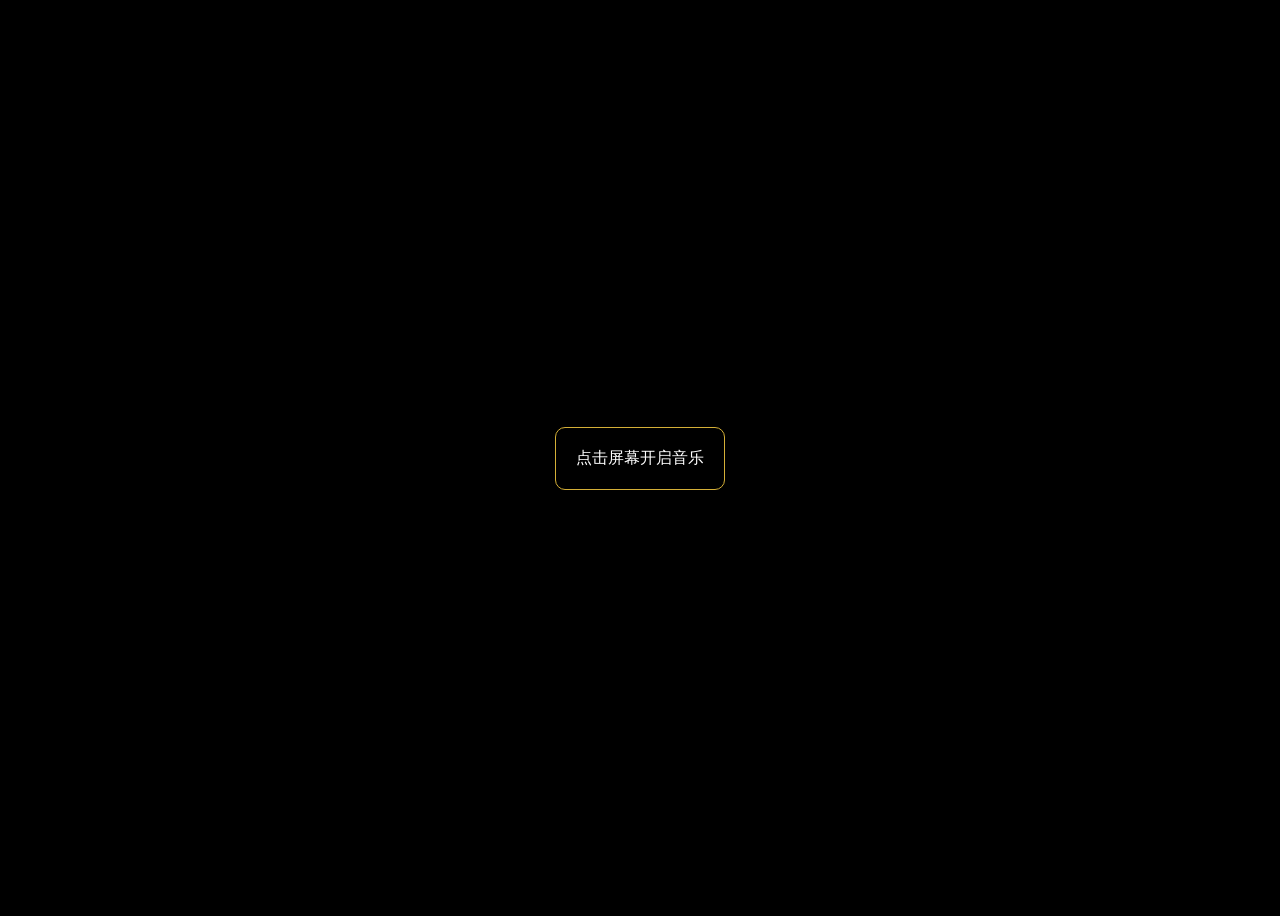
==== index.html @ d6f4beba "Create index.html" ====
<!DOCTYPE html>
<html>
<head>
    <meta charset="UTF-8">
    <title>Lighter - Jelly Roll & Carin Leon</title>
    <style>
        body { background: #000; color: #fff; display: flex; align-items: center; justify-content: center; height: 100vh; font-family: sans-serif; }
        .play-hint { border: 1px solid #d4af37; padding: 20px; border-radius: 10px; cursor: pointer; }
    </style>
</head>
<body onclick="playMusic()">
    <div class="play-hint" id="status">点击屏幕开启音乐</div>
    
    <audio id="bgm" loop>
        <source src="lighter.mp3" type="audio/mpeg">
    </audio>

    <script>
        function playMusic() {
            var audio = document.getElementById('bgm');
            audio.play();
            document.getElementById('status').innerText = "🎶 正在播放: Lighter";
        }
    </script>
</body>
</html>
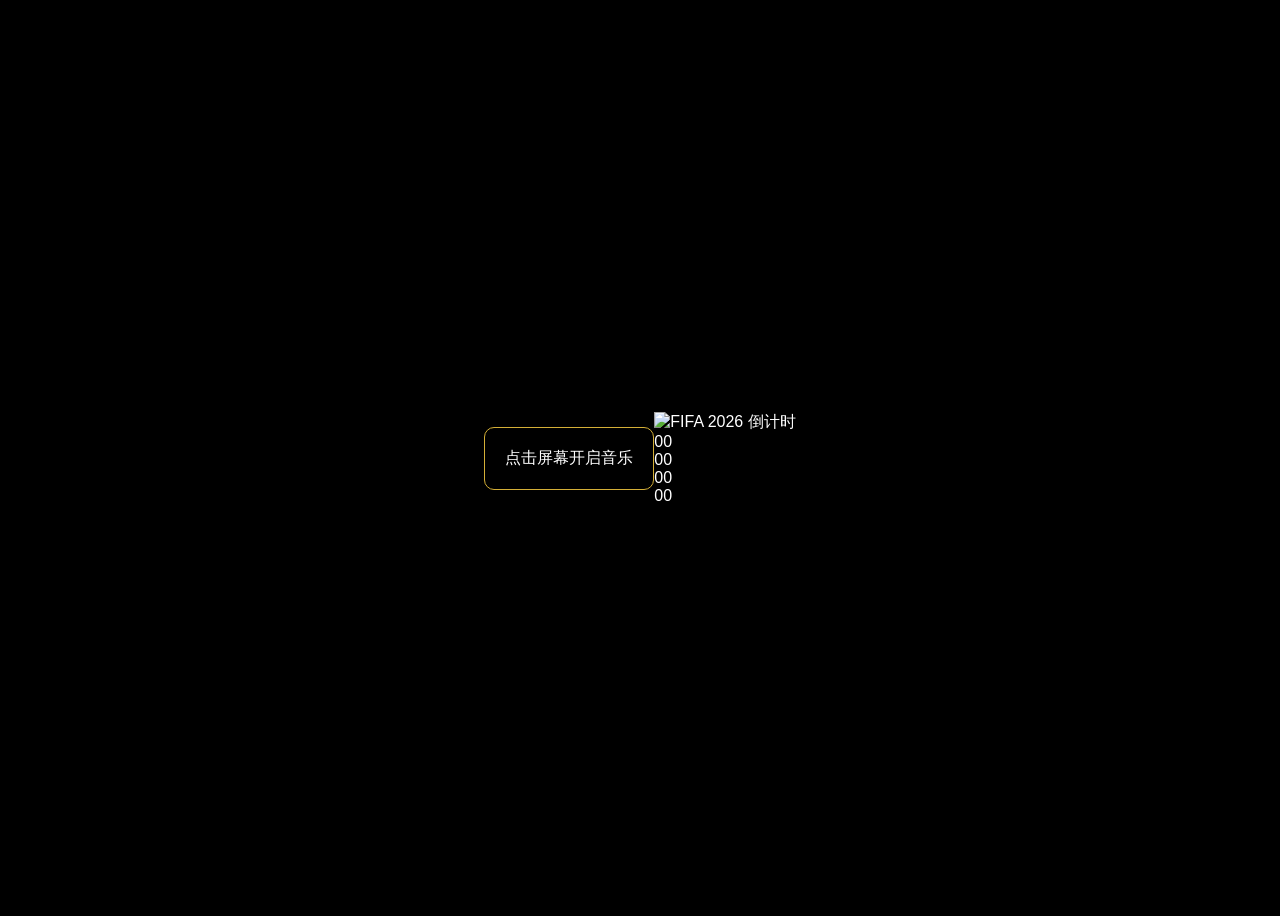
==== commit e8e7f3d5: "Update index.html" ====
--- a/index.html
+++ b/index.html
@@ -12,7 +12,7 @@
     <div class="play-hint" id="status">点击屏幕开启音乐</div>
     
     <audio id="bgm" loop>
-        <source src="lighter.mp3" type="audio/mpeg">
+        <source src="lighter.mp3.mp3" type="audio/mpeg">
     </audio>
 
     <script>
@@ -24,3 +24,17 @@
     </script>
 </body>
 </html>
+
+
+<div id="fifa-banner-container">
+    <div class="banner-wrapper">
+        <img src="wc-banner.png" alt="FIFA 2026 倒计时" class="replica-banner-img">
+        
+        <div class="timer-overlay">
+            <div class="time-item"><span id="days-val">00</span></div>
+            <div class="time-item"><span id="hours-val">00</span></div>
+            <div class="time-item"><span id="mins-val">00</span></div>
+            <div class="time-item"><span id="secs-val">00</span></div>
+        </div>
+    </div>
+</div>
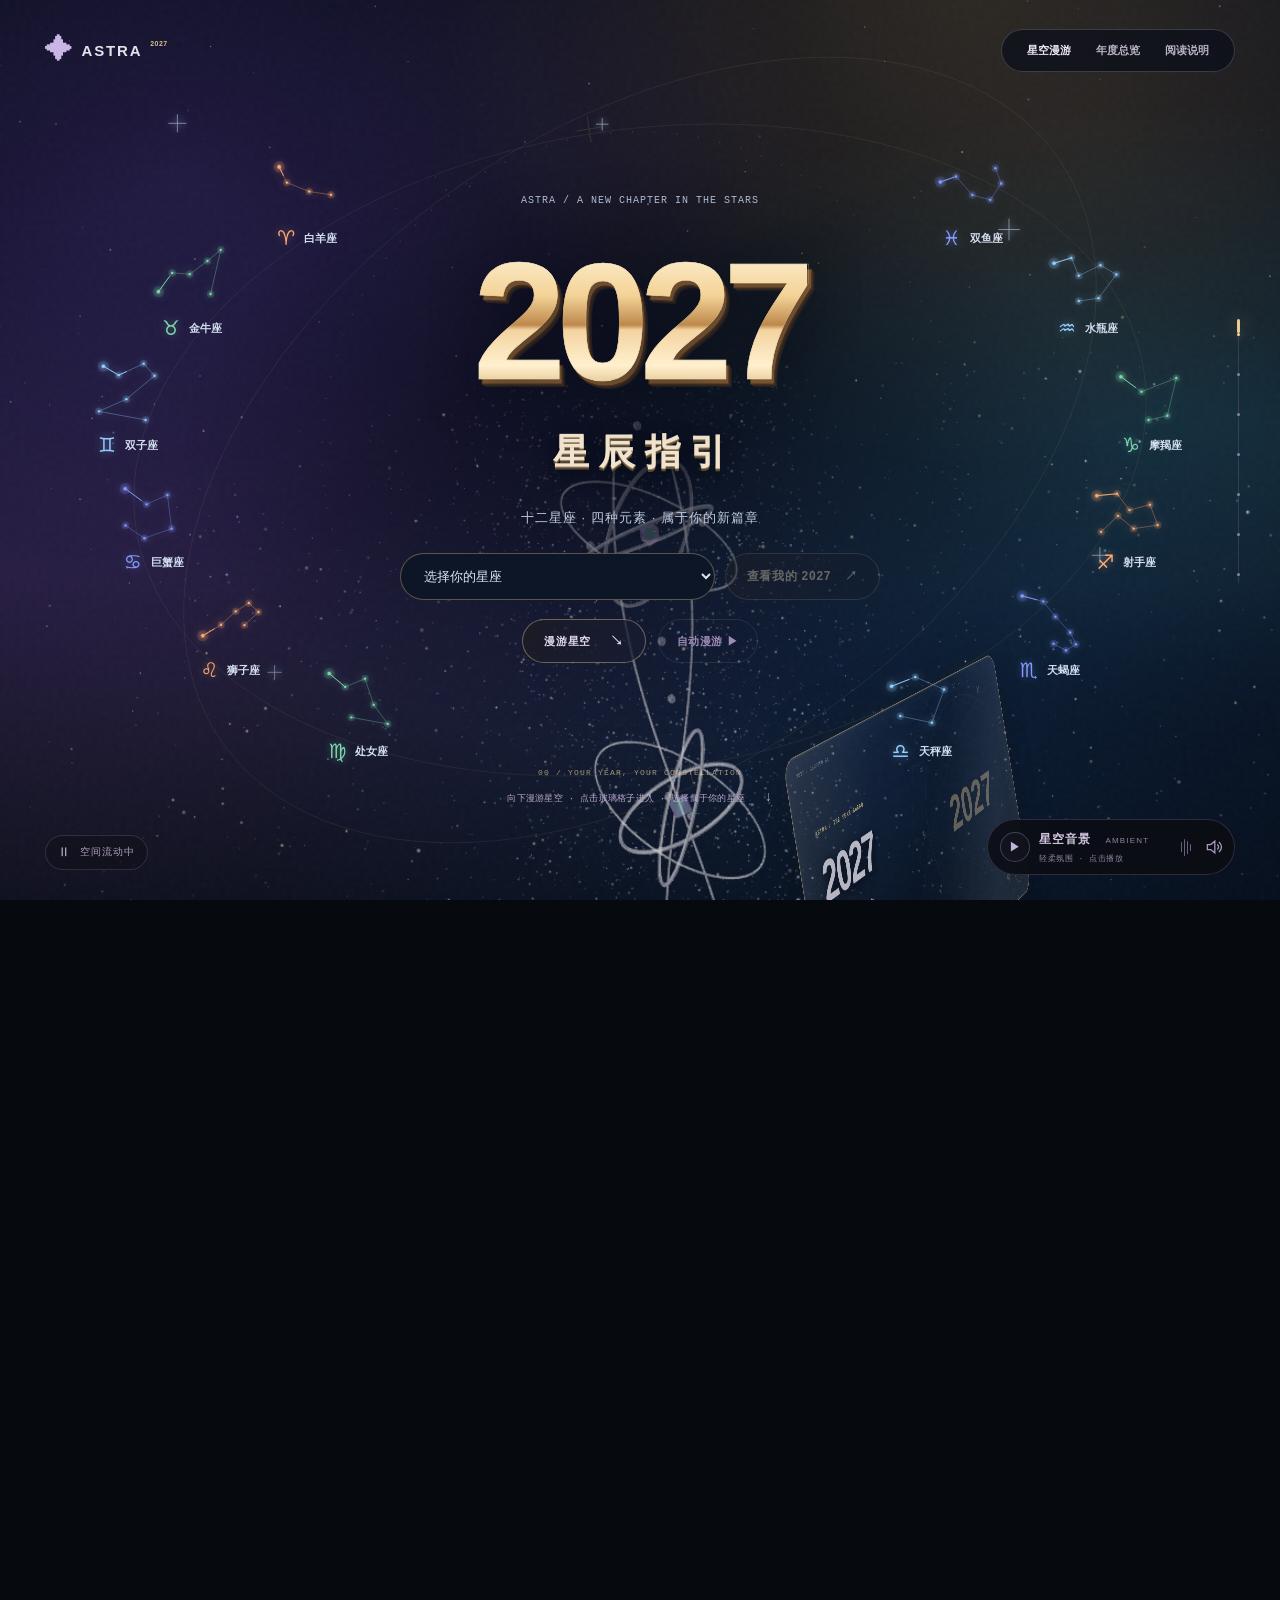
==== commit cb162b9c: "Publish ASTRA 2027 immersive zodiac website" ====
--- a/index.html
+++ b/index.html
@@ -1,40 +1,2608 @@
-<!DOCTYPE html>
-<html>
+<!doctype html>
+<html lang="zh-CN">
 <head>
-    <meta charset="UTF-8">
-    <title>Lighter - Jelly Roll & Carin Leon</title>
-    <style>
-        body { background: #000; color: #fff; display: flex; align-items: center; justify-content: center; height: 100vh; font-family: sans-serif; }
-        .play-hint { border: 1px solid #d4af37; padding: 20px; border-radius: 10px; cursor: pointer; }
-    </style>
+<!-- Three.js and CSS3DRenderer license:
+The MIT License
+
+Copyright © 2010-2021 three.js authors
+
+Permission is hereby granted, free of charge, to any person obtaining a copy
+of this software and associated documentation files (the "Software"), to deal
+in the Software without restriction, including without limitation the rights
+to use, copy, modify, merge, publish, distribute, sublicense, and/or sell
+copies of the Software, and to permit persons to whom the Software is
+furnished to do so, subject to the following conditions:
+
+The above copyright notice and this permission notice shall be included in
+all copies or substantial portions of the Software.
+
+THE SOFTWARE IS PROVIDED "AS IS", WITHOUT WARRANTY OF ANY KIND, EXPRESS OR
+IMPLIED, INCLUDING BUT NOT LIMITED TO THE WARRANTIES OF MERCHANTABILITY,
+FITNESS FOR A PARTICULAR PURPOSE AND NONINFRINGEMENT. IN NO EVENT SHALL THE
+AUTHORS OR COPYRIGHT HOLDERS BE LIABLE FOR ANY CLAIM, DAMAGES OR OTHER
+LIABILITY, WHETHER IN AN ACTION OF CONTRACT, TORT OR OTHERWISE, ARISING FROM,
+OUT OF OR IN CONNECTION WITH THE SOFTWARE OR THE USE OR OTHER DEALINGS IN
+THE SOFTWARE.
+
+-->
+<meta charset="UTF-8">
+<meta name="viewport" content="width=device-width,initial-scale=1">
+<meta name="theme-color" content="#08090c">
+<link rel="icon" href="data:image/svg+xml,%3Csvg xmlns='http://www.w3.org/2000/svg' viewBox='0 0 64 64'%3E%3Crect width='64' height='64' rx='16' fill='%2308090c'/%3E%3Cpath d='M32 8L38 26L56 32L38 38L32 56L26 38L8 32L26 26Z' fill='%23eacc93'/%3E%3C/svg%3E">
+<meta name="description" content="2027 星辰指引 — 漫游十二星座的年度主题、爱情事业与月份指引。">
+<title>2027 · 星辰指引</title>
+<style>
+:root{--bg:#11110f;--text:#eee9df;--muted:#939087;--accent:#a9cdff;--line:#ffffff18;--serif:'Noto Serif CJK SC','Noto Serif SC','Songti SC','SimSun',serif}*{box-sizing:border-box}html{scroll-behavior:smooth;scroll-padding-top:85px}body{margin:0;background:var(--bg);color:var(--text);font-family:Arial,'Microsoft YaHei',sans-serif;-webkit-font-smoothing:antialiased}a{color:inherit;text-decoration:none}button{font:inherit;color:inherit;cursor:pointer}button:focus-visible,a:focus-visible{outline:2px solid var(--accent);outline-offset:7px}::selection{background:#bda277;color:#111}.header{height:96px;position:absolute;z-index:5;inset:0 0 auto;display:flex;align-items:center;justify-content:space-between;padding:0 5.1%;border-bottom:1px solid var(--line)}.brand{font-size:21px;letter-spacing:4px;font-weight:600;display:flex;align-items:center;gap:12px}.brand-mark{font-size:31px;color:var(--accent)}.brand-dot{font-size:10px;align-self:flex-start;margin-top:5px;letter-spacing:0}.header nav{display:flex;gap:44px}.nav-link{font-size:12px;letter-spacing:2px;color:#b7b1a5;position:relative}.nav-link span{font-size:9px;color:#817b6c;margin-left:6px}.nav-link.active{color:var(--text)}.nav-link.active:after{content:'';position:absolute;width:4px;height:4px;border-radius:50%;background:var(--accent);bottom:-16px;left:10px}.about-trigger{background:none;border:1px solid #b3a68c55;border-radius:30px;padding:12px 20px;font-size:11px;letter-spacing:2px}.about-trigger span{margin-left:18px;color:var(--accent)}.hero{min-height:800px;height:100svh;max-height:1200px;position:relative;overflow:hidden}.landscape,.hero-shade,.grain{position:absolute;inset:0;pointer-events:none}.landscape svg{width:100%;height:100%;display:block}.landscape{animation:arrive 2s ease-out both}.hero-shade{background:linear-gradient(90deg,#0b0e10a6 0%,#0c0d0c35 42%,transparent 75%),linear-gradient(0deg,#11110f 0%,transparent 23%,#0c0d0e33 90%)}.grain{opacity:.045;background-image:url("data:image/svg+xml,%3Csvg viewBox='0 0 180 180' xmlns='http://www.w3.org/2000/svg'%3E%3Cfilter id='n'%3E%3CfeTurbulence type='fractalNoise' baseFrequency='.9' numOctaves='3' stitchTiles='stitch'/%3E%3C/filter%3E%3Cpath fill='%23fff' filter='url(%23n)' d='M0 0h180v180H0z'/%3E%3C/svg%3E")}.hero-topline{position:absolute;top:136px;left:5.1%;right:5.1%;display:flex;justify-content:space-between;color:#bfb5a1;font-size:9px;letter-spacing:2px}.hero-topline i{display:inline-block;width:5px;height:5px;background:var(--accent);border-radius:50%;margin-right:10px;box-shadow:0 0 12px #cfb17a}.hero-copy{position:absolute;left:10.3%;top:30%;animation:rise 1.2s .15s both}.eyebrow{font-size:11px;letter-spacing:4px;color:var(--accent);margin:0 0 28px}h1{font-family:var(--serif);font-size:clamp(70px,7.7vw,124px);line-height:1.32;letter-spacing:4px;font-weight:500;margin:0}h1 span{display:block}.hero-en{font-size:12px;letter-spacing:8px;color:#b9d7ff;margin:22px 0 25px}.hero-description{font-size:12px;color:#bdb6a8;line-height:2.1;letter-spacing:2px}.journey-link{display:flex;align-items:center;gap:17px;margin-top:33px;font-size:12px;letter-spacing:2px;width:fit-content}.round-arrow{border:1px solid #a9cdff70;border-radius:50%;height:46px;width:46px;display:grid;place-items:center;color:#c9e2ff;font-size:20px;transition:.3s}.journey-link:hover .round-arrow{background:var(--accent);color:#171612;transform:rotate(45deg)}.journey-link small{display:block;font-size:7px;letter-spacing:2px;color:#9d927f;margin-top:8px}.hero-side{position:absolute;right:4.8%;top:41%;writing-mode:vertical-rl;font-size:8px;letter-spacing:3px;color:#c5bba888}.hero-bottom{position:absolute;left:5.1%;right:5.1%;bottom:35px;display:flex;justify-content:space-between;align-items:end}.scroll-cue{font-size:10px;letter-spacing:2px;display:flex;align-items:center;gap:12px}.scroll-cue>span{font-size:20px;color:var(--accent)}.scroll-cue small{font-size:7px;color:#8f887b;letter-spacing:1px}.hero-bottom p{font-family:var(--serif);font-size:12px;letter-spacing:3px;color:#bed6f5;margin:0 0 5px}.hero-bottom p span{color:#849fbd;margin-left:10px}.scene-index{font-size:10px;color:#8a8071}.scene-index b{font-size:23px;color:#dfd3bd;font-weight:400}.scene-index i{display:block;height:1px;width:70px;background:linear-gradient(90deg,#a9cdff 33%,#ffffff22 33%);margin-top:12px}.section{padding:78px 10.3%}.section-label{display:flex;justify-content:space-between;border-top:1px solid var(--line);padding-top:24px;font-size:9px;letter-spacing:2px;color:#8c877d}.section-label span:first-child{color:var(--accent);font-size:8px}.story-grid{display:grid;grid-template-columns:1.25fr 1fr;gap:70px;margin:75px 0 80px}h2{font:400 clamp(34px,4vw,58px)/1.65 var(--serif);letter-spacing:2px;margin:0}h2 em{font-style:normal;color:var(--accent)}.story-text{max-width:380px;padding-top:5px}.tiny-star{font-size:30px;color:var(--accent)}.story-text p{font-size:12px;letter-spacing:1px;line-height:2.4;margin:25px 0}.story-text .muted{color:#928d81;font-size:11px}.text-link{display:inline-flex;align-items:center;justify-content:space-between;gap:45px;font-size:11px;letter-spacing:2px;border-bottom:1px solid #729fd555;padding:10px 0}.text-link span{color:var(--accent);font-size:19px;transition:transform .2s}.text-link:hover span{transform:translate(3px,-3px)}.quote-line{display:flex;justify-content:space-between;font-size:clamp(20px,3.6vw,55px);font-weight:400;letter-spacing:3px;color:#ddd8cd}.quote-line em{font-family:Georgia,serif;font-weight:400;color:var(--accent)}.visions{padding-top:25px}.section-heading{display:flex;align-items:end;justify-content:space-between;margin:49px 0 38px}.section-heading p{font-size:11px;color:var(--muted);letter-spacing:2px;margin-bottom:15px}.vision-grid{display:grid;grid-template-columns:repeat(3,1fr);gap:25px}.vision-card{border:0;background:none;text-align:left;padding:0;width:100%}.card-art{height:350px;position:relative;overflow:hidden;transition:filter .5s}.vision-card:hover .card-art{filter:brightness(1.2)}.card-coordinate{position:absolute;top:17px;left:17px;font-size:7px;letter-spacing:2px;color:#e3d4b6a6}.card-open{position:absolute;bottom:17px;right:17px;border:1px solid #e7ddc84a;border-radius:50%;width:30px;height:30px;display:grid;place-items:center;font-size:15px;transition:.3s}.vision-card:hover .card-open{background:#e4d5b9;color:#211b14;transform:rotate(45deg)}.art-dawn{background:linear-gradient(#232925,#717260 58%,#baa77b)}.art-sun{width:80px;height:80px;border-radius:50%;background:#f2dec0;position:absolute;top:30%;left:43%;box-shadow:0 0 65px #f1dda478}.art-ridge{position:absolute;width:170%;height:70%;left:-30%;bottom:-27%;transform:rotate(-18deg);border-radius:40% 20% 0 0}.ridge-one{background:linear-gradient(20deg,#202823,#5a6352);bottom:-7%;left:0;transform:rotate(25deg)}.ridge-two{background:linear-gradient(#1a211c,#303a2e)}.art-ocean{background:linear-gradient(#142025,#3f626a 49%,#253d43 50%,#132c34)}.ocean-moon{position:absolute;top:30%;left:48%;width:30px;height:30px;border-radius:50%;background:#d5e1d6;box-shadow:0 0 35px #d8e7d26b}.ocean-reflection{position:absolute;top:50%;left:40%;width:25%;height:60%;background:repeating-linear-gradient(0deg,transparent 0 8px,#c1d1b13b 9px 10px,transparent 11px 17px);clip-path:polygon(48% 0,54% 0,100% 100%,0 100%);filter:blur(1px)}.ocean-line{position:absolute;top:49%;width:100%;height:1px;background:#c5d0b94d}.art-dune{background:linear-gradient(#754c34,#c69a60 60%,#523b29)}.dune-sun{position:absolute;top:23%;left:58%;width:55px;height:55px;border-radius:50%;background:#eac88e;box-shadow:0 0 55px #e8c18566}.sand{position:absolute;width:170%;height:80%;border-radius:50% 50% 0 0;bottom:-30%;left:-30%;transform:rotate(-25deg);background:linear-gradient(145deg,#d0a366,#704d2e 30%,#31271d)}.sand-two{bottom:-42%;left:0;transform:rotate(29deg);background:linear-gradient(#ac7c47,#3c2b1f 45%)}.card-meta{display:flex;justify-content:space-between;align-items:end;margin-top:20px}.card-meta small{font-size:7px;letter-spacing:1.5px;color:#a89981}.card-meta h3{font:400 19px var(--serif);letter-spacing:2px;margin:10px 0 0}.card-meta>span{font-size:8px;color:#868174;letter-spacing:1px;margin-bottom:4px}.closing{padding-top:100px;padding-bottom:105px;text-align:center}.closing .eyebrow{font-size:8px}.closing h2{font-size:clamp(28px,3.4vw,48px);margin-bottom:23px}.closing .text-link{font-size:10px}footer{display:flex;justify-content:space-between;align-items:center;padding:28px 5.1%;border-top:1px solid var(--line);gap:20px}footer .brand{font-size:14px;letter-spacing:2px}footer>span{font-size:8px;letter-spacing:1px;color:#8d887e}dialog{background:#161612;color:var(--text);border:1px solid #95b6e055;padding:0;width:min(750px,90vw);max-height:88svh;overflow:auto}dialog::backdrop{background:#050606c9;backdrop-filter:blur(12px)}.dialog-close{position:absolute;top:14px;right:17px;z-index:2;border:1px solid #eee4ce55;background:#1119;border-radius:50%;width:34px;height:34px;font-size:25px}.dialog-art{height:280px;position:relative;overflow:hidden}.dialog-copy{padding:35px 40px}.dialog-copy .eyebrow{font-size:9px;margin-bottom:12px}.dialog-copy h2{font-size:32px}.dialog-copy>p:last-of-type{font-size:12px;line-height:2.2;letter-spacing:1px;color:#b1a999;white-space:pre-line}.dialog-next{background:none;border:0;border-bottom:1px solid #95b6e055;padding:12px 0;font-size:11px;letter-spacing:2px;margin-top:12px}.dialog-next span{margin-left:25px;color:var(--accent)}.reveal{opacity:0;transform:translateY(22px);transition:opacity .8s,transform .8s}.reveal.visible{opacity:1;transform:none}@keyframes rise{from{opacity:0;transform:translateY(20px)}to{opacity:1;transform:none}}@keyframes arrive{from{transform:scale(1.05);opacity:.4}to{transform:scale(1);opacity:1}}
+@media(min-width:1600px){.hero-copy{top:28%}}@media(max-width:900px){.header{height:80px}.header nav{gap:20px}.hero{min-height:740px}.hero-topline{top:113px}.hero-copy{left:8%;top:30%}.section{padding-left:8%;padding-right:8%}.story-grid{gap:35px}.card-art{height:280px}.card-meta>span{display:none}.vision-grid{gap:15px}.hero-bottom p{display:none}}@media(max-width:600px){.header{padding:0 6%;height:76px}.brand{font-size:16px;letter-spacing:3px;gap:8px}.brand-mark{font-size:26px}.header nav{gap:20px}.nav-link{font-size:10px}.nav-link span{display:none}.about-trigger{font-size:0;border:0;padding:10px}.about-trigger span{font-size:20px;margin:0}.hero{min-height:750px;max-height:1000px;height:100svh}.hero-topline{top:104px;left:7%;right:7%;font-size:7px;letter-spacing:1.5px}.hero-topline>span:last-child{display:none}.landscape{left:-65%;right:-20%;opacity:.9}.hero-shade{background:linear-gradient(90deg,#0b0e1070,transparent),linear-gradient(0deg,#11110f,transparent 30%)}.hero-copy{left:8%;top:27%}h1{font-size:78px;letter-spacing:2px}.eyebrow{font-size:9px;letter-spacing:3px;margin-bottom:22px}.hero-en{font-size:9px;letter-spacing:5px;margin:22px 0}.hero-description{font-size:11px}.journey-link{margin-top:28px}.hero-side{right:6%;font-size:7px}.hero-bottom{left:8%;right:8%;bottom:29px}.scroll-cue small{display:none}.scene-index b{font-size:20px}.section{padding:55px 8%}.section-label{font-size:8px;letter-spacing:1px}.section-label span:first-child{font-size:7px}.story-grid{grid-template-columns:1fr;margin:44px 0 48px;gap:28px}h2{font-size:36px}.story-text{padding-left:18px;border-left:1px solid #a9cdff33}.story-text p{margin:18px 0}.tiny-star{font-size:24px}.quote-line{font-size:18px;letter-spacing:1px;gap:10px}.visions{padding-top:0}.section-heading{display:block;margin:35px 0 30px}.section-heading p{margin-top:8px;font-size:10px}.vision-grid{grid-template-columns:1fr;gap:30px}.card-art{height:370px}.card-meta>span{display:block}.closing{padding-top:45px;padding-bottom:65px}.closing h2{font-size:28px;letter-spacing:1px}footer{padding:24px 8%;flex-wrap:wrap}footer>span:last-child{display:none}footer>span{font-size:7px}.dialog-art{height:240px}.dialog-copy{padding:25px}.dialog-copy h2{font-size:27px}}@media(prefers-reduced-motion:reduce){html{scroll-behavior:auto}*,*:before,*:after{animation:none!important;transition:none!important}.reveal{opacity:1;transform:none}}
+
+/* A living night sky. Animation uses opacity and transforms only. */
+:root{--bg:#080e19;--line:#b4c9eb20;--accent:#a9cdff}
+.hero-shade{background:linear-gradient(90deg,#050b18a6 0%,#060d1926 44%,transparent 75%),linear-gradient(0deg,#080e19 0%,transparent 24%,#050a1522 90%)}
+.hero-copy{z-index:1}.hero-copy h1{text-shadow:0 2px 28px #050b1855}.hero-topline,.hero-bottom,.hero-side{z-index:2}.grain{opacity:.025}
+.star{opacity:var(--star-opacity);animation:starlight var(--twinkle) var(--delay) ease-in-out infinite}
+.moon-body{animation:moon-float 26s ease-in-out infinite;transform-origin:1060px 375px}
+.moon-aura{animation:moon-glow 12s ease-in-out infinite}
+.sky-cloud{animation:cloud-drift 48s ease-in-out infinite alternate;will-change:transform}.cloud-two{animation-duration:65s;animation-direction:alternate-reverse}
+.meteors{position:absolute;inset:0;pointer-events:none;overflow:hidden}.meteor{position:absolute;height:1px;width:160px;background:linear-gradient(90deg,#fff, #c3dbff80 18%,transparent);opacity:0;transform:rotate(-35deg);transform-origin:left center;animation:shooting-star 15s linear infinite}.meteor:before{content:'';position:absolute;left:0;top:-1px;width:3px;height:3px;background:#fff;border-radius:50%;box-shadow:0 0 7px 2px #d6e6ff}.meteor-one{top:19%;left:70%;animation-delay:3s}.meteor-two{top:32%;left:94%;width:100px;animation-duration:22s;animation-delay:9s}
+.sky-toggle{display:flex;align-items:center;gap:9px;border:1px solid #becde02c;border-radius:25px;background:#08101d55;padding:9px 13px;font-size:9px;letter-spacing:1px;color:#b9c6d7;transition:background .3s,border-color .3s}.sky-toggle:hover{background:#c1d1e518;border-color:#c1d1e560}.sky-toggle-icon{font-size:12px;color:#cde4ff}.hero.is-paused .star,.hero.is-paused .moon-body,.hero.is-paused .moon-aura,.hero.is-paused .sky-cloud,.hero.is-paused .meteor{animation-play-state:paused}
+@keyframes starlight{0%,100%{opacity:var(--star-opacity)}50%{opacity:calc(var(--star-opacity) * .28)}}
+@keyframes moon-float{0%,100%{transform:translateY(0)}50%{transform:translateY(-10px)}}
+@keyframes moon-glow{0%,100%{opacity:.65}50%{opacity:1}}
+@keyframes cloud-drift{from{transform:translateX(-80px)}to{transform:translateX(100px)}}
+@keyframes shooting-star{0%,82%{opacity:0;transform:translate(0,0) rotate(-35deg)}83%{opacity:.9}89%{opacity:0;transform:translate(-520px,360px) rotate(-35deg)}100%{opacity:0;transform:translate(-520px,360px) rotate(-35deg)}}
+@media(max-width:900px){.hero-bottom{align-items:center}.sky-toggle{margin-left:auto;margin-right:25px}}
+@media(max-width:600px){.hero-shade{background:linear-gradient(90deg,#050b1870,transparent 80%),linear-gradient(0deg,#080e19,transparent 32%)}.landscape{left:-52%;right:-8%}.hero-copy h1{font-size:74px}.sky-toggle{font-size:8px;padding:8px 10px;margin-right:18px;gap:6px}.hero-topline{color:#c0ccdf}.hero-side{color:#c5d4ed99}.hero-description{color:#c8cfda}.hero-bottom .scene-index{min-width:50px}.scene-index i{width:50px}}
+@media(prefers-reduced-motion:reduce){.sky-toggle{display:none}.meteor{display:none}.star{opacity:var(--star-opacity)}.sky-cloud{will-change:auto}}
+@media(max-width:600px){.landscape{left:-39%;right:-21%}.hero-shade{background:linear-gradient(90deg,#050b18b3 0%,#050b1870 46%,#050b1820 76%,transparent),linear-gradient(0deg,#080e19,transparent 32%)}.hero-copy h1{text-shadow:0 2px 24px #050b18a6}}
+
+/* Editorial chapters: icy blue details against a midnight canvas. */
+.story{position:relative;background:radial-gradient(ellipse at 85% 25%,#1b2b413d,transparent 60%);padding-top:90px;padding-bottom:55px}.story-grid{grid-template-columns:1.05fr 1fr;gap:65px;align-items:center;margin:58px 0 35px}.story-editorial{position:relative;padding:14px 0 16px}.story-editorial .eyebrow{font-size:8px;letter-spacing:2px}.story-editorial h2{position:relative;z-index:1;font-size:clamp(32px,3.7vw,54px);line-height:1.6}.editorial-copy{font-size:12px;letter-spacing:1px;line-height:2.5;color:#a2adba;margin:25px 0 19px}.editorial-index{position:absolute;bottom:-8px;right:10px;font:italic 160px/.9 Georgia,serif;color:#b7c6da06;pointer-events:none}.orbit-card{background:linear-gradient(140deg,#25354b55,#14203133 65%,#8bb6ed0a);border:1px solid #b6c7e52b;border-radius:18px;box-shadow:inset 0 1px #c6d5e60c,0 25px 70px #03091333;padding:24px;position:relative;overflow:hidden}.orbit-card:after{content:'';position:absolute;inset:0;background:radial-gradient(ellipse at 50% 45%,#acc8ec08,transparent 70%);pointer-events:none}.orbit-card-top{display:flex;justify-content:space-between;align-items:center;font-size:8px;color:#b3c0cf;letter-spacing:2px}.orbit-card-top i{display:inline-block;width:4px;height:4px;border-radius:50%;background:var(--accent);margin-right:8px;box-shadow:0 0 8px #bcb08866}.orbit-card-top>span:last-child{font-size:18px;color:var(--accent)}.orbit-card svg{width:100%;display:block;margin:4px 0}.orbit-card-bottom{padding-top:16px;border-top:1px solid #afc7e31a;display:flex;align-items:end;justify-content:space-between;gap:10px}.orbit-card-bottom p{font:400 16px var(--serif);letter-spacing:1px;margin:0}.orbit-card-bottom em{font-style:normal;color:var(--accent)}.orbit-card-bottom>span{font-size:6px;letter-spacing:2px;color:#8b9aad}.thought-grid{display:grid;grid-template-columns:repeat(3,1fr);border:1px solid #b7cae51e;border-radius:14px;background:linear-gradient(120deg,#15203466,#0e172555);overflow:hidden}.thought{display:flex;align-items:flex-start;padding:25px 22px;gap:16px}.thought+.thought{border-left:1px solid #b7cae51a}.thought-icon{font-size:27px;color:#a8cfff;line-height:1}.thought>div>span{font-size:7px;color:#8e9cae;letter-spacing:2px}.thought h3{font:400 16px var(--serif);margin:13px 0 8px;letter-spacing:1px}.thought p{font-size:10px;color:#8f9dae;line-height:1.8;margin:0}.quote-line{margin:60px 0 0;border-bottom:1px solid var(--line);padding-bottom:45px;align-items:center;font-size:clamp(19px,3.2vw,45px)}.quote-star{font-size:25px;color:#a8cfff}.visions{padding-top:30px;padding-bottom:40px;background:radial-gradient(ellipse at 10% 65%,#203a4c22,transparent 60%)}.visions .section-label{border-top:0;padding-top:0}.section-heading{margin:44px 0 30px}.section-heading .eyebrow{font-size:8px;letter-spacing:2px;margin-bottom:12px}.section-heading h2{font-size:clamp(32px,3.5vw,48px)}.section-heading>p{font-size:10px;line-height:2.1;color:#91a0b2;margin:0 0 9px}.collection-toolbar{display:flex;justify-content:space-between;align-items:center;gap:15px;margin-bottom:26px}.collection-filters{display:flex;gap:5px;border:1px solid #adbedb22;border-radius:30px;padding:5px;background:#111c2e55}.filter-button{border:0;background:transparent;border-radius:24px;padding:10px 17px;font-size:10px;letter-spacing:1px;color:#94a3b5;transition:background .25s,color .25s}.filter-button.selected{background:#a9cdff;color:#131a26}.filter-button:hover:not(.selected){background:#c2d0e310;color:#e8f2ff}.filter-button span{font-size:8px;opacity:.6;margin-left:7px}.collection-count{font-size:8px;color:#9aa8b8;letter-spacing:2px}.vision-grid{grid-template-columns:1.14fr 1fr;gap:18px;grid-template-rows:265px 265px;align-items:stretch}.vision-card{position:relative;min-width:0;overflow:hidden;border:1px solid #b6c4db2e;border-radius:14px;box-shadow:0 15px 35px #0209143d;transition:border-color .3s,box-shadow .3s}.vision-featured{grid-row:span 2}.vision-card:hover{border-color:#abd1ff88;box-shadow:0 18px 40px #02091466}.vision-card[hidden]{display:none}.vision-grid.filtered{grid-template-rows:440px;grid-template-columns:repeat(2,minmax(0,1fr))}.vision-grid.filtered .vision-featured{grid-row:auto}.vision-grid.single-result{grid-template-columns:1fr}.card-art{height:100%;isolation:isolate}.art-scene{position:absolute;inset:0;transition:transform .85s cubic-bezier(.2,.7,.2,1)}.art-scene svg{width:100%;height:100%;display:block}.vision-card:hover .art-scene{transform:scale(1.04)}.card-art:after{content:'';position:absolute;inset:0;background:linear-gradient(180deg,#08101d44,transparent 25%,transparent 45%,#051020d9 100%);z-index:0;pointer-events:none}.card-coordinate{z-index:1;font-size:7px;top:22px;left:24px;color:#d6e7ff;letter-spacing:2px}.card-open{z-index:1;top:18px;bottom:auto;right:20px;width:33px;height:33px;background:#08152622;backdrop-filter:blur(5px)}.card-meta{position:absolute;z-index:1;bottom:26px;left:25px;right:25px;margin:0;align-items:end;gap:10px}.card-meta small{font-size:7px;letter-spacing:2px;color:#b9d7ff}.card-meta h3{font-size:24px;margin:10px 0}.card-meta p{font-size:10px;color:#bdc5ce;letter-spacing:1px;line-height:1.8;margin:0}.card-meta>span{display:block;color:#aacfff52;font:italic 38px Georgia,serif;margin:0}.vision-featured .card-meta h3{font-size:32px}.vision-featured .card-meta{bottom:31px}.collection-footnote{display:flex;justify-content:space-between;gap:15px;margin-top:22px;font-size:8px;color:#8190a2;letter-spacing:1px}.collection-footnote>span:last-child{font-size:7px;letter-spacing:1.5px}.ritual{padding-top:42px;padding-bottom:35px}.ritual-panel{display:grid;grid-template-columns:1fr 1.1fr;gap:15px;border:1px solid #91baff35;border-radius:18px;background:radial-gradient(ellipse at 22% 50%,#35526a2e,transparent 55%),linear-gradient(110deg,#13203399,#141a2599);position:relative;overflow:hidden}.ritual-panel:after{content:'';position:absolute;inset:0;pointer-events:none;background:linear-gradient(120deg,#adcfff08,transparent 30%,transparent 75%,#adcfff07)}.ritual-art{position:relative;min-height:360px;display:grid;place-items:center;background-image:radial-gradient(#c1cde520 .7px,transparent .7px);background-size:24px 24px;mask-image:linear-gradient(90deg,transparent,#000 20%,#000 80%,transparent)}.ritual-ring{position:absolute;width:250px;height:250px;border-radius:50%;border:1px solid #bbcde329}.ring-inner{width:190px;height:190px;border-style:dashed;border-color:#a7c8f540}.ritual-orb{position:absolute;width:125px;height:125px;border-radius:50%;background:radial-gradient(circle at 30% 25%,#e2efff,#98aeb7 40%,#345168 76%,#203146);box-shadow:0 0 55px #a4c3de28,inset -10px -15px 25px #0c1e3433;transition:transform 1s,box-shadow 1s}.ritual-cross{position:absolute;color:#a9b8c45c;font-size:17px}.cross-one{top:63px;left:55px}.cross-two{bottom:83px;right:56px}.ritual-art-label{position:absolute;bottom:32px;font-size:7px;color:#a5b4c4;letter-spacing:2px}.ritual-copy{padding:44px 38px 34px 12px;position:relative;z-index:1}.ritual-copy .eyebrow{font-size:8px;letter-spacing:2px;margin-bottom:18px}.ritual-copy h2{font-size:34px;line-height:1.6}.ritual-copy>p:not(.eyebrow){font-size:11px;color:#a4b1c1;letter-spacing:1px;line-height:2.1;margin:16px 0 20px}.ritual-button{display:inline-flex;align-items:center;gap:29px;padding:13px 19px;border:1px solid #a9cdff66;border-radius:30px;background:#a9cdff0b;font-size:10px;letter-spacing:1px;color:#c8e2ff;transition:background .3s}.ritual-button:hover{background:#a9cdff22}.ritual-copy .ritual-status{font-size:9px!important;color:#7d8d9f!important;margin:14px 0 0!important;min-height:20px}.ritual-panel.is-breathing .ritual-orb{animation:breathe-orb 10s ease-in-out infinite}.ritual-panel.is-breathing .ring-inner{animation:breathe-ring 10s ease-in-out infinite}.closing{padding-top:40px;padding-bottom:65px;position:relative}.closing-path{display:flex;align-items:center;justify-content:center;gap:19px;color:var(--accent);font-size:16px;margin-bottom:36px}.closing-path span{display:block;width:70px;height:1px;background:linear-gradient(90deg,transparent,#a9cdff66)}.closing-path span:last-child{transform:rotate(180deg)}.closing .eyebrow{font-size:7px;letter-spacing:2.5px;margin-bottom:18px}.closing h2{font-size:clamp(28px,3vw,44px)}.closing-link{display:inline-flex;gap:25px;align-items:center;border:1px solid #bdc6d22b;border-radius:30px;font-size:10px;letter-spacing:1px;padding:13px 21px;background:#b8c5db05;transition:background .3s,border-color .3s}.closing-link:hover{background:#a9cdff16;border-color:#a9cdff66}.closing-link>span{color:var(--accent);font-size:16px}.closing-note{font:400 10px var(--serif);letter-spacing:2px;color:#718094;margin:23px 0 0}footer{background:#060b14}dialog{border-radius:16px;background:#0e1928;border-color:#b1bfd138}.dialog-art .art-scene{position:absolute;inset:0}.dialog-art .art-scene svg{width:100%;height:100%}.dialog-copy{background:linear-gradient(#122034,#0e1928)}
+@keyframes breathe-orb{0%,100%{transform:scale(.82);box-shadow:0 0 35px #a4c3de15}40%{transform:scale(1.15);box-shadow:0 0 75px #a4c3de45}60%{transform:scale(1.15);box-shadow:0 0 75px #a4c3de45}}
+@keyframes breathe-ring{0%,100%{transform:scale(.9);opacity:.4}40%,60%{transform:scale(1.12);opacity:1}}
+@media(max-width:1000px){.story-grid{gap:30px}.orbit-card{padding:20px}.orbit-card-bottom{flex-wrap:wrap}.thought{padding:23px 16px;gap:10px}.thought-icon{font-size:22px}.thought h3{font-size:14px}.thought p{font-size:9px}.ritual-copy{padding-right:28px}.ritual-copy h2{font-size:30px}.ritual-ring{width:220px;height:220px}.ring-inner{width:170px;height:170px}.ritual-orb{width:115px;height:115px}}
+@media(max-width:700px){.story-grid{grid-template-columns:1fr;gap:30px;margin-top:32px}.story-editorial .eyebrow{font-size:7px}.story-editorial h2{font-size:36px}.orbit-card{max-width:500px;width:100%;margin:auto}.orbit-card svg{max-height:290px}.orbit-card-bottom{flex-wrap:nowrap}.thought-grid{grid-template-columns:1fr;margin-top:25px}.thought{padding:21px 24px;gap:20px}.thought+.thought{border-left:0;border-top:1px solid #b7cae51a}.thought h3{font-size:16px;margin:9px 0 6px}.thought p{font-size:10px}.quote-line{font-size:19px;gap:12px;margin-top:40px;padding-bottom:30px;letter-spacing:1px}.quote-star{font-size:18px}.visions{padding-top:15px}.section-heading{display:block;margin-top:30px}.section-heading h2{font-size:36px}.section-heading>p{margin-top:12px;font-size:10px}.collection-toolbar{margin-bottom:20px}.collection-filters{gap:2px;padding:4px}.filter-button{font-size:9px;letter-spacing:0;padding:10px 12px}.filter-button span{font-size:7px;margin-left:4px}.collection-count{display:none}.vision-grid,.vision-grid.filtered,.vision-grid.single-result{grid-template-columns:1fr;grid-template-rows:none;grid-auto-rows:300px;gap:18px}.vision-featured,.vision-grid.filtered .vision-featured{grid-row:auto;min-height:0}.vision-card:first-child:not([hidden]){height:100%}.vision-grid:not(.filtered){grid-template-rows:450px 300px 300px}.vision-featured .card-meta h3{font-size:29px}.card-meta{bottom:22px;left:22px;right:22px}.card-meta h3{font-size:25px}.card-meta p{font-size:10px}.card-meta>span{font-size:34px}.card-coordinate{left:22px;font-size:6px;letter-spacing:1.5px}.card-open{right:17px;width:30px;height:30px}.collection-footnote{font-size:7px;line-height:1.8;margin-top:18px}.collection-footnote>span:last-child{display:none}.ritual{padding-top:10px}.ritual-panel{grid-template-columns:1fr;gap:0}.ritual-art{min-height:260px}.ritual-ring{width:200px;height:200px}.ring-inner{width:155px;height:155px}.ritual-orb{width:110px;height:110px}.ritual-art-label{bottom:13px;font-size:6px}.cross-one{top:28px;left:30px}.cross-two{bottom:40px;right:30px}.ritual-copy{padding:30px 27px;text-align:center}.ritual-copy h2{font-size:31px}.ritual-copy .eyebrow{font-size:7px}.ritual-copy>p:not(.eyebrow){font-size:10px}.closing{padding-top:22px;padding-bottom:45px}.closing-path{margin-bottom:28px}.closing h2{font-size:27px}.closing-link{font-size:9px}.closing-note{font-size:9px}.dialog-copy{padding:25px}}
+@media(max-width:360px){.quote-line{font-size:16px;letter-spacing:0}.quote-star{font-size:14px}.filter-button{padding:9px 10px}.story-editorial h2{font-size:32px}.orbit-card-bottom p{font-size:14px}.orbit-card-bottom>span{font-size:5px;letter-spacing:1px}}
+@media(prefers-reduced-motion:reduce){.ritual-panel.is-breathing .ritual-orb,.ritual-panel.is-breathing .ring-inner{animation:none!important}}
+
+/* Three depths of starlight: distant glints, drifting dust, and meteor rain. */
+.star{animation-name:starlight-bright}
+.star-glint{animation:glint-shimmer var(--glint-duration) var(--glint-delay) ease-in-out infinite;opacity:.4}
+.particle-dust{position:absolute;inset:0;overflow:hidden;pointer-events:none;mask-image:linear-gradient(90deg,#0005,#0009 48%,#000 72%)}
+.light-particle{position:absolute;left:var(--particle-x);top:var(--particle-y);width:var(--particle-size);height:var(--particle-size);border-radius:50%;background:var(--particle-color);box-shadow:0 0 8px 1px color-mix(in srgb,var(--particle-color) 45%,transparent);animation:dust-drift var(--particle-time) var(--particle-delay) ease-in-out infinite;opacity:var(--particle-opacity)}
+.particle-near{filter:blur(.65px);box-shadow:0 0 15px 3px color-mix(in srgb,var(--particle-color) 18%,transparent)}
+.meteor-rain{left:var(--meteor-x);top:var(--meteor-y);width:var(--meteor-length);height:1px;background:linear-gradient(90deg,#f3f8ff,#b4d6ff99 8%,#8ec0ff44 35%,transparent);box-shadow:0 -2px 12px #a8ceff17;animation:meteor-shower var(--meteor-time) var(--meteor-delay) linear infinite;opacity:0}
+.meteor-rain:before{width:3px;height:3px;top:-1px;box-shadow:0 0 5px 2px #d3e7ff,0 0 18px 4px #91bcff66}
+.hero.is-paused .star-glint,.hero.is-paused .light-particle{animation-play-state:paused}
+@keyframes starlight-bright{0%,100%{opacity:var(--star-opacity)}35%{opacity:calc(var(--star-opacity) * .35)}62%{opacity:calc(var(--star-opacity) * 1.4)}}
+@keyframes glint-shimmer{0%,100%{opacity:.22}40%{opacity:.1}64%{opacity:var(--glint-peak)}80%{opacity:.35}}
+@keyframes dust-drift{0%,100%{transform:translate(0,0);opacity:calc(var(--particle-opacity) * .35)}50%{transform:translate(var(--particle-shift),calc(var(--particle-lift) * -1));opacity:var(--particle-opacity)}}
+@keyframes meteor-shower{0%,9%{opacity:0;transform:translate(0,0) rotate(-32deg)}11%{opacity:var(--meteor-strength)}23%{opacity:calc(var(--meteor-strength) * .65)}29%,100%{opacity:0;transform:translate(calc(var(--meteor-distance) * -1),var(--meteor-drop)) rotate(-32deg)}}
+@media(max-width:600px){.particle-near:nth-child(n+57){display:none}.meteor-rain:nth-child(n+9){display:none}.particle-dust{mask-image:linear-gradient(90deg,#0004,#000 80%)}.meteor-rain{height:.75px}.meteor-rain:before{box-shadow:0 0 5px 1px #d3e7ff,0 0 12px 3px #91bcff55}}
+@media(prefers-reduced-motion:reduce){.meteor-rain{display:none}.light-particle{opacity:calc(var(--particle-opacity) * .5)}.star-glint{opacity:.35}}
+
+/* Blue hour palette and a deliberate Chinese/Latin type hierarchy. */
+:root{--bg:#070f1d;--text:#e9f1ff;--muted:#91a6c2;--accent:#a9cdff;--sans:'Noto Sans CJK SC','PingFang SC','Microsoft YaHei',Arial,sans-serif}
+body{font-family:var(--sans);font-weight:400}button{font-family:var(--sans)}
+h1{font-family:var(--serif);font-weight:500;letter-spacing:.025em}h1 span{color:#bfdcff;background:linear-gradient(120deg,#e5f4ff,#a8ceff 70%,#80adef);background-clip:text;-webkit-background-clip:text;-webkit-text-fill-color:transparent}
+h2{font-family:var(--sans);font-weight:400;letter-spacing:.025em}.story-editorial h2{font-size:clamp(34px,3.5vw,50px);font-weight:400;line-height:1.65}.section-heading h2{font-weight:400}.hero-en{color:#bdd9ff;font-weight:500;letter-spacing:.46em}.hero-description{font-size:13px;color:#bccce2;letter-spacing:.08em;line-height:2.15}.eyebrow{color:#a9cdff}.header .brand{font-family:Arial,var(--sans);font-weight:600}.nav-link{color:#b0c1d9}.nav-link span{color:#6e8baa}.about-trigger{border-color:#9dbef24a}.about-trigger:hover{background:#91bdff12}.hero-topline{color:#aabfdc}.journey-link small{color:#86a6ca}.hero-bottom p{color:#c3d9f5}.hero-bottom p span{color:#87a1c0}
+.editorial-copy{font-size:13px;line-height:2.4;letter-spacing:.07em;color:#a7b9d1}.section-label{font-size:10px;color:#8ca3c0;letter-spacing:.12em}.section-label span:first-child{font-size:9px;color:#a4c9f7}.story-editorial .eyebrow,.section-heading .eyebrow{font-size:9px;letter-spacing:.16em}.orbit-card-top{font-size:9px;color:#a9c2e2}.orbit-card-bottom p{font-family:var(--sans);font-size:15px;letter-spacing:.06em}.orbit-card-bottom>span{color:#829fbd}.thought>div>span{font-size:8px;color:#89a6c9;letter-spacing:.12em}.thought h3{font-family:var(--sans);font-size:16px;letter-spacing:.06em;font-weight:400}.thought p{font-size:11px;color:#90a9c8;letter-spacing:.025em}.quote-line{color:#dceaff;letter-spacing:.05em}.quote-line em{color:#a9cdff}.section-heading>p{font-size:11px;color:#92abc9;letter-spacing:.07em}.filter-button{font-size:11px;letter-spacing:.05em}.filter-button.selected{background:linear-gradient(120deg,#bddcff,#94bcf5);color:#0b1b32;box-shadow:0 2px 12px #5794ec18}.collection-count{font-size:9px;color:#8dadcf}.card-coordinate{font-size:8px;color:#cfdef3;letter-spacing:.15em}.card-meta h3{font-family:var(--serif);font-weight:500;letter-spacing:.06em}.card-meta p{font-size:11px;color:#b7cde4;letter-spacing:.04em}.card-meta small{font-size:8px;color:#acd1ff;letter-spacing:.15em}.collection-footnote{font-size:9px;color:#809cbe}.ritual-copy .eyebrow{font-size:9px}.ritual-copy h2{font-size:32px;line-height:1.7}.ritual-copy>p:not(.eyebrow){font-size:12px;color:#9db4d1;letter-spacing:.05em}.ritual-button{font-size:11px;border-color:#a9cdff55;color:#c2dfff;background:#8db5ef0b}.ritual-copy .ritual-status{font-size:10px!important;color:#849fc2!important}.closing .eyebrow{font-size:8px;letter-spacing:.18em}.closing h2{font-family:var(--serif);font-weight:500}.closing-link{font-size:11px;color:#c5d9f3}.closing-note{color:#7f9abc}.dialog-copy h2{font-family:var(--serif);font-weight:500}.dialog-copy>p:last-of-type{font-size:13px;color:#b2c8e1;letter-spacing:.04em}footer>span{font-size:9px;color:#7993b5}
+@media(max-width:700px){.story-editorial h2{font-size:34px}.editorial-copy{font-size:12px}.section-heading>p{font-size:11px}.filter-button{font-size:10px;padding:10px 13px}.thought p{font-size:11px}.card-meta p{font-size:11px}.card-coordinate{font-size:7px}.card-meta small{font-size:7px}.ritual-copy h2{font-size:30px}.ritual-copy>p:not(.eyebrow){font-size:11px}.section-label{font-size:9px}.section-label span:first-child{font-size:8px}.orbit-card-top{font-size:8px}.collection-footnote{font-size:8px}.closing h2{font-size:27px}}
+@media(max-width:600px){.header .brand{font-size:14px;letter-spacing:2.5px;gap:6px}.header nav{gap:17px}.nav-link{font-size:10px;letter-spacing:1px}.hero-description{font-size:12px;letter-spacing:.06em}.hero-en{font-size:10px;letter-spacing:.35em}.hero-topline{font-size:8px}.hero-copy .eyebrow{font-size:10px;letter-spacing:2px}.story-editorial .eyebrow{font-size:8px}.orbit-card-bottom p{font-size:14px}.quote-line{font-size:17px;letter-spacing:.035em}.filter-button{font-size:10px;padding:9px 12px}.card-meta p{font-size:10px}.ritual-copy .eyebrow{font-size:8px}.closing-link{font-size:10px}.dialog-copy>p:last-of-type{font-size:12px}footer>span{font-size:8px}}
+@media(max-width:360px){.story-editorial h2{font-size:30px}.quote-line{font-size:15px;letter-spacing:0}.filter-button{font-size:9px;padding:9px 11px}.orbit-card-bottom>span{font-size:5px}.hero-copy .eyebrow{font-size:9px}}
+.art-dawn{background:linear-gradient(#142746,#315476 58%,#6d9abe)}.art-sun{background:#d7edff;box-shadow:0 0 65px #afd8ff78}.ridge-one{background:linear-gradient(20deg,#16273c,#3d607c)}.ridge-two{background:linear-gradient(#112238,#2b425c)}.art-dune{background:linear-gradient(#192f49,#5a8aa9 60%,#263f57)}.dune-sun{background:#d1eaff;box-shadow:0 0 55px #aedcff66}.sand{background:linear-gradient(145deg,#8db9d4,#3f637f 30%,#172b40)}.sand-two{background:linear-gradient(#638daf,#1e364c 45%)}
+
+/* A quiet soundtrack, always started by the listener. */
+.music-dock{position:fixed;right:26px;bottom:22px;z-index:8;display:flex;align-items:center;gap:12px;width:278px;padding:12px 14px;border:1px solid #b7d5ff35;border-radius:40px;background:linear-gradient(120deg,#142640ef,#0a1425ef);box-shadow:0 8px 30px #03091670,inset 0 1px #d7e8ff0b;backdrop-filter:blur(18px)}.music-play{display:grid;place-items:center;flex-shrink:0;width:35px;height:35px;padding:0;border:1px solid #abcdf75c;border-radius:50%;color:#cde5ff;background:#96bdfa10;transition:background .25s,box-shadow .25s}.music-play:hover{background:#96bdfa28;box-shadow:0 0 15px #91bbf926}.music-play:disabled{cursor:wait;opacity:.6}.music-play-icon{font-size:12px;line-height:1}.music-track{flex:1;min-width:0}.music-track>span{font-size:12px;letter-spacing:1px;color:#dbeaff}.music-track small{font:8px Arial,sans-serif;color:#86acd8;letter-spacing:1.2px;margin-left:6px}.music-state{font-size:8px;color:#8da6c7;margin:5px 0 0;letter-spacing:.5px;white-space:nowrap}.music-visual{display:flex;gap:2px;align-items:center;height:21px}.music-visual i{width:2px;height:10px;background:#91bff4;border-radius:2px;animation:music-wave 1.2s ease-in-out infinite;animation-play-state:paused;opacity:.5}.music-visual i:nth-child(2){height:17px;animation-delay:-.3s}.music-visual i:nth-child(3){height:13px;animation-delay:-.6s}.music-visual i:nth-child(4){height:7px;animation-delay:-.9s}.music-dock.is-playing .music-visual i{animation-play-state:running;opacity:1}.music-dock.is-playing{border-color:#b7d5ff55}.music-volume-toggle{display:grid;place-items:center;background:none;border:0;padding:4px;color:#a6c7ee;width:25px;height:28px}.music-volume-toggle svg{width:20px;height:20px}.music-volume-panel{position:absolute;bottom:calc(100% + 10px);right:0;width:220px;padding:19px 20px;border:1px solid #b7d5ff35;border-radius:15px;background:#101f35f5;backdrop-filter:blur(18px);box-shadow:0 10px 30px #03091666}.music-volume-panel[hidden]{display:none}.music-volume-panel label{display:flex;justify-content:space-between;color:#bcd6f5;font-size:11px;letter-spacing:1px;margin-bottom:14px}.music-volume-value{font-size:10px;color:#84abd9}.music-volume-panel input{display:block;width:100%;accent-color:#a9cdff;cursor:pointer}.sr-only{position:absolute;width:1px;height:1px;margin:-1px;padding:0;overflow:hidden;clip:rect(0,0,0,0);white-space:nowrap;border:0}.hero-bottom{bottom:105px}footer{padding-bottom:98px}@keyframes music-wave{0%,100%{transform:scaleY(.4)}50%{transform:scaleY(1)}}
+@media(max-width:600px){.music-dock{right:15px;bottom:15px;width:245px;padding:10px 12px;gap:9px}.music-play{width:33px;height:33px}.music-track>span{font-size:11px}.music-track small{font-size:7px}.music-state{font-size:8px}.hero-bottom{bottom:95px}.music-volume-panel{width:210px}footer{padding-bottom:90px}}
+@media(prefers-reduced-motion:reduce){.music-visual i{animation:none!important}}
+
+/* Immersive portfolio: oversized type, full-bleed worlds and directional motion. */
+:root{--display:'Arial Black','Helvetica Neue',Arial,var(--sans)}
+.header{height:86px;padding:0 4%;border-bottom:0;position:absolute;background:linear-gradient(#060d1966,transparent)}.header .brand{font-size:19px;letter-spacing:3px}.header nav{gap:35px}.nav-link{font-size:11px;letter-spacing:1px}.about-trigger{border-radius:3px;padding:11px 16px;font-size:10px}.hero{min-height:930px;max-height:1300px;isolation:isolate;background:#070f1d}.hero-topline{top:114px;left:4%;right:4%;font-size:8px}.hero-copy{left:7%;top:30%;width:86%;pointer-events:none}.hero-copy a{pointer-events:auto}.hero-copy .eyebrow{font-size:9px;letter-spacing:2px;margin-bottom:23px;display:flex;align-items:center;gap:9px}.experience-dot{width:5px;height:5px;background:#a9cdff;box-shadow:0 0 12px #8db7ff;border-radius:50%}.hero-copy h1{font-family:var(--display);font-weight:900;font-size:clamp(85px,10.3vw,168px);letter-spacing:-.055em;line-height:.92;margin-left:-7px;color:#edf4ff;text-shadow:none}.hero-copy h1 span{margin-top:7px;background:none;-webkit-text-fill-color:#d9eaff;color:#d9eaff}.hero-en{font-size:15px;font-weight:400;letter-spacing:.2em;margin:30px 0 17px}.hero-description{font-size:11px;color:#afc5df;line-height:2.15;letter-spacing:.07em}.journey-link{margin-top:20px;font-size:11px}.round-arrow{width:41px;height:41px;border-radius:0;border-color:#bdd6f455}.journey-link small{font-size:7px}.hero-side{right:3.7%;font-size:7px;letter-spacing:2px}.hero-shade{background:linear-gradient(90deg,#040916a6 0%,#040c191f 66%,transparent),linear-gradient(0deg,#070f1d 0%,#070f1d99 15%,transparent 42%,#050d1711 90%)}.landscape{transition:opacity 1.15s cubic-bezier(.2,.7,.2,1);transform:translate3d(var(--parallax-x,0px),var(--parallax-y,0px),0) scale(1.035);animation:none}.landscape svg{animation:arrive 1.4s ease-out both}.world-scene{position:absolute;inset:-3%;opacity:0;pointer-events:none;transition:opacity 1.15s cubic-bezier(.2,.7,.2,1),filter 1.2s;transform:translate3d(var(--parallax-x,0px),var(--parallax-y,0px),0) scale(1.04)}.world-scene svg{width:100%;height:100%;display:block}.hero[data-world="1"] .landscape,.hero[data-world="2"] .landscape{opacity:0}.hero[data-world="1"] .world-scene-1,.hero[data-world="2"] .world-scene-2{opacity:1}.hero[data-world="1"] .meteors,.hero[data-world="2"] .meteors{opacity:.4}.meteors{transition:opacity 1s}.world-selector{position:absolute;z-index:2;bottom:135px;left:7%;right:7%;display:grid;grid-template-columns:repeat(3,1fr);gap:24px}.world-choice{border:0;border-top:1px solid #b9cfee40;padding:16px 0 0;text-align:left;background:transparent;position:relative;color:#718dad;transition:color .3s}.world-choice:before{content:'';height:2px;background:#c1dfff;position:absolute;top:-1px;left:0;width:0;transition:width .7s cubic-bezier(.2,.7,.2,1)}.world-choice.selected:before{width:100%}.world-choice.selected{color:#d9eaff}.world-choice:hover{color:#e4f1ff}.world-choice small{display:block;font:8px Arial,sans-serif;letter-spacing:2px;margin-bottom:11px}.world-choice>span{display:flex;align-items:center;justify-content:space-between;font-size:13px;letter-spacing:1px}.world-choice i{font-style:normal;color:#afcfff;font-size:17px;opacity:0;transform:translateX(-6px);transition:.3s}.world-choice.selected i,.world-choice:hover i{opacity:1;transform:none}.hero-bottom{bottom:47px;left:7%;right:7%;align-items:center;padding-right:300px;gap:25px}.scroll-cue{font-size:9px}.scroll-cue small{font-size:7px}.sky-toggle{border-radius:3px;font-size:8px;padding:8px 10px;margin:0 0 0 auto}.world-controls{display:flex;align-items:center;gap:12px}.world-controls button{border:1px solid #b7d2f530;background:#07101b44;width:30px;height:30px;font-size:13px;color:#c0d9fa;transition:background .2s}.world-controls button:hover{background:#bad9ff1f}.world-number{font:16px Arial,sans-serif;white-space:nowrap;color:#d2e8ff}.world-number small{font-size:9px;color:#7d9bbf;margin-left:3px}.story{padding-top:95px;padding-bottom:30px}.story .section-label{border-top:0}.story-grid{margin-top:45px}.story-editorial h2{font-size:clamp(34px,3.6vw,54px);font-weight:400}.orbit-card{border-radius:4px;background:linear-gradient(140deg,#14283e55,#081526 80%);box-shadow:none}.thought-grid{border-radius:3px;background:#0c182650}.quote-line{font-family:var(--display);font-weight:700;letter-spacing:-.025em;margin-top:45px}.quote-line em{font:italic 400 1em Georgia,serif}.visions{padding-top:60px}.section-heading{align-items:flex-end;margin-top:36px;margin-bottom:38px}.section-heading h2{font-family:var(--display);font-size:clamp(58px,7.5vw,108px);font-weight:900;line-height:.94;letter-spacing:-.055em}.section-heading h2 em{color:#9fc4f5}.section-heading .eyebrow{font-size:8px;margin-bottom:20px}.section-heading>p{font-size:11px;max-width:240px;margin-bottom:8px}.collection-filters{border-radius:3px;padding:4px}.filter-button{border-radius:1px;font-size:10px}.vision-grid{grid-template-columns:1.15fr 1fr;grid-template-rows:320px 320px;gap:24px}.vision-card{border:0;border-radius:3px;box-shadow:none;overflow:hidden}.vision-card:hover{box-shadow:none}.card-art{transition:filter .5s}.vision-card:hover .card-art{filter:brightness(1.08)}.card-coordinate{top:25px;left:28px;font-size:8px}.card-open{border-radius:1px;right:25px;top:22px}.card-meta{left:28px;right:28px;bottom:27px}.card-meta h3{font-family:var(--sans);font-weight:400;font-size:28px}.vision-featured .card-meta h3{font-size:36px}.card-meta small{letter-spacing:2px}.card-meta>span{font:700 40px var(--display);letter-spacing:-2px;color:#b6d1f74d}.art-scene{transform:scale(1.015)}.vision-card:hover .art-scene{transform:scale(1.075)}.collection-footnote{margin-top:24px}.ritual{padding-top:65px}.ritual-panel{border-radius:3px;min-height:385px}.ritual-copy h2{font-size:36px}.ritual-button{border-radius:2px}.closing{padding-top:85px;padding-bottom:85px;overflow:hidden}.closing-watermark{position:absolute;left:50%;top:55%;transform:translate(-50%,-50%);font:900 clamp(120px,20vw,320px)/1 var(--display);letter-spacing:-.07em;color:#b0cfff04;white-space:nowrap;pointer-events:none;z-index:-1}.closing h2{font-family:var(--sans);font-size:clamp(29px,3.4vw,48px)}.closing-link{border-radius:2px}.music-dock{border-radius:3px;background:linear-gradient(120deg,#10233ded,#070f1ded);right:24px;bottom:22px;width:265px;padding:11px 13px;gap:10px}.music-play{border-radius:2px;width:32px;height:32px}.music-volume-panel{border-radius:3px}.explore-cursor{position:fixed;left:0;top:0;z-index:30;pointer-events:none;display:none;width:78px;height:78px;border-radius:50%;border:1px solid #d7eaff66;background:#07132655;backdrop-filter:blur(8px);color:#e3efff;align-items:center;justify-content:center;opacity:0;transform:translate3d(-150px,-150px,0);transition:opacity .2s}.explore-cursor span{font:9px/1.7 Arial,sans-serif;letter-spacing:1px;text-align:center}.explore-cursor.is-visible{opacity:1}
+@media(hover:hover) and (pointer:fine){.explore-cursor{display:flex}.vision-card{cursor:none}}
+@media(max-width:1100px){.hero-copy{top:31%}.hero-copy h1{font-size:11vw}.hero-bottom{padding-right:270px;gap:16px}.scroll-cue small{display:none}.world-controls{gap:7px}.hero-bottom .sky-toggle{margin-left:auto;margin-right:0}.vision-grid{grid-template-rows:270px 270px}}
+@media(max-width:700px){.header{height:75px;padding:0 6%}.header .brand{font-size:14px;gap:6px;letter-spacing:2px}.header nav{gap:17px}.about-trigger{border:0;font-size:0;padding:10px 0 10px 8px}.about-trigger span{font-size:20px;margin:0}.hero{height:100svh;min-height:850px;max-height:1050px}.hero-topline{top:104px;left:7%;right:7%;font-size:7px}.hero-topline>span:last-child{display:none}.hero-copy{top:31%;left:7%;width:86%}.hero-copy .eyebrow{font-size:8px;letter-spacing:1.2px;margin-bottom:22px}.hero-copy h1{font-size:12.8vw;line-height:.98;letter-spacing:-.055em;margin-left:-2px}.hero-en{font-size:13px;letter-spacing:.15em;margin-top:22px}.hero-description{font-size:11px}.journey-link{margin-top:22px}.hero-copy h1 span{-webkit-text-fill-color:#c5deff}.hero-shade{background:linear-gradient(90deg,#030b1780,transparent 90%),linear-gradient(0deg,#070f1d 0%,#070f1d77 25%,transparent 65%)}.landscape{left:-39%;right:-21%}.hero-side{right:4%;font-size:6px;top:25%}.world-selector{left:7%;right:7%;bottom:175px;gap:15px}.world-choice{padding-top:14px}.world-choice small{font-size:6px;letter-spacing:1px;margin-bottom:9px}.world-choice>span{font-size:11px;letter-spacing:0}.world-choice i{font-size:12px}.hero-bottom{padding-right:0;left:7%;right:7%;bottom:110px;gap:10px}.hero-bottom .sky-toggle{font-size:7px;padding:7px 8px;margin-left:auto}.scroll-cue{font-size:8px;gap:7px;letter-spacing:1px}.scroll-cue>span{font-size:15px}.world-controls{gap:7px}.world-controls button{width:25px;height:25px;font-size:12px}.world-number{font-size:12px}.world-number small{font-size:8px;margin-left:0}.music-dock{right:15px;bottom:15px;width:245px;padding:10px 12px}.story{padding-top:50px}.story-editorial h2{font-size:34px}.orbit-card{border-radius:3px}.quote-line{font-size:18px;letter-spacing:-.03em}.visions{padding-top:25px}.section-heading h2{font-size:16vw;letter-spacing:-.06em}.section-heading>p{margin-top:20px;font-size:10px}.vision-grid,.vision-grid.filtered,.vision-grid.single-result{grid-template-columns:1fr;grid-template-rows:none;grid-auto-rows:330px;gap:18px}.vision-grid:not(.filtered){grid-template-rows:460px 310px 310px}.card-meta h3{font-size:27px}.vision-featured .card-meta h3{font-size:31px}.card-coordinate{top:22px;left:23px;font-size:7px}.card-meta{left:23px;right:23px;bottom:25px}.card-open{right:21px}.card-meta>span{font-size:32px}.ritual{padding-top:20px}.ritual-copy h2{font-size:31px}.closing{padding-top:45px;padding-bottom:60px}.closing h2{font-size:27px}.closing-watermark{font-size:29vw}.world-scene{inset:-4% -40%}.world-scene-1{inset:-4% -70%}}
+@media(max-width:360px){.header nav{gap:12px}.hero-copy .eyebrow{font-size:7px}.hero-bottom .sky-toggle{font-size:6px;padding:6px}.world-controls{gap:4px}.world-controls button{width:23px;height:23px}.world-number{font-size:11px}.world-number small{font-size:7px}.world-selector{gap:11px}.world-choice small{font-size:5px}.world-choice>span{font-size:10px}.story-editorial h2{font-size:30px}.quote-line{font-size:15px}.hero{min-height:820px}}
+@media(prefers-reduced-motion:reduce){.explore-cursor{display:none}.landscape,.world-scene{transform:none}.landscape svg{animation:none}.vision-card{cursor:pointer}}
+.hero{min-height:760px}.hero-copy{top:25%}.hero-copy h1{font-size:clamp(76px,min(10.3vw,16vh),168px)}.hero-copy .hero-description{display:none}.hero-en{margin-top:26px;margin-bottom:12px}.journey-link{margin-top:18px}
+@media(max-width:700px){.hero{min-height:760px}.hero-copy{top:27%}.hero-copy h1{font-size:12.8vw}.hero-copy .hero-description{display:block}.hero-en{margin-top:22px;margin-bottom:17px}.journey-link{margin-top:22px}.world-selector{bottom:175px}}
+@media(max-width:360px){.hero{min-height:760px}}
+.has-mouse .explore-cursor{display:flex}.has-mouse .vision-card{cursor:none}
+@media(prefers-reduced-motion:reduce){.has-mouse .explore-cursor{display:none}.has-mouse .vision-card{cursor:pointer}}
+@media(max-width:700px){.hero-copy{top:24%}.world-selector{bottom:195px}.hero-bottom{bottom:145px}}
+
+/* Spatial worlds: translucent screens orbit a luminous, sculptural spine. */
+:root{--spatial-font:'Noto Sans Mono CJK SC','Courier New',var(--sans),monospace}
+.hero{min-height:760px;height:100svh;max-height:1200px;perspective:1200px;background:radial-gradient(ellipse at 88% 45%,#17385066,transparent 65%),radial-gradient(ellipse at 18% 100%,#09297188,transparent 60%),#040b12;overflow:hidden}.hero .landscape,.hero .world-scene{display:none}.hero-shade{background:linear-gradient(0deg,#030a1499,transparent 35%);pointer-events:none}.hero-copy{position:absolute;clip:rect(0,0,0,0);width:1px;height:1px;overflow:hidden;top:0;left:0;pointer-events:none}.hero-copy .journey-link{pointer-events:none}.hero-topline,.hero-side{display:none}.gl-world{position:absolute;inset:0;pointer-events:none;z-index:1}.gl-world canvas{width:100%;height:100%;display:block}.glass-gallery{position:absolute;inset:0;perspective:1450px;transform-style:preserve-3d;z-index:2;pointer-events:none}.floating-screen{position:absolute;left:52%;top:55%;width:min(66vw,930px);height:min(59vh,620px);padding:0;border:1px solid #b3d9ff66;border-radius:28px;overflow:hidden;background:linear-gradient(145deg,#b3d8ff11,#3a698d0c 45%,#75a9d617);box-shadow:inset 0 0 0 5px #a6d8ff09,inset 0 0 35px #a9d9ff17,0 15px 90px #01091666;color:#ecf5ff;backdrop-filter:blur(2px) saturate(1.5);pointer-events:auto;transform-style:preserve-3d;transition:transform 1.35s cubic-bezier(.29,.05,.06,.92),opacity .7s,border-color .7s;opacity:.52;outline-offset:7px;cursor:pointer}.floating-screen.is-front{opacity:1;border-color:#b3d9ff88}.floating-screen:hover{border-color:#e1f1ffcc}.screen-art{position:absolute;inset:0;opacity:.43;mix-blend-mode:screen;pointer-events:none}.screen-art svg{height:100%;width:100%;display:block;object-fit:cover}.screen-reflection{position:absolute;inset:0;background:linear-gradient(110deg,#b8ddff13,transparent 28%,transparent 60%,#a1d7ff14 80%,transparent);pointer-events:none;box-shadow:inset 1px 1px 0 #e0f4ff35,inset -2px -2px 0 #80c4ff40}.screen-copy{position:absolute;left:8%;right:8%;top:45%;transform:translateY(-30%);text-align:center;pointer-events:none;font-family:var(--spatial-font)}.screen-imprint{font-size:11px;letter-spacing:.08em;color:#d0e6ff}.screen-copy h2{position:relative;display:block;font-family:var(--spatial-font);font-size:clamp(34px,4.1vw,68px);font-weight:400;line-height:1.2;letter-spacing:-.06em;color:#eff7ff;margin:22px 0 17px;text-shadow:-1px 0 #72a7ff,1px 0 #94e4ff}.screen-copy h2:before{content:'';position:absolute;z-index:-1;left:-4%;right:-4%;top:34%;height:49%;background:#02080dc9}.screen-copy p{font-size:13px;letter-spacing:.11em;color:#d2e9ff;line-height:1.8;margin:0}.screen-caption{position:absolute;bottom:34px;left:32px;right:55px;font:10px/1.9 var(--spatial-font);text-align:left;letter-spacing:.04em;color:#bdd8f5}.screen-serial{position:absolute;top:24px;left:30px;font:8px var(--spatial-font);letter-spacing:.06em;color:#b1cee9}.screen-open{position:absolute;right:28px;bottom:34px;font-size:19px;color:#d2eaff}.hero .particle-dust{z-index:1;opacity:.7}.hero .meteors{z-index:1;opacity:.6}.hero[data-world="1"] .meteors,.hero[data-world="2"] .meteors{opacity:.3}.hero .grain{z-index:3;opacity:.04;pointer-events:none}.header{height:105px;z-index:6;padding:0 3.5%;background:none}.header .brand{font-size:14px;letter-spacing:1.6px;font-weight:500;gap:8px}.brand-mark{font-size:27px}.header nav{display:flex;gap:25px;align-items:center;border:1px solid #a0c7e059;border-radius:30px;background:#05101c99;padding:13px 25px;backdrop-filter:blur(10px)}.nav-link{font:10px var(--spatial-font);letter-spacing:0;color:#c4d7e8}.nav-link.active:after{display:none}.about-trigger{border:0;background:none;padding:0;font:10px var(--spatial-font);letter-spacing:0;color:#c4d7e8}.header .brand-dot{font-size:8px}.hero .world-selector{left:3.5%;right:auto;bottom:160px;width:185px;display:flex;flex-direction:column;gap:14px;font-family:var(--spatial-font);z-index:4}.world-selector:before{content:'你想探索什么？';display:block;margin-bottom:5px;font:10px var(--spatial-font);letter-spacing:.02em;color:#d4e5f4}.world-choice{padding:0;border:0;font-family:var(--spatial-font);color:#6d9ade;transition:color .25s}.world-choice:before{display:none}.world-choice small{display:none}.world-choice>span{font:11px/1.7 var(--spatial-font);letter-spacing:.02em;justify-content:flex-start;gap:8px}.world-choice>span:before{content:'→';color:inherit;margin-right:8px}.world-choice.selected{color:#bfe6ff}.world-choice>span i{display:none}.world-choice:hover{color:#e9f8ff}.gallery-story-link{position:absolute;bottom:90px;left:3.5%;z-index:4;display:inline-block;white-space:nowrap;border:1px solid #78a8dd66;border-radius:26px;background:#08203829;padding:12px 18px;font:10px var(--spatial-font);color:#93b9e7;transition:background .3s}.gallery-story-link:hover{background:#76a5e220;color:#d0e8ff}.gallery-guidance{position:absolute;z-index:4;left:50%;bottom:102px;transform:translateX(-50%);font:8px var(--spatial-font);letter-spacing:.08em;color:#90b4d488;white-space:nowrap}.hero-bottom{left:3.5%;right:320px;bottom:33px;z-index:4;gap:0;padding:0;height:30px}.hero-bottom .scroll-cue{display:none}.hero-bottom .sky-toggle{margin:0;font:8px var(--spatial-font);border-radius:20px;border-color:#8bbad93d;padding:8px 12px;color:#8cafda;background:#091c2b44}.hero-bottom .world-controls{position:absolute;left:calc(50vw - 3.5vw);transform:translateX(-50%);bottom:0}.world-controls button{border-radius:50%;border-color:#7295b033;background:#07152399;color:#aacce9}.world-number{font:11px var(--spatial-font)}.world-number small{font:8px var(--spatial-font)}.music-dock{font-family:var(--spatial-font);border-radius:28px;bottom:25px;right:3.5%;width:248px;gap:9px;padding:10px 12px;background:#071522d9;border-color:#93b6d13b;box-shadow:none}.music-play{border-radius:50%;width:30px;height:30px;border-color:#90bad959}.music-track>span{font:10px var(--spatial-font)}.music-track small{font-size:7px}.music-state{font:7px var(--spatial-font);margin-top:5px}.music-volume-toggle{width:22px}.music-volume-panel{font-family:var(--spatial-font);border-radius:14px}.music-visual i{width:1px;background:#b9dbff}.spatial-detail{background:#071322}.spatial-detail .screen-art{opacity:.8;height:100%;mix-blend-mode:normal}.gl-fallback .gl-world{background:radial-gradient(ellipse at 50% 40%,#8bbdfa18,transparent 60%)}.gl-fallback .glass-gallery{background-image:radial-gradient(#8ec9ff30 .6px,transparent .6px);background-size:30px 30px}
+@media(max-width:1000px) and (min-width:701px){.hero .world-selector{width:155px}.world-selector:before{font-size:9px}.world-choice>span{font-size:10px}.floating-screen{left:57%;width:70vw;height:57vh}.screen-copy h2{font-size:4.5vw}.screen-caption{font-size:9px}.gallery-story-link{font-size:9px;padding:11px 14px}.gallery-guidance{bottom:90px}.hero-bottom{right:285px}.music-dock{right:3%;width:238px}}
+@media(max-width:700px){.hero{min-height:780px;max-height:1100px;height:100svh}.header{padding:0 5%;height:90px}.header .brand{font-size:11px;letter-spacing:1px;gap:5px}.header .brand-mark{font-size:23px}.header nav{padding:10px 15px;gap:16px;border-radius:25px}.nav-link,.about-trigger{font-size:9px}.header .brand-dot{font-size:7px}.floating-screen{left:50%;top:44%;width:86vw;height:51vh;min-height:320px;max-height:485px;border-radius:21px}.screen-copy{top:43%;left:6%;right:6%}.screen-copy h2{font-size:9vw;margin:19px 0 14px;letter-spacing:-.06em}.screen-imprint{font-size:8px;letter-spacing:.04em}.screen-copy p{font-size:11px}.screen-caption{left:22px;right:40px;bottom:25px;font-size:8px;line-height:1.8}.screen-open{right:19px;bottom:27px;font-size:17px}.screen-serial{left:22px;top:20px;font-size:7px}.hero .world-selector{left:6%;right:6%;bottom:162px;width:auto;flex-direction:row;justify-content:space-between;gap:9px}.world-selector:before{content:'选择你的视界';position:absolute;bottom:35px;left:0;font-size:8px;color:#9ab9d8}.world-choice>span{font-size:9px;gap:0;letter-spacing:0}.world-choice>span:before{margin-right:5px}.gallery-story-link{left:6%;bottom:110px;font-size:8px;padding:9px 14px;border-radius:22px}.gallery-guidance{bottom:212px;font-size:6px;left:50%;letter-spacing:.03em}.hero-bottom{left:6%;right:6%;bottom:60px;height:25px}.hero-bottom .sky-toggle{font-size:7px;padding:7px 9px;max-width:110px}.hero-bottom .world-controls{left:auto;right:0;transform:none;gap:7px}.world-controls button{width:24px;height:24px;font-size:12px}.world-number{font-size:10px}.world-number small{font-size:7px}.music-dock{right:5%;bottom:14px;width:222px;padding:8px 10px;gap:8px}.music-play{width:27px;height:27px}.music-track>span{font-size:9px}.music-state{font-size:6px}.music-track small{font-size:6px}.music-volume-toggle svg{width:18px;height:18px}.music-visual{height:17px}.hero .particle-dust{opacity:.45}.music-dock{border-radius:25px}.hero-bottom .sky-toggle{border-color:#8bbad925;background:#08182e66}}
+@media(max-width:360px){.header nav{gap:12px;padding:9px 12px}.floating-screen{height:49vh;min-height:300px;top:43%}.screen-caption{font-size:7px;left:18px;right:34px}.screen-imprint{font-size:7px}.screen-copy p{font-size:10px}.world-choice>span{font-size:8px}.gallery-guidance{font-size:6px}.hero-bottom .sky-toggle{font-size:6px}.music-dock{width:214px}.screen-copy h2{font-size:8.8vw}}
+@media(prefers-reduced-motion:reduce){.floating-screen{transition:none}.screen-art .star,.screen-art .moon-body,.screen-art .moon-aura,.screen-art .sky-cloud{animation:none!important}}
+@media(max-width:700px){.hero .world-choice{background:#061221c7;border-radius:12px;padding:4px 8px;backdrop-filter:blur(8px)}}
+
+</style>
+<style>
+/* Shared interiors for the connected LIGHTER site. */
+[hidden]{display:none!important}
+#route-title:focus,.route-content:focus{outline:none}
+.is-routed{background:#050d18}
+.is-routed .header{position:absolute;border-bottom:1px solid #aecfff12}
+.glass-gallery{transition:transform .28s ease-in,opacity .28s ease-in}
+.is-opening-world .glass-gallery{transform:scale(1.08);opacity:0}
+.is-routed .explore-cursor{display:none!important}
+.route-content{min-height:90svh;padding-top:105px;background:radial-gradient(ellipse at 85% 0,#16345555,transparent 55%),#050d18;animation:page-arrive .55s ease-out both}
+.route-utility{height:72px;padding:0 5%;display:flex;align-items:center;justify-content:space-between;border-bottom:1px solid #aecfff18;gap:20px;font:10px var(--spatial-font);color:#91b0d1;letter-spacing:.04em}
+.route-utility a{display:flex;align-items:center;gap:12px;color:#c7ddf3}
+.route-utility a:hover{color:#fff}
+.route-utility>span{text-align:right;font-size:8px}
+.route-section{padding:90px 8% 100px;max-width:1680px;margin:0 auto}
+.route-kicker{font:10px/1.8 var(--spatial-font);letter-spacing:.12em;color:#92b8e5;margin:0 0 30px}
+.route-page-heading{display:flex;justify-content:space-between;align-items:flex-end;gap:40px;margin-bottom:70px}
+.route-page-heading :is(h1,h2){font:400 clamp(64px,7.5vw,128px)/.99 var(--spatial-font);letter-spacing:-.065em;color:#e2edfb;margin:0}
+.route-page-heading :is(h1,h2) em{font-style:normal;color:#87b7ed}
+.route-page-heading>p{font:12px/2.2 var(--sans);color:#9cb1ca;letter-spacing:.05em;margin:0 0 6px;flex-shrink:0}
+.route-art{position:absolute;inset:0;overflow:hidden;pointer-events:none}
+.route-art svg{width:100%;height:100%;display:block}
+.route-world-card{position:relative;display:block;min-height:430px;border:1px solid #abcfff3d;border-radius:22px;overflow:hidden;background:#0b1c31;isolation:isolate;transition:transform .45s,border-color .45s}
+.route-world-card .route-art{opacity:.72;transition:transform 1.1s,opacity .6s}
+.route-world-card:after{content:'';position:absolute;inset:0;z-index:-1;background:linear-gradient(0deg,#020a16ee,transparent 70%),linear-gradient(120deg,#b6ddff12,transparent 70%);pointer-events:none}
+.route-world-card .route-art{z-index:-2}
+.route-world-card:hover{transform:translateY(-5px);border-color:#bfddff99}
+.route-world-card:hover .route-art{transform:scale(1.055);opacity:.9}
+.route-card-number{position:absolute;left:30px;top:26px;font:8px var(--spatial-font);letter-spacing:.06em;color:#cbddf0}
+.route-card-copy{position:absolute;left:30px;right:60px;bottom:32px}
+.route-card-copy>span{font:9px var(--spatial-font);color:#a6c4e8}
+.route-card-copy h2{font:400 clamp(24px,3.2vw,50px)/1.2 var(--spatial-font);letter-spacing:-.06em;color:#eef6ff;margin:15px 0 8px}
+.route-card-copy p{font:12px var(--sans);letter-spacing:.08em;color:#c6dbf1;margin:0}
+.route-card-arrow{position:absolute;right:28px;bottom:32px;border:1px solid #cbe4ff4a;border-radius:50%;width:36px;height:36px;display:grid;place-items:center;font-size:20px;color:#d4eaff;transition:background .3s}
+.route-world-card:hover .route-card-arrow{background:#acd6ff22}
+.route-work-grid{display:grid;grid-template-columns:1fr 1fr;gap:30px}
+.route-work-grid .route-world-card:nth-child(even){margin-top:75px;min-height:400px}
+.route-section-line{border-top:1px solid #aacfff28;padding-top:22px;display:flex;justify-content:space-between;gap:20px;font:9px var(--spatial-font);color:#86a3c6;letter-spacing:.05em}
+.work-end{margin-top:65px}
+.work-end a{color:#c0dcf8}
+.world-intro{height:min(82svh,960px);min-height:600px;position:relative;overflow:hidden;isolation:isolate;background:#071322}
+.world-backdrop{z-index:-2;animation:world-drift 28s ease-in-out infinite alternate}
+.world-shade{position:absolute;inset:0;z-index:-1;background:linear-gradient(0deg,#050d18 0,transparent 35%),linear-gradient(90deg,#020b19b5,transparent 95%)}
+.world-intro-copy{position:absolute;left:8%;right:6%;top:33%}
+.world-intro-copy h1{font:400 clamp(62px,8.3vw,140px)/1 var(--spatial-font);letter-spacing:-.07em;max-width:100%;margin:0;color:#e1eeff;text-shadow:0 8px 80px #050c1b88}
+.world-chinese{font:20px var(--sans);letter-spacing:.17em;color:#c6ddf7;margin:30px 0 18px}
+.world-caption{font:12px/2.1 var(--sans);color:#a7bdd6;letter-spacing:.06em}
+.world-scroll{position:absolute;left:8%;bottom:52px;display:flex;gap:30px;align-items:center;font:10px var(--spatial-font);color:#ccdef3}
+.world-scroll span{border:1px solid #c2e0ff55;width:36px;height:36px;border-radius:50%;display:grid;place-items:center;font-size:15px}
+.world-coordinate{position:absolute;right:6%;bottom:65px;font:8px var(--spatial-font);color:#9bb7d1;letter-spacing:.05em}
+.world-editorial{display:grid;grid-template-columns:1.1fr 1fr;gap:9%;margin:70px 0 80px}
+.world-editorial h2{font:400 clamp(28px,3.6vw,58px)/1.65 var(--sans);letter-spacing:-.04em;color:#cfdef1;margin:0}
+.world-editorial>div>p{font:13px/2.6 var(--sans);color:#8fa8c3;margin:0 0 25px;max-width:520px;letter-spacing:.04em}
+.route-text-link{display:inline-flex;gap:40px;align-items:center;font:11px var(--sans);color:#bfdcff;border-bottom:1px solid #b9d9ff40;padding:12px 0}
+.route-text-link span{font-size:18px}
+.world-moments{display:grid;grid-template-columns:repeat(3,1fr);gap:40px}
+.world-moments article{border-top:1px solid #aacfff28;padding-top:24px}
+.world-moments article>span{font:8px var(--spatial-font);color:#85a8d5;letter-spacing:.06em}
+.world-moments h3{font:400 23px var(--sans);color:#c7dff8;margin:25px 0 15px}
+.world-moments p{font:12px/2.3 var(--sans);color:#8a9eb8;max-width:285px}
+.route-next{padding:40px 8% 100px;max-width:1680px;margin:0 auto}
+.route-next>a{display:flex;align-items:center;justify-content:space-between;position:relative;overflow:hidden;border:1px solid #a0cbff44;border-radius:20px;min-height:280px;padding:50px;isolation:isolate;background:#0a1c30}
+.route-next .route-art{z-index:-2;opacity:.35;transition:transform 1s,opacity .5s}
+.route-next>a:after{content:'';position:absolute;inset:0;z-index:-1;background:linear-gradient(90deg,#041121a6,transparent)}
+.route-next>a:hover .route-art{transform:scale(1.05);opacity:.6}
+.route-next>a>div>span{font:12px var(--sans);color:#a7c8ec;letter-spacing:.1em}
+.route-next h2{font:400 clamp(28px,4.6vw,76px)/1.1 var(--spatial-font);letter-spacing:-.06em;margin:20px 0 0;color:#dcecff}
+.route-next-arrow{font-size:54px;color:#9ec7fb}
+.story-panorama{position:relative;min-height:540px;border-radius:22px;overflow:hidden;border:1px solid #bbdcff22;background:#10243a}
+.story-panorama>span{position:absolute;bottom:40px;left:40px;right:40px;font:12px/2 var(--sans);letter-spacing:.06em;color:#cbe1fa;text-shadow:0 2px 8px #07101a}
+.story-chapters{border-top:1px solid #aacfff28}
+.story-chapters article{display:grid;grid-template-columns:70px .7fr 1fr;gap:30px;padding:42px 0;border-bottom:1px solid #aacfff28;align-items:start}
+.story-chapters article>span{font:12px var(--spatial-font);color:#86aeda;padding-top:10px}
+.story-chapters h2{font:400 30px var(--sans);letter-spacing:-.03em;color:#c8ddf8;line-height:1.6}
+.story-chapters p{font:12px/2.6 var(--sans);color:#8ea5c1;max-width:450px;margin:0}
+.route-callout{padding:80px 0 0;text-align:center}
+.route-callout p{font:17px/2 var(--sans);color:#a8c4e4;letter-spacing:.03em;margin-bottom:30px}
+.route-callout a{display:inline-flex;align-items:center;gap:65px;border:1px solid #bddfff55;border-radius:40px;padding:18px 28px;font:12px var(--sans);color:#c4ddfc;background:#87bdff09;transition:background .3s}
+.route-callout a:hover{background:#87bdff20}
+.route-callout a span{font-size:20px}
+.about-orbit{height:500px;position:relative;border:1px solid #c4dfff22;border-radius:24px;overflow:hidden;background:radial-gradient(ellipse at 50% 50%,#20466e66,transparent 65%),#071524}
+.about-orbit-ring{position:absolute;border:1px solid #aacfff55;border-radius:50%;width:76%;height:50%;top:25%;left:12%;transform:rotate(-22deg);box-shadow:0 0 40px #76abff09}
+.about-orbit-ring.second{transform:rotate(22deg);width:66%;left:17%}
+.about-orbit-moon{position:absolute;width:170px;height:170px;left:calc(50% - 85px);top:calc(50% - 85px);border-radius:50%;background:radial-gradient(circle at 30% 25%,#d8eaff,#84a8d3 48%,#203e6588 76%);box-shadow:0 0 90px #a2caff33,inset -15px -10px 40px #02091366}
+.about-orbit-star{position:absolute;left:76%;top:21%;font-size:45px;color:#acd6ff;text-shadow:0 0 28px #76adff;animation:about-twinkle 4s ease-in-out infinite}
+.about-orbit-label{position:absolute;bottom:32px;left:32px;font:8px var(--spatial-font);color:#8eadd0;letter-spacing:.15em}
+.about-paths{display:grid;grid-template-columns:repeat(3,1fr);gap:20px}
+.about-paths a{border:1px solid #b5d5ff2b;border-radius:18px;padding:25px;position:relative;min-height:185px;background:linear-gradient(145deg,#26466b33,transparent);transition:border-color .3s,background .3s}
+.about-paths a:hover{border-color:#bfddff88;background:#26466b33}
+.about-paths a>span:first-child{font:8px var(--spatial-font);color:#8eabd0;letter-spacing:.04em}
+.about-paths h2{font:400 21px var(--sans);letter-spacing:-.03em;color:#bfd9f5;margin:32px 0 0}
+.about-paths a>span:last-child{position:absolute;right:24px;bottom:25px;font-size:23px;color:#aed2ff}
+.missing-page{min-height:65svh}
+.missing-page h1{font:400 clamp(36px,6vw,85px)/1.5 var(--sans);letter-spacing:-.05em;color:#ccdef8}
+.missing-page>p:not(.route-kicker){font:13px/2.5 var(--sans);color:#91a9c5}
+.is-routed footer{padding-bottom:120px}
+.footer-pages{display:flex;gap:25px;flex-wrap:wrap;font:9px var(--spatial-font);color:#9db5d1}
+.footer-pages a:hover{color:#dcecff}
+.is-site-paused .route-art .star,.is-site-paused .route-art .moon-body,.is-site-paused .route-art .moon-aura,.is-site-paused .route-art .sky-cloud,.is-site-paused .world-backdrop,.is-site-paused .about-orbit-star{animation-play-state:paused!important}
+@keyframes page-arrive{from{opacity:.3;transform:translateY(12px)}to{opacity:1;transform:translateY(0)}}
+@keyframes world-drift{from{transform:scale(1)}to{transform:scale(1.055) translateX(-.5%)}}
+@keyframes about-twinkle{50%{opacity:.5;transform:scale(.9)}}
+@media(max-width:1000px){.route-page-heading>p{font-size:11px}.route-world-card{min-height:350px}.route-work-grid{gap:22px}.route-card-copy{left:24px}.route-card-copy h2{font-size:3.5vw}.story-panorama{min-height:430px}.about-paths a{padding:20px}.about-paths h2{font-size:18px}.world-coordinate{font-size:7px}}
+@media(max-width:700px){.route-content{padding-top:90px}.route-utility{height:61px;padding:0 6%;font-size:9px;gap:12px}.route-utility>span{font-size:6px;max-width:48%;line-height:1.8}.route-section{padding:55px 6% 65px}.route-kicker{font-size:8px;letter-spacing:.08em;margin-bottom:25px}.route-page-heading{display:block;margin-bottom:40px}.route-page-heading :is(h1,h2){font-size:12vw;line-height:1.05}.route-page-heading>p{font-size:11px;margin-top:25px;line-height:2.3}.route-work-grid{grid-template-columns:1fr;gap:22px}.route-world-card,.route-work-grid .route-world-card:nth-child(even){margin-top:0;min-height:390px;border-radius:19px}.route-card-number{left:24px;top:23px;font-size:7px}.route-card-copy{left:24px;bottom:28px;right:50px}.route-card-copy h2{font-size:8vw;margin-top:12px}.route-card-copy p{font-size:11px}.route-card-arrow{width:30px;height:30px;right:20px;bottom:28px;font-size:17px}.route-section-line{font-size:7px;line-height:1.8;padding-top:18px}.work-end{margin-top:35px}.world-intro{height:72svh;min-height:520px;max-height:800px}.world-intro-copy{left:6%;right:6%;top:34%}.world-intro-copy h1{font-size:11.5vw;letter-spacing:-.06em}.world-chinese{font-size:17px;margin-top:23px;letter-spacing:.1em}.world-caption{font-size:10px;max-width:90%}.world-scroll{left:6%;bottom:45px;font-size:9px;gap:20px}.world-coordinate{right:6%;bottom:20px;font-size:6px}.world-editorial{grid-template-columns:1fr;gap:25px;margin:40px 0 45px}.world-editorial h2{font-size:30px;line-height:1.65}.world-editorial>div>p{font-size:12px;line-height:2.5;margin-bottom:20px}.world-moments{grid-template-columns:1fr;gap:25px}.world-moments article{padding-top:18px}.world-moments h3{font-size:21px;margin:20px 0 12px}.world-moments p{font-size:11px;max-width:100%;margin-bottom:5px}.route-text-link{font-size:10px}.route-next{padding:15px 6% 65px}.route-next>a{padding:28px 24px;min-height:230px;border-radius:17px}.route-next>a>div>span{font-size:10px}.route-next h2{font-size:7.7vw;margin-top:15px}.route-next-arrow{font-size:32px;margin-left:8px}.story-panorama{min-height:370px;border-radius:18px}.story-panorama>span{font-size:10px;left:22px;right:22px;bottom:25px}.story-chapters article{grid-template-columns:40px 1fr;gap:12px;padding:28px 0}.story-chapters h2{font-size:25px}.story-chapters p{grid-column:2;font-size:11px;line-height:2.5}.story-chapters article>span{font-size:10px}.route-callout{padding-top:45px}.route-callout p{font-size:13px}.route-callout a{padding:15px 24px;gap:45px;font-size:11px}.about-orbit{height:360px;border-radius:18px}.about-orbit-moon{width:130px;height:130px;left:calc(50% - 65px);top:calc(50% - 65px)}.about-orbit-star{font-size:30px;left:78%;top:25%}.about-orbit-label{font-size:7px;left:23px;bottom:24px}.about-paths{grid-template-columns:1fr;gap:15px}.about-paths a{min-height:150px;padding:24px}.about-paths h2{font-size:22px;margin-top:28px}.is-routed footer{padding-bottom:105px}.missing-page{min-height:68svh}.missing-page h1{font-size:10vw}.missing-page>p:not(.route-kicker){font-size:11px}}
+@media(max-width:360px){.route-world-card,.route-work-grid .route-world-card:nth-child(even){min-height:350px}.route-utility>span{font-size:5px}.route-card-copy h2{font-size:7.5vw}.story-panorama{min-height:320px}.world-intro-copy h1{font-size:11vw}}
+@media(prefers-reduced-motion:reduce){.route-content,.world-backdrop,.about-orbit-star{animation:none}.route-world-card,.route-art{transition:none}.route-world-card:hover,.route-world-card:hover .route-art,.route-next>a:hover .route-art{transform:none}}
+
+/* The spatial gallery uses the same restrained chrome and typography as the interiors. */
+.hero{background:radial-gradient(ellipse at 100% 0,#17394788,transparent 53%),radial-gradient(ellipse at 12% 100%,#133b735c,transparent 57%),#03090e}
+.floating-screen{left:48%;top:58%;width:min(61vw,910px);height:min(57vh,610px);border-color:#c2dfff4a;box-shadow:inset 0 0 0 3px #a6d8ff09,inset 0 0 45px #a9d9ff0b,0 20px 95px #01091677;background:linear-gradient(145deg,#b8d8ff0a,#355f7f08 45%,#80c5ef0c);backdrop-filter:blur(1px) saturate(1.2)}
+.floating-screen.is-front{border-color:#b3d9ff77}
+.screen-art{opacity:.34}
+.screen-copy h2{font-size:clamp(36px,5vw,78px);letter-spacing:-.065em;-webkit-text-stroke:.35px #d9ebff;text-shadow:-1.5px 0 #6e96de,1.5px 0 #79cbd6}
+.screen-copy{top:43%}
+.screen-imprint{font-size:12px;color:#e1ebf8}
+.screen-copy p{font-size:12px;color:#bfd8f0}
+.gallery-story-link{background:#07162360}
+@media(max-width:1000px) and (min-width:701px){.floating-screen{left:54%;width:69vw}.screen-copy h2{font-size:5.7vw}}
+@media(max-width:700px){.floating-screen{left:50%;top:44%;width:86vw;height:51vh;min-height:320px;max-height:485px}.screen-copy h2{font-size:9.5vw}.screen-imprint{font-size:8px}.screen-copy p{font-size:11px}.footer-pages{gap:18px;font-size:8px;justify-content:center;width:100%}.is-routed footer{gap:22px}}
+@media(max-width:360px){.floating-screen{height:49vh;min-height:300px;top:43%}.screen-copy h2{font-size:9vw}}
+@media(prefers-reduced-motion:reduce){.glass-gallery{transition:none}}
+
+</style>
+<style>
+/* One art direction across the gallery and every connected page. */
+:root{--bg:#08090c;--text:#e8e5ef;--muted:#918b9e;--accent:#baa6ee;--line:#ded5fa1b}
+html{background:var(--bg)}body{background:var(--bg);color:var(--text)}
+::selection{background:#aa88d9;color:#0c0913}
+.header .brand{color:#e5e1ed}.brand-mark{color:#c8b6e6}
+.header nav{border-color:#c2b7d03d;background:#0c0d1399}
+.header .nav-link,.header .about-trigger{color:#bcb4c8}
+.header .nav-link.active{color:#eee9f6}
+.header .nav-link:hover{color:#fff}
+.hero{background:radial-gradient(ellipse at 102% 15%,#253c405c,transparent 58%),radial-gradient(ellipse at 5% 100%,#3422556b,transparent 58%),#05080b}
+.hero .grain{opacity:.07}
+.hero{touch-action:pan-y}.floating-screen{user-select:none}.hero.is-dragging,.hero.is-dragging .floating-screen{cursor:grabbing}
+.floating-screen{border-color:#b5a9c449;background:linear-gradient(130deg,#c3b9dd0b,#11151d07 48%,#a5d4cb0b);box-shadow:inset 0 0 0 3px #cdbbe709,inset 0 0 45px #c0c7de0b,0 20px 95px #02040877;backdrop-filter:blur(1.5px) saturate(1.15)}
+.floating-screen.is-front{border-color:#c0b6cf70}
+.floating-screen:hover{border-color:#e0d4f1a6}
+.screen-reflection{background:linear-gradient(112deg,#e3d8f115,transparent 30%,transparent 62%,#c1e9df0e 85%,transparent);box-shadow:inset 1px 1px 0 #f0e8ff29,inset -2px -2px 0 #b6cfcd29}
+.screen-art{opacity:.52;mix-blend-mode:screen}
+.screen-art img,.route-art img{width:100%;height:100%;object-fit:cover;display:block}
+img.art-liquid{transform-origin:50% 45%}
+.screen-copy h2{color:#e9e7f0;text-shadow:-1.5px 0 #76619b,1.5px 0 #80b1a4;-webkit-text-stroke:.4px #e7deef}
+.screen-copy h2:before{background:#08080ccc}
+.screen-imprint{color:#d8d5e0;letter-spacing:.08em}
+.screen-copy p{color:#bdb4cf}
+.screen-caption,.screen-serial{color:#a9a2b9}
+.screen-open{color:#d2c8e0}
+.world-selector:before{color:#d8d1e3}
+.world-choice{color:#9680ba}.world-choice.selected{color:#cbb4f0}.world-choice:hover{color:#f0e5ff}
+.gallery-story-link{border-color:#ac8ad24d;background:#110e1b40;color:#aa8dce}
+.gallery-story-link:hover{background:#9066bb20;color:#d8bff5}
+.gallery-guidance{color:#a095b488}
+.hero-bottom .sky-toggle{color:#aca0ba;border-color:#a593bc35;background:#10101977}
+.world-controls button{color:#b8abc9;background:#0b0c1499;border-color:#b7a1cc2e}
+.world-number{color:#d5cce3}.world-number small{color:#8a7d9e}
+.music-dock{background:#0c0d14df;border-color:#b5a6cb32;color:#cec4dd}
+.music-play{border-color:#b3a2c64f;color:#c3b4d7;background:#b998df07}
+.music-track>span{color:#d0c5df}.music-track small,.music-state{color:#8e849f}
+.music-volume-toggle{color:#ac9abd}.music-volume-panel{background:#11101b;border-color:#b5a0cb3a;color:#c8b7dd}
+.music-visual i{background:#cab2e4}
+.route-content,.is-routed{background:radial-gradient(ellipse at 98% 0,#2c224338,transparent 55%),#08090e}
+.route-utility{border-color:#b6a9cc1d;color:#9c8dab}.route-utility a{color:#c5b7d5}
+.route-kicker,.route-section-line{color:#a797ba}
+.route-page-heading :is(h1,h2),.world-intro-copy h1{color:#e5e1eb}
+.route-page-heading :is(h1,h2) em{color:#b7a1d4}
+.route-page-heading>p{color:#9b92a9}
+.route-world-card{border-color:#b9a9ce36;background:#13101c;box-shadow:inset 0 0 0 3px #c9b6df05}
+.route-world-card:hover{border-color:#c9b8dd7c}
+.route-card-copy>span,.route-card-copy p{color:#b6a4cc}
+.route-card-copy h2{color:#e1dae9;text-shadow:-1px 0 #7e6a99,1px 0 #72a9a4}
+.route-card-arrow{border-color:#b8a1d643;color:#cfc0e1}
+.route-card-number{color:#c4b6d2}
+.route-world-card:after{background:linear-gradient(0deg,#0b0714ef,transparent 72%),linear-gradient(120deg,#dab9f608,transparent 70%)}
+.work-end a{color:#bfa7d9}
+.world-intro{background:#0a0b12}
+.world-shade{background:linear-gradient(0deg,#08090e 0,transparent 35%),linear-gradient(90deg,#070910b8,transparent 95%)}
+.world-chinese{color:#d1c3df}.world-caption{color:#a89ab8}
+.world-scroll{color:#cabbd9}.world-scroll span{border-color:#c3a7e04c}
+.world-coordinate{color:#93879f}
+.route-section-line,.world-moments article,.story-chapters,.story-chapters article{border-color:#bfa7db25}
+.world-editorial h2,.world-moments h3{color:#d8cee2}
+.world-editorial>div>p,.world-moments p{color:#9b8faa}
+.world-moments article>span{color:#af93cc}
+.route-text-link{color:#c1a8df;border-color:#ae93c846}
+.route-next>a{background:#13101c;border-color:#b9a2d336}
+.route-next>a>div>span{color:#b9a1cd}.route-next h2{color:#e1d5ed}.route-next-arrow{color:#b7a0d5}
+.route-next>a:after{background:linear-gradient(90deg,#0b0714aa,transparent)}
+.story-panorama{background:#130f1d;border-color:#b1a0c42b}
+.story-panorama>span{color:#c9b9dc}
+.story-chapters h2{color:#d4c5e2}.story-chapters p{color:#9c8eac}.story-chapters article>span{color:#ab91c7}
+.route-callout p{color:#b5a4c9}.route-callout a{color:#c9b5df;border-color:#b99ad34d;background:#9975c207}.route-callout a:hover{background:#9975c219}
+.about-orbit{background:radial-gradient(ellipse at 50% 50%,#49316045,transparent 65%),#0d0c15;border-color:#b9a3d62c}
+.about-orbit-ring{border-color:#bfa3d944;box-shadow:0 0 40px #9672c709}
+.about-orbit-moon{background:radial-gradient(circle at 30% 25%,#ede3fb,#a8a0b8 40%,#494459 62%,#11151c 78%);box-shadow:0 0 100px #b88be629,inset -15px -10px 40px #03020a88}
+.about-orbit-star{color:#c0a1de;text-shadow:0 0 28px #a374cf}.about-orbit-label{color:#9a86ae}
+.about-paths a{background:linear-gradient(145deg,#3b284f33,transparent);border-color:#bca6d62b}.about-paths a:hover{background:#3b284f33;border-color:#c2a9dc70}
+.about-paths h2{color:#c8b7db}.about-paths a>span:first-child{color:#a28bb9}.about-paths a>span:last-child{color:#c0a1dc}
+.footer-pages{color:#a496b4}footer{background:#08090e;border-color:#b1a0c222;color:#8e819f}
+.is-spatial-gallery #home-content>.section{display:none}
+.is-spatial-gallery footer{padding-bottom:120px}
+.is-ritual-page #home-flow{display:none}
+#home-flow>.route-section{border-top:1px solid var(--line)}
+.is-ritual-page #home-content>.hero,.is-ritual-page #home-content>.section:not(.ritual){display:none}
+.is-ritual-page .ritual{padding-top:160px;min-height:85svh}
+.ritual-panel{background:radial-gradient(ellipse at 5% 50%,#42315b33,transparent 65%),#100e18;border-color:#aa8dce33}
+.ritual-copy h2{font-family:var(--sans);color:#d5c8e5}.ritual-copy h2 em{color:#b79dd3}
+.ritual-copy>p,.ritual-status{color:#9987ac}.ritual-button{color:#c8b3dd;border-color:#b99dd34c}
+.ritual-orb{background:radial-gradient(circle at 35% 30%,#e0c3f6,#9d71c4 44%,#2c1b44 72%);box-shadow:0 0 70px #b17bdf33}
+.ritual-ring{border-color:#ae8dd938}.ritual-art-label{color:#9e88b1}
+.art-liquid{transform-origin:800px 415px;animation:liquid-float 14s ease-in-out infinite alternate}
+.art-flow{transform-origin:800px 450px;animation:flow-shift 18s ease-in-out infinite alternate}
+.art-orbit{transform-origin:800px 450px;animation:orbit-shift 22s ease-in-out infinite alternate}
+.art-echo{transform-origin:800px 460px;animation:echo-shift 18s ease-in-out infinite alternate}
+.is-paused .art-liquid,.is-paused .art-flow,.is-paused .art-orbit,.is-paused .art-echo,.is-site-paused .art-liquid,.is-site-paused .art-flow,.is-site-paused .art-orbit,.is-site-paused .art-echo{animation-play-state:paused!important}
+@keyframes liquid-float{to{transform:translateY(-18px) rotate(5deg)}}
+@keyframes flow-shift{to{transform:translateX(45px) scale(1.03)}}
+@keyframes orbit-shift{to{transform:rotate(11deg) scale(.94)}}
+@keyframes echo-shift{to{transform:rotate(-9deg) scale(1.07)}}
+@media(max-width:700px){.hero .world-choice{background:#110e1ac9;color:#a587c7;padding:4px 6px}.hero .world-choice.selected{color:#d0b5ed}.hero .world-selector{gap:5px}.world-selector:before{color:#a597b6}.hero-bottom .sky-toggle{background:#0e0b1866;color:#9e8bab}.is-ritual-page .ritual{padding-top:125px}.about-orbit-moon{box-shadow:0 0 70px #b88be629,inset -15px -10px 30px #03020a88}}
+@media(prefers-reduced-motion:reduce){.art-liquid,.art-flow,.art-orbit,.art-echo{animation:none}}
+
+</style>
+<style>
+/* A single pinned spatial stage. The document supplies only continuous travel distance. */
+html{scroll-behavior:auto;scrollbar-color:#736781 #070a0e}
+.is-immersive-gallery{background:#06090d}
+.is-immersive-gallery #home-content{position:relative;min-height:100svh}
+.scroll-track{width:1px;pointer-events:none}
+.is-immersive-gallery #home-content>.section,.is-immersive-gallery #home-flow,.is-immersive-gallery footer,.is-immersive-gallery #route-content{display:none!important}
+.is-immersive-gallery .hero{position:fixed;inset:0;z-index:1;min-height:0;height:100svh;max-height:none;width:100%;perspective:1450px;background:radial-gradient(ellipse at 100% 10%,#263d4350,transparent 58%),radial-gradient(ellipse at 5% 100%,#34225369,transparent 58%),#04090e}
+.is-immersive-gallery .header{position:fixed;z-index:40;inset:0 0 auto;height:100px;border:0;background:none}
+.is-immersive-gallery .glass-gallery{perspective:1450px;transform:none!important;opacity:1!important;transition:none;will-change:auto}
+.is-immersive-gallery .floating-screen{left:49%;top:55%;width:min(64vw,950px);height:min(59svh,660px);min-height:0;max-height:none;transition:none!important;backdrop-filter:none;border-radius:28px;will-change:transform,opacity;contain:layout style;cursor:pointer;transform-style:preserve-3d;backface-visibility:hidden;outline-offset:7px}
+.is-immersive-gallery .floating-screen.is-front{backdrop-filter:blur(1px)}
+.is-immersive-gallery .floating-screen:focus-visible{outline:1px solid #d4c0e9}
+.is-immersive-gallery .screen-copy{top:42%;left:7%;right:7%}
+.is-immersive-gallery .screen-copy h2{font:400 clamp(38px,5.4vw,84px)/1.04 var(--spatial-font);letter-spacing:-.065em;margin:22px 0 20px}
+.is-immersive-gallery .screen-copy h2{font-family:Arial,'Helvetica Neue',sans-serif;letter-spacing:-.065em;text-shadow:0 2px 24px #000b;-webkit-text-stroke:0}
+.is-immersive-gallery .screen-copy h2:before{display:none}
+.is-immersive-gallery .chapter-screen .screen-copy{top:34%}
+.is-immersive-gallery .chapter-screen .screen-copy h2{font-size:clamp(32px,4.1vw,65px);line-height:1.13;margin-top:18px}
+.is-immersive-gallery .chapter-screen .screen-copy h2:before{top:32%;height:38%}
+.is-immersive-gallery .screen-caption{font:11px/2.1 var(--sans);max-width:72%;bottom:32px;color:#bfb4cc}
+.is-immersive-gallery .screen-serial{font-size:8px}
+.is-immersive-gallery .screen-art{opacity:.48}
+.is-immersive-gallery .chapter-screen .screen-art{opacity:.37}
+.is-immersive-gallery .hero .particle-dust,.is-immersive-gallery .hero .meteors{opacity:.25}
+.is-immersive-gallery .hero .grain{opacity:.055}
+.is-immersive-gallery .world-selector{bottom:155px}
+.is-immersive-gallery .gallery-story-link{bottom:86px}
+.is-immersive-gallery .gallery-guidance{bottom:89px;font-size:8px;letter-spacing:.03em}
+.gallery-timeline{position:absolute;z-index:12;right:2.4%;top:35%;height:31%;width:22px;display:flex;flex-direction:column;justify-content:space-between;align-items:center;padding:8px 0}
+.timeline-line{position:absolute;left:50%;top:4%;bottom:4%;width:1px;background:#b9a7d22b}
+.timeline-handle{position:absolute;left:calc(50% - 1px);width:3px;height:14px;margin-top:-7px;border-radius:3px;background:#d9c9ee;box-shadow:0 0 20px #bc9de277;pointer-events:none}
+.timeline-dot{position:relative;flex:none;z-index:1;width:22px;height:22px;border:0;background:none;padding:0;display:grid;place-items:center}
+.timeline-dot:before{content:'';width:3px;height:3px;border-radius:50%;background:#8f7fab;transition:background .2s,box-shadow .2s}
+.timeline-dot.selected:before{background:#e1d2ef;box-shadow:0 0 9px #bea0df}
+.timeline-dot span{position:absolute;right:28px;font:8px var(--spatial-font);color:#b6a2cf;opacity:0;transition:opacity .2s}
+.timeline-dot:hover span,.timeline-dot:focus-visible span{opacity:1}
+.is-project-open{overflow:hidden!important}
+#project-dialog{position:fixed;inset:0;margin:auto;width:min(82vw,1100px);height:min(84svh,880px);max-width:none;max-height:90svh;padding:0;border:1px solid #c3aedc60;border-radius:26px;background:#090b14e8;color:#ddd5e9;box-shadow:inset 0 0 0 4px #d0b4e805,0 25px 120px #0009;overflow:hidden;transform:perspective(1500px) rotateY(-2deg);isolation:isolate}
+#project-dialog[open]{display:block;animation:project-enter .45s cubic-bezier(.16,1,.3,1) both}
+#project-dialog::backdrop{background:#04050b55;backdrop-filter:blur(1.5px)}
+.project-close{position:absolute;right:23px;top:20px;z-index:5;display:flex;align-items:center;gap:10px;padding:10px 14px;border:1px solid #c2aed546;border-radius:24px;background:#100e1acc;color:#cab8df;font-size:18px}
+.project-close span{font:9px var(--spatial-font);letter-spacing:.04em}
+.project-art{position:absolute;inset:0;z-index:-2;pointer-events:none}
+.sheet-art{position:absolute;inset:0;opacity:.18}
+.sheet-art>svg,.sheet-art>img{height:100%;width:100%;object-fit:cover;display:block}
+.project-art:after{content:'';position:absolute;inset:0;background:linear-gradient(110deg,#090b1494,#110b1d66 70%,#141321a6)}
+.project-content{height:100%;overflow-y:auto;overscroll-behavior:contain;padding:82px 6% 55px;scrollbar-width:thin;scrollbar-color:#665472 transparent}
+.project-kicker{font:9px/1.8 var(--spatial-font);letter-spacing:.09em;color:#a78bc1;margin:0 0 25px}
+#project-title{font:400 clamp(38px,5.2vw,74px)/1.09 Arial,'Helvetica Neue',sans-serif;letter-spacing:-.06em;margin:0;color:#e1dce8;outline:0}
+.project-subtitle{font:16px/1.8 var(--sans);color:#bda8d0;margin:20px 0 25px;letter-spacing:.1em}
+.project-intro{font:13px/2.5 var(--sans);color:#b5a8c0;max-width:740px;margin:0 0 40px;letter-spacing:.025em}
+.project-moments{display:grid;grid-template-columns:repeat(3,1fr);gap:35px;margin-bottom:40px}
+.project-moments article{border-top:1px solid #bda1d42d;padding-top:22px}
+.project-moments article>span{font:8px var(--spatial-font);color:#9e83b9}
+.project-moments h2{font:400 22px/1.5 var(--sans);color:#ceb6df;letter-spacing:.02em;margin:18px 0 12px}
+.project-moments p{font:11px/2.3 var(--sans);color:#9f8eac;margin:0}
+.project-actions{display:flex;flex-wrap:wrap;gap:15px;border-top:1px solid #b8a0d02b;padding-top:30px;align-items:center}
+.project-actions button{font:10px var(--sans);border:1px solid #b59ad148;border-radius:30px;padding:13px 20px;color:#c6acde;background:#2d1b431b}
+.project-actions button:hover{border-color:#cfb0e788;background:#59347222}
+.sheet-breath-status{font:11px/2 var(--sans);color:#a58abd;flex-basis:100%;margin:5px 0}
+#project-dialog.is-breathing{animation:sheet-breathe 10s ease-in-out infinite}
+@keyframes project-enter{from{opacity:0;transform:perspective(1500px) translateZ(-90px) rotateY(-10deg) scale(.96)}to{opacity:1;transform:perspective(1500px) rotateY(-2deg)}}
+@keyframes sheet-breathe{0%,100%{box-shadow:0 0 35px #9870c622}40%,60%{box-shadow:0 0 95px #b78ede44}}
+@media(min-width:1600px){.is-immersive-gallery .floating-screen{width:950px}}
+@media(max-width:1000px) and (min-width:701px){.is-immersive-gallery .floating-screen{left:53%;width:73vw;height:57svh}.is-immersive-gallery .screen-copy h2{font-size:6.4vw}.is-immersive-gallery .chapter-screen .screen-copy h2{font-size:4.8vw}.is-immersive-gallery .gallery-guidance{font-size:7px;left:58%}.project-moments{gap:22px}.project-intro{font-size:12px}}
+@media(max-width:700px){.is-immersive-gallery .header{height:84px}.is-immersive-gallery .floating-screen{left:50%;top:43%;width:85vw;height:50svh;min-height:0;max-height:none;border-radius:20px}.is-immersive-gallery .floating-screen.is-front{backdrop-filter:none}.is-immersive-gallery .screen-copy{top:42%;left:6%;right:6%}.is-immersive-gallery .screen-copy h2{font-size:10vw;margin:18px 0 15px}.is-immersive-gallery .chapter-screen .screen-copy{top:31%}.is-immersive-gallery .chapter-screen .screen-copy h2{font-size:7.6vw;line-height:1.18;margin-top:16px}.is-immersive-gallery .screen-imprint{font-size:7px;letter-spacing:.05em}.is-immersive-gallery .screen-copy p{font-size:10px}.is-immersive-gallery .screen-caption{font-size:9px;max-width:79%;left:20px;bottom:23px;line-height:2}.is-immersive-gallery .screen-serial{font-size:6px;left:20px;top:20px}.is-immersive-gallery .screen-open{right:20px;bottom:24px}.is-immersive-gallery .world-selector{bottom:153px;gap:5px}.is-immersive-gallery .world-selector:before{bottom:34px;font-size:7px}.is-immersive-gallery .world-choice>span{font-size:8px}.is-immersive-gallery .gallery-story-link{bottom:104px;font-size:8px;padding:9px 14px}.is-immersive-gallery .gallery-guidance{bottom:205px;font-size:6px;left:50%;letter-spacing:0}.gallery-timeline{right:1.3%;top:26%;height:37%;width:14px}.timeline-dot{width:14px;height:20px}.timeline-dot span{right:20px;font-size:6px}.timeline-line{background:#b9a7d21c}.timeline-handle{width:2px;left:calc(50% - 1px)}#project-dialog{width:92vw;height:86svh;max-height:90svh;border-radius:20px;transform:perspective(1000px) rotateY(-1deg)}.project-close{top:15px;right:15px;padding:8px 12px;font-size:16px}.project-close span{font-size:8px}.project-content{padding:76px 24px 35px}.project-kicker{font-size:7px;margin-bottom:22px}#project-title{font-size:9.2vw;line-height:1.13}.project-subtitle{font-size:14px;margin:20px 0}.project-intro{font-size:11px;line-height:2.5;margin-bottom:30px}.project-moments{grid-template-columns:1fr;gap:24px;margin-bottom:30px}.project-moments article{padding-top:18px}.project-moments h2{font-size:21px;margin-top:15px}.project-moments p{font-size:11px}.project-actions{gap:12px;padding-top:25px}.project-actions button{font-size:9px;padding:11px 16px}.sheet-breath-status{font-size:10px}}
+@media(max-width:360px){.is-immersive-gallery .screen-caption{font-size:8px}.is-immersive-gallery .screen-copy h2{font-size:9.6vw}.is-immersive-gallery .chapter-screen .screen-copy h2{font-size:7.4vw}.is-immersive-gallery .gallery-guidance{font-size:5px}}
+@media(max-height:650px) and (max-width:700px){.is-immersive-gallery .floating-screen{top:41%;height:46svh}.is-immersive-gallery .gallery-guidance{bottom:130px}.is-immersive-gallery .world-selector:before{display:none}.is-immersive-gallery .screen-caption{font-size:8px;bottom:20px}.is-immersive-gallery .screen-copy h2{margin:12px 0}.is-immersive-gallery .chapter-screen .screen-copy h2{font-size:7vw}.is-immersive-gallery .screen-imprint{font-size:6px}}
+@media(prefers-reduced-motion:reduce){#project-dialog[open],#project-dialog.is-breathing{animation:none}.timeline-dot:before,.timeline-dot span{transition:none}}
+
+/* Helical space: DOM artwork and WebGL share the same orbiting, descending camera. */
+.is-immersive-gallery .hero{perspective:none;background:radial-gradient(ellipse at 100% 15%,#21575b35,transparent 55%),radial-gradient(ellipse at 0% 85%,#46206644,transparent 60%),#04080b}
+.is-immersive-gallery .glass-gallery{perspective:none!important;pointer-events:none}
+.helix-dom{position:absolute;inset:0;pointer-events:none}
+.is-immersive-gallery .helix-dom .floating-screen{left:0!important;top:0!important;backdrop-filter:none!important;border-radius:30px;background:linear-gradient(125deg,#b697d91a,#0e142619 45%,#73cbbb16);box-shadow:inset 0 0 0 3px #d0b8ec0a,inset 0 0 40px #a9cddc13,0 20px 90px #0005;border-color:#bba5de62}
+.is-immersive-gallery .helix-dom .floating-screen.is-front{border-color:#d4c0e08f}
+.is-immersive-gallery .screen-art{opacity:.62}
+.is-immersive-gallery .chapter-screen .screen-art{opacity:.4}
+.is-immersive-gallery .screen-copy h2{letter-spacing:-.075em;font-weight:400;text-shadow:0 2px 30px #03060bd9}
+.is-immersive-gallery .screen-imprint{font-size:9px;letter-spacing:.15em;color:#d0bce0}
+.is-immersive-gallery .screen-copy p{color:#d3c4e0;font-size:14px}
+.is-immersive-gallery .screen-caption{font-size:12px;color:#b4a5c2}
+.is-immersive-gallery .screen-open{width:35px;height:35px;display:grid;place-items:center;border:1px solid #c9b5de48;border-radius:50%;font-size:18px;bottom:28px}
+.is-immersive-gallery .hero .particle-dust,.is-immersive-gallery .hero .meteors{display:none}
+.is-immersive-gallery .hero .grain{opacity:.025}
+.journey-cover{position:absolute;z-index:7;inset:0;display:flex;flex-direction:column;justify-content:center;align-items:center;text-align:center;pointer-events:none;padding:110px 20px 180px;will-change:opacity,transform}
+.cover-kicker{font:9px/1.8 var(--spatial-font);letter-spacing:.12em;color:#a998bb;margin:0 0 32px}
+.journey-cover h2{font:400 clamp(56px,7.2vw,116px)/.94 Arial,'Helvetica Neue',sans-serif;letter-spacing:-.075em;color:#e9e4f0;margin:0 0 27px;text-shadow:0 5px 55px #000a}
+.journey-cover h2 span{color:transparent;-webkit-text-stroke:1px #dbd0eac9}
+.cover-copy{font:12px/2 var(--sans);letter-spacing:.16em;color:#bdb0ca;margin:0 0 34px}
+.journey-cover button{border:1px solid #bda4d563;border-radius:30px;background:#13102188;color:#d0bddf;font:10px var(--sans);letter-spacing:.06em;padding:14px 25px;backdrop-filter:blur(8px);transition:background .25s,border-color .25s}
+.journey-cover button:hover{background:#8e63b628;border-color:#d2b4ecaa}
+.cover-enter span{margin-left:25px;font-size:17px}
+.cover-actions{display:flex;gap:14px;justify-content:center}
+.cover-coordinate{position:absolute;bottom:123px;left:50%;transform:translateX(-50%);font:8px var(--spatial-font);letter-spacing:.1em;color:#8f7ba8}
+.journey-opening:before,.journey-ending:before{content:'';position:absolute;z-index:-1;inset:17% 13%;background:radial-gradient(ellipse,#07081390,transparent 68%);pointer-events:none}
+.journey-ending h2{font-size:clamp(78px,9.5vw,150px)}
+.hero[data-phase="arrival"] .world-selector,.hero[data-phase="arrival"] .gallery-story-link,.hero[data-phase="horizon"] .world-selector,.hero[data-phase="horizon"] .gallery-story-link,.hero[data-phase="horizon"] .gallery-guidance{opacity:0;pointer-events:none}
+.hero .world-selector,.hero .gallery-story-link,.hero .gallery-guidance{transition:opacity .4s}
+.hero[data-phase="arrival"] .gallery-guidance{color:#baa8ce;bottom:95px}
+.hero[data-phase="arrival"] .gallery-guidance:after{content:' ↓';font-size:14px;margin-left:10px}
+.hero[data-phase="horizon"] .world-controls{opacity:.35}
+@media(max-width:1000px) and (min-width:701px){.journey-cover h2{font-size:8vw}.journey-cover{padding-bottom:190px}}
+@media(max-width:700px){
+ .is-immersive-gallery .helix-dom .floating-screen{border-radius:22px}
+ .is-immersive-gallery .screen-copy p{font-size:11px}
+ .is-immersive-gallery .screen-caption{font-size:9px}
+ .is-immersive-gallery .screen-imprint{font-size:7px}
+ .is-immersive-gallery .screen-open{height:27px;width:27px;right:19px;bottom:20px;font-size:15px}
+ .journey-cover{padding:90px 16px 190px;justify-content:center}
+ .journey-cover h2{font-size:10.5vw;line-height:1.1;letter-spacing:-.07em;margin-bottom:25px}
+ .journey-cover h2 span{-webkit-text-stroke:.7px #dbd0eac9}
+ .cover-kicker{font-size:6px;letter-spacing:.04em;margin-bottom:26px}
+ .cover-copy{font-size:10px;letter-spacing:.05em;margin-bottom:30px}
+ .journey-cover button{font-size:9px;padding:12px 18px}
+ .cover-coordinate{bottom:170px;font-size:6px}
+ .cover-actions{gap:10px}
+ .journey-ending h2{font-size:18vw;line-height:1}
+ .hero[data-phase="arrival"] .gallery-guidance{bottom:130px;font-size:6px}
+}
+@media(max-height:650px) and (max-width:700px){.journey-cover{padding-top:100px;padding-bottom:155px}.cover-kicker{margin-bottom:16px}.journey-cover h2{font-size:10vw;margin-bottom:18px}.cover-copy{margin-bottom:20px}.cover-coordinate{display:none}.journey-ending h2{font-size:16vw}}
+.is-immersive-gallery .helix-dom [data-screen="1"]{border-color:#d6a3bc70;background:linear-gradient(125deg,#c7979b20,#1c10221a 55%,#b57dca15)}
+.is-immersive-gallery .helix-dom [data-screen="2"]{border-color:#93cec670;background:linear-gradient(125deg,#81d8c515,#081d2015 55%,#9caddc15)}
+.is-immersive-gallery .helix-dom [data-screen="3"]{border-color:#ad9cde70;background:linear-gradient(125deg,#ae83cf20,#11102a16 55%,#819fe315)}
+.is-immersive-gallery .helix-dom [data-screen="4"]{border-color:#a8c7b970}
+.is-immersive-gallery .helix-dom [data-screen="5"]{border-color:#9eaed170}
+@media(min-width:701px){.is-immersive-gallery .helix-dom .floating-screen{height:min(52svh,600px)}}
+.journey-cover .cover-tour{margin-top:12px;padding:8px 14px;font-size:8px;border-color:transparent;background:none;backdrop-filter:none;color:#9e8bb6}
+.tour-control{position:absolute;z-index:14;top:112px;left:3.5%;border:1px solid #b49ad740;border-radius:30px;background:#130f2088;padding:10px 15px;color:#b7a3ce;font:9px var(--sans);backdrop-filter:blur(8px)}
+.tour-control[hidden]{display:none}
+@media(max-width:700px){.tour-control{top:90px;left:5%;font-size:8px;padding:8px 12px}.journey-cover .cover-tour{font-size:8px;margin-top:10px}}
+@media(prefers-reduced-motion:reduce){.journey-cover .cover-tour{display:none}}
+
+/* Prismatic chapter colors: atmosphere, glass and highlights follow the 3D camera. */
+.is-immersive-gallery .hero{--scene-primary:74,217,255;--scene-secondary:181,118,255;--scene-accent:255,211,151;background:radial-gradient(ellipse at 90% 13%,rgba(var(--scene-primary),.19),transparent 60%),radial-gradient(ellipse at 7% 90%,rgba(var(--scene-secondary),.21),transparent 62%),radial-gradient(ellipse at 58% 100%,rgba(var(--scene-accent),.055),transparent 50%),#040710}
+.is-immersive-gallery .helix-dom .floating-screen{--pane-primary:122,191,255;--pane-secondary:180,124,255;border-color:rgba(var(--pane-primary),.52);background:linear-gradient(125deg,rgba(var(--pane-secondary),.13),#0b102617 50%,rgba(var(--pane-primary),.12));box-shadow:inset 0 0 0 3px rgba(var(--pane-primary),.045),inset 0 0 50px rgba(var(--pane-secondary),.065),0 20px 85px #0006}
+.is-immersive-gallery .helix-dom .floating-screen.is-front{border-color:rgba(var(--pane-primary),.75);box-shadow:inset 0 0 0 3px rgba(var(--pane-primary),.065),inset 0 0 60px rgba(var(--pane-secondary),.09),0 15px 100px #0005,0 0 45px rgba(var(--pane-primary),.045)}
+.is-immersive-gallery .helix-dom [data-screen="0"]{--pane-primary:104,218,255;--pane-secondary:180,119,249}
+.is-immersive-gallery .helix-dom [data-screen="1"]{--pane-primary:255,160,146;--pane-secondary:232,124,189}
+.is-immersive-gallery .helix-dom [data-screen="2"]{--pane-primary:97,230,202;--pane-secondary:115,175,246}
+.is-immersive-gallery .helix-dom [data-screen="3"]{--pane-primary:167,158,255;--pane-secondary:233,116,206}
+.is-immersive-gallery .helix-dom [data-screen="4"]{--pane-primary:233,204,135;--pane-secondary:111,222,186}
+.is-immersive-gallery .helix-dom [data-screen="5"]{--pane-primary:141,191,255;--pane-secondary:204,143,228}
+.is-immersive-gallery .helix-dom [data-screen="6"]{--pane-primary:255,192,163;--pane-secondary:235,147,210}
+.is-immersive-gallery .screen-reflection{background:linear-gradient(112deg,rgba(var(--pane-primary),.10),transparent 30%,transparent 60%,rgba(var(--pane-secondary),.10) 83%,transparent);box-shadow:inset 1px 1px 0 rgba(var(--pane-primary),.2),inset -1px -1px 0 rgba(var(--pane-secondary),.2)}
+.is-immersive-gallery .screen-copy h2{background:linear-gradient(112deg,#f1edf7 25%,rgb(var(--pane-primary)) 78%,rgb(var(--pane-secondary)));-webkit-background-clip:text;background-clip:text;color:transparent;text-shadow:none;filter:drop-shadow(0 2px 20px #01040daa)}
+.is-immersive-gallery .screen-imprint,.is-immersive-gallery .screen-open{color:rgb(var(--pane-primary))}
+.is-immersive-gallery .screen-open{border-color:rgba(var(--pane-primary),.38)}
+.is-immersive-gallery .screen-art{opacity:.67;filter:saturate(1.38) contrast(1.07)}
+.is-immersive-gallery [data-screen="1"] .screen-art{filter:hue-rotate(25deg) saturate(1.55) contrast(1.07)}
+.is-immersive-gallery [data-screen="2"] .screen-art{filter:hue-rotate(-24deg) saturate(1.4)}
+.is-immersive-gallery [data-screen="3"] .screen-art{filter:hue-rotate(22deg) saturate(1.48)}
+.is-immersive-gallery [data-screen="4"] .screen-art{filter:hue-rotate(-58deg) saturate(1.35)}
+.is-immersive-gallery [data-screen="5"] .screen-art{filter:hue-rotate(30deg) saturate(1.32)}
+.is-immersive-gallery [data-screen="6"] .screen-art{filter:hue-rotate(57deg) saturate(1.4)}
+.journey-cover h2{background:linear-gradient(115deg,#f4eefb 12%,rgba(var(--scene-primary),.93) 63%,rgba(var(--scene-secondary),.95));-webkit-background-clip:text;background-clip:text;color:transparent;text-shadow:none;filter:drop-shadow(0 5px 30px #050514aa)}
+.journey-cover h2 span{-webkit-text-stroke:1px rgba(var(--scene-primary),.7);background:none;color:transparent}
+.cover-kicker,.cover-coordinate{color:rgba(var(--scene-primary),.68)}
+.journey-cover button{color:#e1d9ef;border-color:rgba(var(--scene-primary),.4);background:linear-gradient(110deg,rgba(var(--scene-primary),.065),rgba(var(--scene-secondary),.095)),#0a0c19a8}
+.journey-cover button:hover{border-color:rgba(var(--scene-primary),.75);background:rgba(var(--scene-secondary),.15)}
+.timeline-handle{background:rgb(var(--scene-primary));box-shadow:0 0 17px rgba(var(--scene-primary),.5)}
+.timeline-dot.selected:before{background:rgb(var(--scene-accent));box-shadow:0 0 8px rgba(var(--scene-accent),.5)}
+.hero .gallery-story-link{border-color:rgba(var(--scene-secondary),.4);color:rgba(var(--scene-primary),.85);background:rgba(var(--scene-secondary),.055)}
+#project-dialog{background:linear-gradient(130deg,#1231462b,transparent 43%,#431d4e23),#080b15ed;border-color:#9dc0de75}
+.project-kicker{color:#9cccdf}.project-moments h2{color:#d8bcea}.project-moments article:nth-child(2) h2{color:#a9d8db}.project-moments article:nth-child(3) h2{color:#e5c8a6}
+.project-actions button{border-color:#9d8ce467;background:linear-gradient(110deg,#29729412,#a1449512);color:#d9cbe9}
+@media(max-width:700px){.journey-cover h2 span{-webkit-text-stroke:.7px rgba(var(--scene-primary),.8)}}
+
+</style>
+<style>
+/* Small spaces between chapters, with distinct interiors for all seven worlds. */
+@media(min-width:701px){.is-immersive-gallery .helix-dom .floating-screen{height:auto;aspect-ratio:1.7;max-height:min(52svh,600px)}}
+@media(max-width:700px){.is-immersive-gallery .helix-dom .floating-screen{height:min(44svh,92vw)}}
+#project-dialog{--detail-primary:104,218,255;--detail-secondary:180,119,249;--detail-progress:0;width:min(92vw,1260px);height:90svh;max-height:90svh;border-color:rgba(var(--detail-primary),.38);border-radius:24px;transform:none;background:radial-gradient(ellipse at 100% 0,rgba(var(--detail-primary),.095),transparent 48%),radial-gradient(ellipse at 0 100%,rgba(var(--detail-secondary),.08),transparent 48%),#090d17f5;box-shadow:0 40px 140px #000a,inset 0 0 0 4px #b7c8e904}
+#project-dialog[open]{animation:detail-enter .45s cubic-bezier(.16,1,.3,1) both}
+#project-dialog::backdrop{background:#03050c85;backdrop-filter:blur(5px)}
+.detail-bar{position:absolute;inset:0 0 auto;height:74px;z-index:4;display:flex;align-items:center;justify-content:space-between;padding:0 194px 0 38px;background:#090d17ed;border-bottom:1px solid rgba(var(--detail-primary),.13);gap:18px}
+.detail-breadcrumb{font:8px/1.5 var(--spatial-font);letter-spacing:.13em;color:#9bafc0}
+.detail-chapters{display:flex;align-items:center;gap:6px}
+.detail-chapters button{width:29px;height:32px;border:0;border-radius:7px;background:none;color:#778797;font:9px var(--spatial-font);transition:background .2s,color .2s}
+.detail-chapters button:hover{color:rgb(var(--detail-primary));background:rgba(var(--detail-primary),.06)}
+.detail-chapters button[aria-current]{color:rgb(var(--detail-primary));background:rgba(var(--detail-primary),.12)}
+.project-close{right:24px;top:19px;background:#0c1420;border-color:rgba(var(--detail-primary),.28);color:rgb(var(--detail-primary))}
+.detail-scroll-progress{position:absolute;top:73px;left:0;right:0;height:1px;z-index:6;background:linear-gradient(90deg,rgb(var(--detail-primary)),rgb(var(--detail-secondary)));transform:scaleX(var(--detail-progress));transform-origin:left;pointer-events:none}
+.project-art{opacity:.3}.project-art:after{background:linear-gradient(100deg,#090d17ee,#090d17d9)}
+.project-content{padding:112px 4.5% 38px;scrollbar-color:rgba(var(--detail-primary),.32) transparent}
+.detail-hero{display:grid;grid-template-columns:1fr 1fr;align-items:center;gap:48px;margin-bottom:72px}
+.detail-hero-copy{min-width:0}
+.project-kicker{color:rgb(var(--detail-primary));font-size:8px;letter-spacing:.11em;margin:0 0 24px;display:flex;flex-wrap:wrap;gap:12px}
+.project-kicker span{color:#889bab;padding-left:12px;border-left:1px solid #a8c1d130;letter-spacing:.05em}
+#project-title{font-size:clamp(42px,5.5vw,80px);line-height:.98;letter-spacing:-.065em;background:linear-gradient(120deg,#eff5fb 15%,rgb(var(--detail-primary)),rgb(var(--detail-secondary)));background-clip:text;-webkit-background-clip:text;color:transparent;overflow-wrap:anywhere}
+.project-subtitle{color:#c4d2de;font-size:13px;margin:14px 0 27px;letter-spacing:.16em}
+.detail-lead{font:400 clamp(19px,2.1vw,28px)/1.65 var(--sans);letter-spacing:.025em;color:#e1e8ef;margin:0 0 20px}
+.project-intro{font-size:11px;line-height:2.4;color:#9eaebe;margin:0 0 28px;max-width:440px}
+.detail-facts{display:grid;grid-template-columns:repeat(3,1fr);gap:16px;padding-top:19px;border-top:1px solid rgba(var(--detail-primary),.16)}
+.detail-facts div{min-width:0}.detail-facts span{display:block;font:6px var(--spatial-font);letter-spacing:.13em;color:#738b9e;margin-bottom:9px}.detail-facts strong{font:10px/1.5 var(--sans);color:#bdcedc}
+.detail-visual{position:relative;min-width:0;height:clamp(350px,33vw,470px);border:1px solid rgba(var(--detail-primary),.27);border-radius:18px;overflow:hidden;isolation:isolate;background:radial-gradient(ellipse at 75% 24%,rgba(var(--detail-primary),.16),transparent 55%),radial-gradient(ellipse at 15% 80%,rgba(var(--detail-secondary),.18),transparent 60%),#0c1121;box-shadow:inset 0 0 65px rgba(var(--detail-secondary),.04),0 25px 60px #0004;perspective:1000px}
+.detail-visual-grid{position:absolute;inset:0;background-image:linear-gradient(#afc5e008 1px,transparent 1px),linear-gradient(90deg,#afc5e008 1px,transparent 1px);background-size:42px 42px;mask-image:radial-gradient(ellipse,#0009,transparent 76%)}
+.detail-visual-orbit{position:absolute;width:81%;aspect-ratio:1;left:9%;top:10%;border:1px solid rgba(var(--detail-primary),.12);border-radius:50%;transform:rotateX(54deg) rotateZ(-24deg);pointer-events:none}
+.detail-visual-orbit:before,.detail-visual-orbit:after{content:'';position:absolute;inset:15%;border:1px solid rgba(var(--detail-secondary),.22);border-radius:50%;transform:rotateY(40deg)}
+.detail-visual-orbit:after{inset:-12%;border-style:dashed;opacity:.5}
+.detail-art-holder{position:absolute;inset:0;transform:rotateY(var(--tilt-x,0deg)) rotateX(var(--tilt-y,0deg));transition:transform .3s ease-out}
+.detail-main-art{position:absolute;inset:-3%;transition:transform 1s cubic-bezier(.2,.7,.1,1),filter 1s;transform:rotate(-5deg) scale(1.01);filter:saturate(1.4)}
+.detail-main-art :is(svg,img),.detail-crop-source :is(svg,img),.detail-journey-source :is(svg,img){width:100%;height:100%;object-fit:cover;display:block}
+.detail-visual-coordinate{position:absolute;z-index:3;top:23px;left:24px;color:rgba(var(--detail-primary),.75);font:7px var(--spatial-font);letter-spacing:.13em}
+.detail-visual-cross{position:absolute;right:22px;top:18px;z-index:3;color:rgba(var(--detail-primary),.65);font-size:20px;font-weight:200}
+.detail-visual-caption{position:absolute;left:24px;right:24px;bottom:40px;z-index:3;color:#bed0df;font:10px/1.8 var(--sans);letter-spacing:.04em;text-shadow:0 2px 15px #000}
+.detail-visual-tag{position:absolute;left:24px;bottom:23px;z-index:3;color:#6d899c;font:6px var(--spatial-font);letter-spacing:.13em}
+#project-dialog[data-view="1"] .detail-main-art{transform:rotate(9deg) scale(1.2);filter:saturate(1.75) hue-rotate(18deg) contrast(1.08)}
+#project-dialog[data-view="2"] .detail-main-art{transform:rotate(-15deg) translate(4%,3%) scale(1.48);filter:saturate(1.12) hue-rotate(-16deg)}
+#project-dialog[data-chapter="1"] .detail-main-art{filter:saturate(1.7) hue-rotate(25deg)}
+#project-dialog[data-chapter="2"] .detail-main-art{filter:saturate(1.6) hue-rotate(-24deg)}
+#project-dialog[data-chapter="3"] .detail-main-art{filter:saturate(1.6) hue-rotate(22deg)}
+.detail-section-heading{display:grid;grid-template-columns:1fr auto;align-items:end;gap:20px;margin-bottom:32px}
+.detail-section-heading>p{grid-column:1/-1;color:rgb(var(--detail-primary));font:7px var(--spatial-font);letter-spacing:.13em;margin:0}
+.detail-section-heading h2{font:400 clamp(26px,3vw,43px)/1.5 var(--sans);color:#e3ecf4;letter-spacing:-.02em;margin:0}
+.detail-section-heading h2 em{font-style:normal;color:rgba(var(--detail-primary),.8)}
+.detail-section-heading>span{font:9px/1.8 var(--sans);color:#7892a6;margin-bottom:7px}
+.detail-study,.detail-story,.detail-about,.detail-quiet{padding-top:37px;border-top:1px solid rgba(var(--detail-primary),.16)}
+.detail-study-layout{display:grid;grid-template-columns:.9fr 1.1fr;gap:36px}
+.detail-views{display:flex;flex-direction:column;gap:9px}
+.detail-views button{position:relative;display:grid;grid-template-columns:30px 1fr;gap:6px 10px;text-align:left;align-items:center;padding:18px 23px;background:#0a112078;border:1px solid #809dc31a;border-radius:12px;transition:border-color .25s,background .25s;color:#d4e3ef}
+.detail-views button[aria-selected="true"]{border-color:rgba(var(--detail-primary),.44);background:linear-gradient(110deg,rgba(var(--detail-primary),.10),rgba(var(--detail-secondary),.065))}
+.detail-views button>span{grid-row:span 2;font:8px var(--spatial-font);color:rgba(var(--detail-primary),.8)}
+.detail-views strong{font:400 16px var(--sans)}.detail-views small{font:8px var(--sans);color:#718ca3}.detail-views b{position:absolute;right:21px;top:25px;font-size:17px;font-weight:400;color:rgb(var(--detail-primary));opacity:.5}
+.detail-view-panel{position:relative;overflow:hidden;padding:25px 30px;background:radial-gradient(ellipse at 95% 100%,rgba(var(--detail-secondary),.12),transparent 68%),#0b1420;border:1px solid rgba(var(--detail-primary),.17);border-radius:14px;min-height:260px}
+.detail-study-preview{position:absolute;inset:0 0 0 auto;width:48%;opacity:.26;mask-image:linear-gradient(90deg,transparent,#000)}
+.detail-study-art{position:absolute;inset:-12%;transform:rotate(-5deg);filter:saturate(1.4);transition:transform .8s ease,filter .8s ease}
+.detail-study-art :is(svg,img){width:100%;height:100%;object-fit:cover;display:block}
+#project-dialog[data-view="1"] .detail-study-art{transform:rotate(9deg) scale(1.2);filter:saturate(1.75) hue-rotate(18deg)}
+#project-dialog[data-view="2"] .detail-study-art{transform:rotate(-15deg) scale(1.48);filter:saturate(1.12) hue-rotate(-16deg)}
+.detail-view-number{position:absolute;right:12px;bottom:-22px;color:rgba(var(--detail-primary),.045);font:400 160px/1 Arial,sans-serif;letter-spacing:-.08em;pointer-events:none}
+.detail-view-panel h3{position:relative;color:rgb(var(--detail-primary));font:400 26px/1.3 var(--sans);margin:0 0 17px}
+.detail-view-copy{position:relative;color:#bfcedb;font:11px/2 var(--sans);margin:0 0 12px}.detail-view-prompt{position:relative;color:#7f98ad;font:10px/2.3 var(--sans);max-width:340px;margin:0 0 23px}
+.detail-view-note{position:relative;font:8px/1.8 var(--sans);color:rgba(var(--detail-primary),.6)}
+.detail-closeups{display:grid;grid-template-columns:1.15fr .85fr;gap:26px;padding:55px 0 68px}
+.detail-closeup{position:relative;min-width:0;margin:0;min-height:310px;overflow:hidden;border-radius:15px;border:1px solid rgba(var(--detail-primary),.23);background:radial-gradient(ellipse at 45% 20%,rgba(var(--detail-primary),.12),transparent 75%),#0d1524}
+.detail-closeup:nth-child(2){margin-top:58px;min-height:270px;background:radial-gradient(ellipse at 85% 40%,rgba(var(--detail-secondary),.15),transparent 75%),#0d1524}
+.detail-crop-art{position:absolute;inset:0;overflow:hidden;opacity:.8}
+.detail-crop-source{position:absolute;inset:-45%;transform:rotate(18deg) scale(1.07);filter:saturate(1.5)}
+[data-crop="1"] .detail-crop-source{inset:-5%;transform:rotate(-19deg) scale(.94);filter:saturate(1.5) hue-rotate(20deg)}
+.detail-closeup:after{content:'';position:absolute;inset:0;background:linear-gradient(0deg,#080e1cf0,transparent 90%);pointer-events:none}
+.detail-closeup figcaption{position:absolute;left:25px;right:25px;bottom:25px;z-index:1}
+.detail-closeup figcaption>span{font:6px var(--spatial-font);letter-spacing:.15em;color:rgb(var(--detail-primary))}
+.detail-closeup h3{font:400 23px var(--sans);color:#e1eaf3;margin:13px 0 11px}.detail-closeup p{font:10px/2 var(--sans);color:#9bafc3;margin:0}
+.detail-editorial-copy{max-width:620px;font:12px/2.5 var(--sans);color:#9eb1c2;margin:0 0 34px}
+.detail-journey-grid{display:grid;grid-template-columns:repeat(4,1fr);gap:14px}
+.detail-journey-card{position:relative;min-height:235px;overflow:hidden;text-align:left;border:1px solid rgba(var(--detail-primary),.22);border-radius:13px;background:#0c1422;color:#e0ecf6;padding:22px;isolation:isolate;transition:transform .35s,border-color .35s}
+.detail-journey-card:hover{transform:translateY(-5px);border-color:rgba(var(--detail-primary),.6)}
+.detail-journey-art{position:absolute;inset:0;z-index:-2;opacity:.65}.detail-journey-source{position:absolute;inset:-15%}
+.detail-journey-card:after{content:'';position:absolute;inset:0;z-index:-1;background:linear-gradient(0deg,#070e1aee,transparent 88%)}
+.detail-journey-number{position:absolute;top:21px;left:20px;font:8px var(--spatial-font);color:rgb(var(--detail-primary))}
+.detail-journey-card strong{position:absolute;left:20px;bottom:52px;font:400 24px/1 Arial,sans-serif;letter-spacing:-.05em}.detail-journey-card small{position:absolute;bottom:29px;left:20px;font:9px var(--sans);color:#a5bed1}.detail-journey-arrow{position:absolute;bottom:26px;right:17px;color:rgb(var(--detail-primary));font-size:19px}
+.detail-manifesto{display:flex;gap:50px;align-items:flex-start;padding:62px 0}.detail-manifesto>span{font:7px/2 var(--spatial-font);letter-spacing:.12em;color:#7894a6;padding-top:12px}.detail-manifesto p{font:400 clamp(28px,4vw,48px)/1.65 var(--sans);letter-spacing:-.03em;color:#dbe7f0;margin:0}.detail-manifesto em{font-style:normal;color:rgb(var(--detail-primary))}
+.detail-principles{display:grid;grid-template-columns:repeat(3,1fr);gap:20px}
+.detail-principles article{position:relative;padding:23px 25px 30px;border:1px solid rgba(var(--detail-primary),.19);border-radius:14px;background:linear-gradient(135deg,rgba(var(--detail-primary),.055),rgba(var(--detail-secondary),.035));min-width:0}
+.detail-principles svg{width:100%;height:125px;display:block;color:rgba(var(--detail-primary),.7);margin-bottom:20px}.detail-principles article>span{font:7px var(--spatial-font);color:#7593a9}.detail-principles h3{font:400 21px var(--sans);color:#d7e6f2;margin:16px 0 12px}.detail-principles p{font:10px/2.2 var(--sans);color:#8fa9bd;margin:0}
+.detail-about-quote{font:400 21px/2 var(--sans);color:#c9dce9;letter-spacing:.03em;text-align:center;margin:55px 0 25px}.detail-about-quote span{font-size:11px;color:#8aa5ba;letter-spacing:0}
+.detail-story-link{display:block;margin:0 auto 55px;padding:13px 24px;border:1px solid rgba(var(--detail-primary),.35);border-radius:30px;background:rgba(var(--detail-primary),.04);color:rgb(var(--detail-primary));font:10px var(--sans)}.detail-story-link span{margin-left:30px}
+.detail-breath-layout{display:grid;grid-template-columns:1fr 1fr;align-items:center;gap:40px;padding:22px 0 65px}
+.detail-breath-orb{width:280px;aspect-ratio:1;position:relative;justify-self:center;display:grid;place-items:center;background:radial-gradient(circle,rgba(var(--detail-primary),.07),transparent 68%);border:1px solid rgba(var(--detail-primary),.2);border-radius:50%;transform:scale(.85)}
+.detail-breath-orb i{position:absolute;inset:12%;border:1px solid rgba(var(--detail-primary),.45);border-radius:50%;box-shadow:0 0 25px rgba(var(--detail-primary),.04)}.detail-breath-orb i:nth-child(2){inset:25%;border-color:rgba(var(--detail-secondary),.6)}.detail-breath-orb i:nth-child(3){inset:-8%;border-style:dashed;border-color:rgba(var(--detail-secondary),.14)}
+.detail-breath-orb span{text-align:center;font:8px/2 var(--spatial-font);letter-spacing:.14em;color:rgba(var(--detail-primary),.7)}
+#project-dialog.is-breathing .detail-breath-orb{animation:detail-breath 10s ease-in-out infinite}
+.detail-breath-time{font:9px var(--spatial-font);color:rgb(var(--detail-primary))}.detail-breath-copy h3{font:400 21px/1.6 var(--sans);color:#d4e4ef;margin:15px 0}.detail-breath-copy>p:not(.sheet-breath-status){font:11px/2.5 var(--sans);color:#87a4bb;margin:0 0 23px}
+.sheet-breathe{padding:13px 24px;font:10px var(--sans);border:1px solid rgba(var(--detail-primary),.45);border-radius:30px;background:rgba(var(--detail-primary),.07);color:rgb(var(--detail-primary))}.sheet-breath-status{font-size:10px;color:#9eb5c8;margin-top:17px}
+.is-immersive-gallery #project-dialog .detail-footer{display:flex!important;padding:32px 0 0;background:none}
+.detail-footer{display:flex;justify-content:space-between;align-items:center;gap:26px;border-top:1px solid rgba(var(--detail-primary),.2);margin-top:8px}
+.detail-footer>div>p{font:7px var(--spatial-font);letter-spacing:.12em;color:rgb(var(--detail-primary));margin:0 0 13px}.detail-footer h2{font:400 22px/1.5 var(--sans);color:#d8e5f0;margin:0}
+.detail-footer .project-actions{border:0;padding:0;gap:10px;flex-shrink:0}.detail-footer button{color:rgb(var(--detail-primary));border-color:rgba(var(--detail-primary),.32);background:rgba(var(--detail-primary),.055);font-size:9px}.detail-footer .project-next{background:linear-gradient(115deg,rgba(var(--detail-primary),.18),rgba(var(--detail-secondary),.12));padding-inline:24px}
+@keyframes detail-enter{from{opacity:0;transform:translateY(24px) scale(.98)}to{opacity:1;transform:none}}
+@keyframes detail-breath{0%,100%{transform:scale(.85);box-shadow:0 0 35px rgba(var(--detail-primary),.025)}40%,60%{transform:scale(1);box-shadow:0 0 70px rgba(var(--detail-primary),.1)}}
+@media(max-width:1000px){.detail-hero{gap:28px}.detail-visual{height:360px}.detail-study-layout{gap:20px}.detail-journey-grid{grid-template-columns:repeat(2,1fr)}.detail-journey-card{min-height:220px}.detail-facts{gap:10px}.detail-footer{align-items:flex-start}.detail-footer .project-actions{flex-shrink:1}}
+@media(max-width:700px){
+ #project-dialog{width:calc(100vw - 24px);height:92svh;max-height:92svh;border-radius:18px}.detail-bar{height:65px;padding:0 64px 0 17px}.detail-breadcrumb{display:none}.detail-chapters{gap:4px}.detail-chapters button{width:28px;height:36px;font-size:8px}.project-close{right:14px;top:17px;padding:7px 10px}.project-close span{display:none}.detail-scroll-progress{top:64px}
+ .project-content{padding:85px 20px 28px}.detail-hero{grid-template-columns:1fr;gap:26px;margin-bottom:40px}.detail-visual{order:-1;height:min(80vw,300px);border-radius:12px}.detail-visual-coordinate{top:18px;left:18px;font-size:6px}.detail-visual-cross{top:13px;right:15px}.detail-visual-caption{left:18px;bottom:34px;font-size:9px}.detail-visual-tag{left:18px;bottom:19px;font-size:5px}
+ .project-kicker{font-size:6px;gap:8px;margin-bottom:19px}.project-kicker span{padding-left:8px}#project-title{font-size:43px;line-height:1}.project-subtitle{font-size:11px;margin:12px 0 22px}.detail-lead{font-size:20px;margin-bottom:16px}.project-intro{font-size:10px;margin-bottom:23px}.detail-facts{gap:9px;padding-top:16px}.detail-facts span{font-size:5px}.detail-facts strong{font-size:8px}
+ .detail-section-heading{gap:15px;margin-bottom:25px;grid-template-columns:1fr}.detail-section-heading>p{font-size:6px}.detail-section-heading h2{font-size:26px;line-height:1.5}.detail-section-heading>span{font-size:8px;margin:0}.detail-study,.detail-story,.detail-about,.detail-quiet{padding-top:26px}.detail-study-layout{grid-template-columns:1fr;gap:14px}
+ .detail-views{flex-direction:row;gap:7px}.detail-views button{flex:1;min-width:0;display:block;padding:15px 10px;min-height:91px}.detail-views button>span{display:block;font-size:6px;margin-bottom:11px}.detail-views strong{font-size:13px}.detail-views small{display:block;font-size:6px;margin-top:8px;white-space:nowrap}.detail-views b{display:none}.detail-view-panel{padding:24px;min-height:240px}.detail-view-panel h3{font-size:23px}.detail-view-copy{font-size:10px}.detail-view-prompt{font-size:9px}.detail-view-note{font-size:7px}
+ .detail-closeups{grid-template-columns:1fr;gap:15px;padding:30px 0 40px}.detail-closeup{min-height:290px}.detail-closeup:nth-child(2){margin-top:0;min-height:240px}.detail-closeup figcaption{left:21px;right:21px;bottom:21px}.detail-closeup h3{font-size:21px}.detail-closeup p{font-size:9px}
+ .detail-editorial-copy{font-size:10px;margin-bottom:25px}.detail-journey-grid{gap:11px}.detail-journey-card{min-height:190px;padding:15px}.detail-journey-card strong{font-size:21px;left:15px;bottom:44px}.detail-journey-card small{font-size:8px;left:15px;bottom:23px}.detail-journey-number{left:15px;top:17px;font-size:7px}.detail-journey-arrow{right:13px;bottom:20px;font-size:16px}.detail-manifesto{padding:35px 0;gap:23px;flex-direction:column}.detail-manifesto>span{font-size:6px;padding:0}.detail-manifesto p{font-size:30px;line-height:1.7}
+ .detail-principles{grid-template-columns:1fr;gap:13px}.detail-principles article{padding:22px;min-height:185px}.detail-principles svg{position:absolute;right:10px;top:30px;width:45%;height:105px;margin:0;opacity:.7}.detail-principles h3{font-size:20px}.detail-principles p{max-width:55%;font-size:9px}.detail-about-quote{font-size:17px;margin:35px 0 22px}.detail-about-quote span{font-size:9px}.detail-story-link{font-size:9px;margin-bottom:35px}
+ .detail-breath-layout{grid-template-columns:1fr;gap:25px;padding:20px 0 40px}.detail-breath-orb{width:240px}.detail-breath-copy{text-align:center}.detail-breath-copy h3{font-size:19px}.detail-breath-copy>p:not(.sheet-breath-status){font-size:10px}.detail-breath-time{font-size:8px}
+ .detail-footer{flex-direction:column;gap:23px;padding-top:26px}.detail-footer h2{font-size:20px}.detail-footer>div>p{font-size:6px}.detail-footer .project-actions{width:100%;display:grid;grid-template-columns:1fr 1fr}.detail-footer .project-actions button{font-size:8px;padding:13px 12px}
+}
+@media(max-width:360px){.detail-chapters{gap:2px}.detail-chapters button{width:26px}.project-content{padding-inline:17px}#project-title{font-size:38px}.detail-views button{padding-inline:8px}.detail-views small{font-size:5px}.detail-journey-card strong{font-size:19px}}
+@media(prefers-reduced-motion:reduce){#project-dialog[open],#project-dialog.is-breathing .detail-breath-orb{animation:none}.detail-main-art,.detail-study-art,.detail-art-holder,.detail-journey-card{transition:none}.detail-journey-card:hover{transform:none}}
+
+</style>
+<style>
+/* A luminous optical portal before the shared 3D scene is revealed. */
+#arrival-loader{position:fixed;inset:0;z-index:1000;background:#020305;display:grid;place-items:center;overflow:hidden;opacity:1;isolation:isolate;transition:opacity .85s ease,visibility .85s;touch-action:none}
+#arrival-loader[hidden]{display:none}
+.is-arriving{overflow:hidden!important}
+.arrival-portal{position:absolute;width:min(110vw,1420px);height:min(90svh,850px);overflow:visible;transition:transform 1.2s cubic-bezier(.2,.7,.1,1),filter .9s;filter:drop-shadow(0 0 8px #4a91c914)}
+.arrival-contours{opacity:.8}
+.arrival-progress{position:relative;z-index:2;display:flex;align-items:baseline;gap:2px;font:11px/1 'Courier New',monospace;letter-spacing:-.03em;color:#a0cddd;font-weight:400;transition:opacity .35s}
+.arrival-percent-sign{font-size:6px;color:#78a9bc}
+.arrival-label{position:absolute;bottom:11%;margin:0;font:8px/1.5 'Courier New',monospace;letter-spacing:.17em;color:#577080;transition:opacity .4s}
+.arrival-label span{margin:0 12px;color:#796591}
+#arrival-loader.is-revealing{opacity:0;visibility:hidden;pointer-events:none}
+#arrival-loader.is-revealing .arrival-portal{transform:scale(2.4);filter:blur(5px)}
+#arrival-loader.is-revealing .arrival-progress,#arrival-loader.is-revealing .arrival-label{opacity:0}
+@media(max-width:700px){.arrival-portal{width:190vw;height:85svh}.arrival-progress{font-size:10px}.arrival-label{font-size:6px;letter-spacing:.07em;bottom:15%}.arrival-label span{margin:0 8px}}
+@media(prefers-reduced-motion:reduce){#arrival-loader{transition:opacity .1s}.arrival-portal{transition:none}#arrival-loader.is-revealing .arrival-portal{transform:none;filter:none}}
+
+</style>
+<style>
+/* ASTRA 2027 — original celestial graphics and a connected zodiac reading. */
+.is-astrology{--astro-gold:#eacc93;--astro-ink:#080d18}
+.is-astrology .header .brand{letter-spacing:.12em;font-size:14px}.is-astrology .header .brand-dot{font-size:7px;color:#d7bd8c;letter-spacing:.06em}
+.is-astrology .header nav{background:#080d18aa}.is-astrology .header .nav-link{font-size:9px}
+.is-astrology .screen-art{filter:none!important;opacity:.6}.is-astrology .astro-screen-art{inset:-20% -30% -20% 21%;color:rgb(var(--pane-primary))}
+.is-astrology .screen-copy{top:44%;left:7%;right:7%;text-align:left;transform:translateY(-50%)}
+.is-astrology .screen-copy h2,.is-astrology .chapter-screen .screen-copy h2{font:400 clamp(54px,6.4vw,98px)/1 Georgia,'Times New Roman',serif;letter-spacing:-.035em;margin:23px 0 17px}
+.is-astrology .screen-copy p{font-size:15px;letter-spacing:.12em}.is-astrology .screen-imprint{font-size:8px;color:rgb(var(--pane-primary));letter-spacing:.12em}.is-astrology .screen-caption{max-width:78%;color:#bfccd9;font-size:11px}
+.is-astrology [data-screen="0"] .screen-copy h2{font-family:Arial,'Helvetica Neue',sans-serif;font-weight:800;letter-spacing:-.045em}.is-astrology .project-subtitle,.is-astrology .detail-lead{font-weight:600}
+.is-astrology .helix-dom [data-screen="0"]{--pane-primary:234,204,147;--pane-secondary:132,167,240}.is-astrology .helix-dom [data-screen="1"]{--pane-primary:255,171,117;--pane-secondary:232,112,161}.is-astrology .helix-dom [data-screen="2"]{--pane-primary:124,215,173;--pane-secondary:222,200,132}.is-astrology .helix-dom [data-screen="3"]{--pane-primary:146,207,255;--pane-secondary:184,166,252}.is-astrology .helix-dom [data-screen="4"]{--pane-primary:132,155,255;--pane-secondary:137,221,233}.is-astrology .helix-dom [data-screen="5"]{--pane-primary:246,164,193;--pane-secondary:196,156,240}.is-astrology .helix-dom [data-screen="6"]{--pane-primary:195,184,255;--pane-secondary:239,205,148}
+.is-astrology .journey-opening{padding:100px 20px 145px;isolation:isolate}.is-astrology .journey-opening h2{font:900 clamp(115px,13vw,190px)/1.02 Arial,'Helvetica Neue',sans-serif;letter-spacing:-.055em;margin:0 0 25px;background:none;color:#f5ddb1;filter:none}
+.is-astrology .journey-opening h2 .astro-heading-subtitle{display:block;font:650 clamp(23px,2.6vw,36px)/1.5 var(--sans);letter-spacing:.27em;padding-left:.27em;color:#f0e3cf;-webkit-text-stroke:0;margin-top:20px;text-shadow:0 2px 0 #746247,0 5px 22px #02050c}
+.is-astrology .journey-opening h2 .astro-year,.is-astrology .journey-opening h2 .astro-year-face{display:block;position:relative;font:inherit;letter-spacing:inherit;padding:0;margin:0;-webkit-text-stroke:0}
+.astro-year{isolation:isolate}.is-astrology .journey-opening h2 .astro-year-face{background:linear-gradient(180deg,#fff3d9 4%,#f3d296 35%,#bd884b 52%,#f3d3a0 55%,#fff0ce 76%,#ca9a57);background-clip:text;-webkit-background-clip:text;color:transparent;filter:drop-shadow(0 12px 25px #02050c99);-webkit-text-stroke:.6px #ffe9c95c}
+.astro-year:before{content:'2027';position:absolute;inset:0;z-index:-1;transform:translate(3px,5px);color:#8b623a;-webkit-text-stroke:1px #553820;text-shadow:1px 1px #493224,2px 2px #3a2d25,3px 3px #282529}
+.journey-opening>.cover-kicker,.journey-opening>h2,.journey-opening>.cover-copy,.journey-opening>.astro-home-picker,.journey-opening>.cover-actions{position:relative;z-index:1}
+.astro-atmosphere{position:absolute;inset:0;z-index:0;overflow:hidden;pointer-events:none;background:radial-gradient(ellipse at 50% 40%,#080d1855,transparent 55%)}
+.astro-nebula{position:absolute;inset:-8%;pointer-events:none;animation:astro-nebula-drift 34s ease-in-out infinite alternate}
+.astro-nebula-violet{background:radial-gradient(ellipse at 19% 24%,#8354db36,transparent 38%),radial-gradient(ellipse at 6% 62%,#4427834d,transparent 48%);transform-origin:15% 30%}
+.astro-nebula-teal{background:radial-gradient(ellipse at 89% 47%,#288fa332,transparent 40%),radial-gradient(ellipse at 69% 86%,#235a9759,transparent 47%);animation-delay:-12s;animation-duration:43s}
+.astro-nebula-gold{background:radial-gradient(ellipse at 72% 4%,#c0934326,transparent 35%),radial-gradient(ellipse at 10% 91%,#cf68771a,transparent 44%);animation-duration:51s;animation-delay:-27s}
+.is-astrology .hero{background:radial-gradient(ellipse at 84% 15%,rgba(var(--scene-primary),.085),transparent 50%),radial-gradient(ellipse at 17% 80%,rgba(var(--scene-secondary),.09),transparent 54%),#060a16}
+.astro-distant-stars{position:absolute;width:100%;height:100%;inset:0;opacity:.7}.astro-bright-stars{animation:astro-star-breathe 5s ease-in-out infinite alternate;filter:drop-shadow(0 0 4px #b1d7ff)}
+.astro-zodiac-orbit{position:absolute;inset:0;z-index:0;pointer-events:none}.astro-zodiac-halo{position:absolute;inset:0;width:100%;height:100%;color:#d9bd8b;opacity:.14;transform:rotate(-9deg);animation:astro-halo-drift 48s ease-in-out infinite alternate}.astro-zodiac-halo ellipse{stroke-width:.6}.astro-zodiac-halo circle{stroke-width:2}
+.is-astrology .journey-opening .astro-constellation{position:absolute;left:var(--star-x);top:var(--star-y);width:108px;height:112px;transform:translate(-50%,-50%);padding:5px;border:0;border-radius:12px;background:none;backdrop-filter:none;pointer-events:auto;color:rgba(var(--star-color),.8);transition:color .3s,background .3s;letter-spacing:0;outline-offset:4px}
+.astro-constellation svg{display:block;width:80px;height:75px;margin:0 auto;overflow:visible;transition:filter .3s;fill:none;stroke:currentColor;stroke-width:1.5;stroke-linejoin:round;stroke-linecap:round}.constellation-aura{fill:currentColor;stroke:none;opacity:.08}.constellation-star{fill:currentColor;stroke:none;animation:astro-star-breathe 3.7s ease-in-out infinite alternate;animation-delay:var(--star-delay)}
+.constellation-label{display:flex;gap:9px;align-items:center;justify-content:center;font:9px/1.5 var(--sans);color:#b5c3d9;white-space:nowrap}.constellation-label i{font:18px/1 'DejaVu Sans','Segoe UI Symbol',sans-serif;font-style:normal;color:rgb(var(--star-color))}
+.is-astrology .journey-opening .astro-constellation:hover,.is-astrology .journey-opening .astro-constellation:focus-visible{color:rgb(var(--star-color));background:rgba(var(--star-color),.06)}.astro-constellation:hover svg,.astro-constellation:focus-visible svg{filter:drop-shadow(0 0 6px rgba(var(--star-color),.45))}.astro-constellation:focus-visible{outline:1px solid rgb(var(--star-color))}
+@keyframes astro-nebula-drift{to{transform:translate(3%,-2%) rotate(4deg);opacity:.75}}@keyframes astro-star-breathe{from{opacity:.45}to{opacity:1}}@keyframes astro-halo-drift{to{transform:rotate(9deg)}}
+.is-paused .astro-nebula,.is-paused .astro-bright-stars,.is-paused .constellation-star,.is-paused .astro-zodiac-halo,.is-site-paused .astro-nebula,.is-site-paused .astro-bright-stars,.is-site-paused .constellation-star,.is-site-paused .astro-zodiac-halo{animation-play-state:paused}
+.is-astrology .cover-kicker{color:#aebbd1;font-size:8px;margin-bottom:27px}.is-astrology .cover-copy{color:#a5b6ce;font-size:11px;letter-spacing:.08em;margin-bottom:22px}
+.astro-home-picker{display:flex;gap:10px;align-items:stretch;width:min(430px,88vw);margin-bottom:19px}
+.astro-home-picker select{flex:1;min-width:0;border-radius:30px!important;padding-inline:19px!important;font-size:11px!important}
+.is-astrology .astro-home-picker button{font-size:10px;padding:14px 21px;border-color:#eacc9357;color:#ead9b7;background:linear-gradient(110deg,#ddad6220,#a5bdff12),#0a1121b8;flex-shrink:0}
+.astro-home-picker button:disabled{opacity:.4;cursor:default}.astro-home-picker button span{margin-left:10px}
+.is-astrology .cover-actions{gap:12px}.is-astrology .cover-actions .cover-tour{margin:0;border:1px solid #8193b22e;padding:12px 18px;font-size:8px}.is-astrology .cover-enter{padding:12px 21px;font-size:9px}.is-astrology .cover-enter span{font-size:13px;margin-left:15px}
+.is-astrology .journey-ending h2{font:400 clamp(52px,7vw,100px)/1.3 var(--sans);letter-spacing:-.02em}.is-astrology .journey-ending h2 span{-webkit-text-stroke:.7px #c9d0e6}.is-astrology .cover-coordinate{font-size:6px;letter-spacing:.15em}
+.is-astrology .world-selector{gap:12px}.is-astrology .world-choice>span{font-size:9px}.is-astrology .world-selector:before{content:'2027 / YOUR CELESTIAL JOURNEY';font-size:6px;color:#8c9eb6}
+.is-astrology .gallery-guidance{font-size:7px}.is-astrology .hero[data-phase="arrival"] .gallery-guidance{font-size:7px}
+.is-astrology #project-dialog{background:radial-gradient(ellipse at 100% 0,rgba(var(--detail-primary),.1),transparent 55%),radial-gradient(ellipse at 0 100%,rgba(var(--detail-secondary),.07),transparent 55%),#080d18f7}
+.is-astrology #project-title{font-family:Georgia,'Times New Roman',serif;font-size:clamp(42px,5vw,73px);letter-spacing:-.035em;line-height:1.12}.is-astrology #project-dialog[data-sign="sagittarius"] #project-title{font-size:clamp(31px,3.9vw,55px)}
+.is-astrology .detail-lead{font-size:24px;line-height:1.8;max-width:450px}.is-astrology .project-intro{font-size:12px;line-height:2.4}.is-astrology .detail-facts strong{font-size:11px}
+.is-astrology .detail-hero{gap:38px}.is-astrology .astro-visual{color:rgb(var(--detail-primary));background:radial-gradient(ellipse at 72% 30%,rgba(var(--detail-primary),.12),transparent 65%),radial-gradient(ellipse at 12% 80%,rgba(var(--detail-secondary),.14),transparent 65%),#0a1121}
+.is-astrology .detail-main-art{inset:-6%;transform:none;filter:none!important;color:rgb(var(--detail-primary))}.is-astrology .detail-main-art svg{object-fit:contain}.is-astrology .astro-sheet-art{color:rgb(var(--detail-primary));inset:-20% 40% -20% -30%;opacity:.22}
+.astro-art-orbit{transform-origin:300px 300px;animation:astro-orbit 100s linear infinite}.is-site-paused .astro-art-orbit{animation-play-state:paused}.is-astrology .detail-visual-caption{font-size:9px}.is-astrology .detail-visual-tag{font-size:6px}
+.is-astrology select{appearance:auto;max-width:100%;color:#dce5ef;background:#0d1627;border:1px solid rgba(var(--detail-primary,234,204,147),.35);border-radius:12px;padding:12px 14px;font:11px var(--sans);color-scheme:dark;min-height:43px}.is-astrology select option{color:#e1e8f1;background:#0d1627}
+.astro-sign-section,.astro-element-section,.astro-topic-section,.astro-personal-reading{padding-top:33px;border-top:1px solid rgba(var(--detail-primary),.16)}
+.astro-sign-grid{display:grid;grid-template-columns:repeat(4,1fr);gap:14px}
+.astro-sign-card{position:relative;display:block;min-width:0;min-height:322px;padding:25px;text-align:left;overflow:hidden;isolation:isolate;border:1px solid rgba(var(--detail-primary),.26);border-radius:15px;background:radial-gradient(ellipse at 90% 20%,rgba(var(--detail-primary),.09),transparent 68%),#0c1523;color:#dce5ef;transition:transform .3s,border-color .3s}
+.astro-sign-card:hover{transform:translateY(-4px);border-color:rgba(var(--detail-primary),.65)}.astro-card-art{position:absolute;inset:-10% -42% 12% 0;color:rgb(var(--detail-primary));opacity:.18;z-index:-1}.astro-card-art svg{width:100%;height:100%;display:block}
+.astro-sign-symbol{display:block;font:400 44px/1 'DejaVu Sans','Segoe UI Symbol',serif;color:rgb(var(--detail-primary));margin-bottom:20px}.astro-sign-dates{font:6px/1.5 var(--spatial-font);letter-spacing:.08em;color:#839bb3;display:block;margin-bottom:18px}.astro-sign-card h3{font:400 24px/1.5 var(--sans);letter-spacing:.05em;margin:0 0 8px}.astro-sign-english{font:6px var(--spatial-font);letter-spacing:.14em;color:#7892aa}.astro-sign-card p{font:11px/2 var(--sans);color:#a8bdcf;max-width:220px;margin:22px 0 17px}.astro-mini-tags{font:8px/1.5 var(--sans);color:rgba(var(--detail-primary),.65)}.astro-card-arrow{position:absolute;right:23px;top:26px;font-size:20px;color:rgba(var(--detail-primary),.65)}
+.astro-sign-card.is-compact{min-height:194px;padding:22px}.is-compact .astro-sign-symbol{font-size:29px;margin-bottom:17px}.is-compact .astro-sign-dates{margin-bottom:11px}.is-compact h3{font-size:19px}.is-compact .astro-card-arrow{font-size:16px;right:19px;top:23px}.is-compact .astro-card-art{inset:-18% -50% -18% 8%;opacity:.13}
+.astro-element-grid{display:grid;grid-template-columns:repeat(3,1fr);gap:19px}.astro-element-note{display:flex;gap:30px;align-items:center;padding:42px 0 22px}.astro-element-note>span{font:7px var(--spatial-font);letter-spacing:.1em;color:rgba(var(--detail-primary),.6)}.astro-element-note p{font:400 21px/1.8 var(--sans);color:#c9d8e6;margin:0}
+.astro-year-rhythm,.astro-compare,.astro-month-section{padding-top:42px;margin-top:30px;border-top:1px solid rgba(var(--detail-primary),.16)}
+.astro-quarters{display:grid;grid-template-columns:repeat(4,1fr);gap:15px}.astro-quarters article{position:relative;border-top:1px solid rgba(var(--detail-primary),.28);padding:24px 14px 12px 0;min-width:0}.astro-quarters article>span{font:7px var(--spatial-font);color:rgb(var(--detail-primary));letter-spacing:.03em}.astro-quarters i{display:block;font:400 29px Georgia,serif;color:rgba(var(--detail-primary),.6);margin:20px 0}.astro-quarters h3{font:400 17px var(--sans);color:#dce5ef;margin:0 0 13px}.astro-quarters p{font:10px/2.3 var(--sans);color:#8fa5bb;margin:0}
+.astro-method{margin:42px 0;border:1px solid rgba(var(--detail-primary),.14);border-radius:11px;background:#0a132078;font:10px/2.3 var(--sans);color:#8da6bc}.astro-method summary{position:relative;cursor:pointer;padding:17px 22px;list-style:none;color:#a8bfd1}.astro-method summary::-webkit-details-marker{display:none}.astro-method summary span{position:absolute;right:22px;color:rgb(var(--detail-primary))}.astro-method[open] summary{border-bottom:1px solid rgba(var(--detail-primary),.1)}.astro-method>div{padding:9px 22px 15px}.astro-method p{max-width:860px;margin:12px 0}
+.astro-topic-grid{display:grid;grid-template-columns:repeat(3,1fr);gap:19px}.astro-topic-grid article{position:relative;border:1px solid rgba(var(--detail-primary),.2);border-radius:13px;background:linear-gradient(130deg,rgba(var(--detail-primary),.05),rgba(var(--detail-secondary),.045));padding:26px;min-width:0}.astro-topic-symbol{display:block;font:400 47px/1 Georgia,'DejaVu Sans',serif;color:rgb(var(--detail-primary));margin:14px 0 32px}.astro-topic-grid h3{font:400 20px/1.5 var(--sans);color:#dce5ef;margin:0 0 16px}.astro-topic-grid p{font:11px/2.4 var(--sans);color:#93abc0;margin:0}
+.astro-select-label{font:9px var(--sans);color:#9db4c8;margin-right:13px}.astro-compare>select{min-width:190px}.astro-comparison{display:grid;grid-template-columns:.8fr 1.2fr;align-items:center;gap:30px;min-height:290px;border:1px solid rgba(var(--detail-primary),.23);background:radial-gradient(ellipse at 8% 45%,rgba(var(--detail-primary),.1),transparent 66%),#0b1321;border-radius:16px;margin-top:20px;padding:25px 35px;overflow:hidden}.astro-comparison-art{color:rgb(var(--detail-primary));height:240px}.astro-comparison-art svg{width:100%;height:100%;display:block}.astro-comparison-kicker{font:7px var(--spatial-font);letter-spacing:.12em;color:rgb(var(--detail-primary))}.astro-comparison h3{font:400 27px var(--sans);color:#dbe7f2;margin:19px 0 15px}.astro-comparison p{font:11px/2.3 var(--sans);color:#9db4c9;margin:10px 0}.astro-text-link{border:0;border-bottom:1px solid rgba(var(--detail-primary),.32);padding:10px 0;color:rgb(var(--detail-primary));font:10px var(--sans);background:none;margin-top:9px}.astro-text-link span{margin-left:23px}
+.astro-personal-tools{display:flex;justify-content:space-between;align-items:center;gap:20px;border-top:1px solid rgba(var(--detail-primary),.17);border-bottom:1px solid rgba(var(--detail-primary),.17);padding:20px 0;margin-bottom:42px}.astro-personal-tools label{font:9px var(--sans);color:#8ca4bb;margin-right:15px}.astro-personal-tools select{min-width:170px}.astro-remember{border:1px solid rgba(var(--detail-primary),.29);border-radius:30px;background:rgba(var(--detail-primary),.045);color:rgb(var(--detail-primary));font:9px var(--sans);padding:13px 20px}.astro-remember[aria-pressed="true"]{background:rgba(var(--detail-primary),.13)}
+.astro-personal-reading{border:0;padding:0}.astro-reading-grid{display:grid;grid-template-columns:1fr 1fr;gap:18px}.astro-reading-grid article{position:relative;border:1px solid rgba(var(--detail-primary),.18);border-radius:14px;padding:30px;background:linear-gradient(120deg,rgba(var(--detail-primary),.055),rgba(var(--detail-secondary),.035));min-width:0}.astro-reading-number{font:7px var(--spatial-font);color:#7491a8}.astro-reading-grid i{position:absolute;right:29px;top:24px;font:400 29px/1 Georgia,serif;color:rgba(var(--detail-primary),.55)}.astro-reading-grid h3{font:400 23px var(--sans);color:#dce7f1;margin:26px 0 17px}.astro-reading-grid p{font:12px/2.4 var(--sans);color:#9fb5c9;margin:0}
+.astro-months{display:grid;grid-template-columns:repeat(12,1fr);gap:7px;margin-bottom:19px}.astro-months button{border:1px solid #809bc027;border-radius:9px;background:#0b1525;color:#8fa6bf;font:11px var(--spatial-font);height:49px;transition:background .2s,color .2s}.astro-months button span{font:7px var(--sans);margin-left:3px}.astro-months button[aria-selected="true"]{background:rgba(var(--detail-primary),.13);border-color:rgba(var(--detail-primary),.48);color:rgb(var(--detail-primary))}
+.astro-month-panel{position:relative;min-height:300px;border:1px solid rgba(var(--detail-primary),.27);border-radius:16px;background:radial-gradient(ellipse at 90% 0,rgba(var(--detail-primary),.09),transparent 66%),#0b1424;padding:34px 40px 84px;overflow:hidden}.astro-month-number{position:absolute;right:30px;bottom:-47px;font:400 250px/1 Georgia,serif;letter-spacing:-.09em;color:rgba(var(--detail-primary),.06);pointer-events:none}.astro-month-content{position:relative;max-width:700px}.astro-month-date{font:7px var(--spatial-font);letter-spacing:.12em;color:rgb(var(--detail-primary));margin:0 0 23px}.astro-month-content h3{font:400 30px/1.4 var(--sans);color:#e2eaf2;margin:0 0 18px}.astro-month-guidance{font:13px/2.3 var(--sans);color:#b2c3d5;margin:0 0 22px}.astro-month-action{border-top:1px solid rgba(var(--detail-primary),.17);padding-top:19px}.astro-month-action>span{font:8px var(--sans);color:rgba(var(--detail-primary),.75)}.astro-month-action p{font:11px/2 var(--sans);color:#87a0b8;margin:10px 0 0}.astro-month-controls{position:absolute;left:40px;right:40px;bottom:25px;display:flex;align-items:center;gap:18px}.astro-month-controls button{height:32px;width:36px;border:1px solid rgba(var(--detail-primary),.25);border-radius:20px;color:rgb(var(--detail-primary));background:#101b2b;font-size:17px}.astro-month-controls button:disabled{opacity:.25;cursor:default}.astro-month-counter{font:8px var(--spatial-font);color:#8ba2bb}
+.astro-compass-quote{font:400 24px/1.8 var(--sans);color:#cddcec;text-align:center;padding:20px 25px;margin:43px 0}.astro-compass-quote>span{display:block;font:7px var(--spatial-font);letter-spacing:.14em;color:rgb(var(--detail-primary));margin-bottom:23px}
+.is-astrology .detail-footer .project-actions button{font-size:9px}.is-astrology .detail-footer h2{font-size:22px}
+@keyframes astro-orbit{to{transform:rotate(360deg)}}
+@media(max-width:1000px){.astro-sign-grid{grid-template-columns:repeat(3,1fr)}.astro-element-grid,.astro-topic-grid{gap:13px}.astro-sign-card{padding:22px}.astro-topic-grid article{padding:21px}.astro-quarters{grid-template-columns:repeat(2,1fr)}.astro-months{grid-template-columns:repeat(6,1fr)}.is-astrology .detail-hero{gap:25px}.is-astrology .project-intro{font-size:11px}}
+@media(max-width:700px){
+ .is-astrology .header .brand{font-size:11px;gap:5px}.is-astrology .header .brand-dot{font-size:5px}.is-astrology .header nav{padding:10px 12px;gap:12px}.is-astrology .header .nav-link{font-size:8px}.is-astrology .about-trigger{font-size:8px}
+ .is-astrology .screen-copy h2,.is-astrology .chapter-screen .screen-copy h2{font-size:48px;margin:20px 0 13px}.is-astrology .screen-copy p{font-size:12px}.is-astrology .screen-imprint{font-size:6px}.is-astrology .screen-caption{font-size:8px;line-height:2;max-width:75%}.is-astrology .astro-screen-art{inset:-15% -48% -15% 13%}
+ .is-astrology .journey-opening{padding:85px 15px 170px}.is-astrology .journey-opening h2{font-size:108px;margin-bottom:23px}.is-astrology .journey-opening h2 .astro-heading-subtitle{font-size:23px;letter-spacing:.23em;padding-left:.23em;margin-top:18px}.is-astrology .cover-kicker{font-size:6px;letter-spacing:.04em;margin-bottom:22px}.is-astrology .cover-copy{font-size:9px;margin-bottom:20px;letter-spacing:.03em}
+ .is-astrology .journey-opening .astro-constellation{width:48px;height:61px;padding:2px;color:rgba(var(--star-color),.65)}.astro-constellation svg{width:41px;height:40px;stroke-width:2}.constellation-label{font-size:6px;gap:3px;color:#aeb9cd}.constellation-label i{font-size:11px}.astro-zodiac-halo{width:160%;left:-30%;opacity:.09}.astro-nebula-violet{background:radial-gradient(ellipse at 6% 23%,#8354db40,transparent 43%),radial-gradient(ellipse at 9% 76%,#44278342,transparent 48%)}
+ .is-astrology .journey-opening [data-home-sign="cancer"],.is-astrology .journey-opening [data-home-sign="sagittarius"]{top:64%}.is-astrology .journey-opening [data-home-sign="leo"],.is-astrology .journey-opening [data-home-sign="scorpio"]{top:74%}.is-astrology .journey-opening [data-home-sign="virgo"],.is-astrology .journey-opening [data-home-sign="libra"]{top:82%}
+ .astro-home-picker{gap:8px;width:min(88vw,350px);margin-bottom:17px}.astro-home-picker select{font-size:10px!important;padding-inline:14px!important}.is-astrology .astro-home-picker button{font-size:9px;padding:12px 15px}.astro-home-picker button span{margin-left:7px}.is-astrology .cover-enter,.is-astrology .cover-actions .cover-tour{font-size:8px;padding:10px 16px}.is-astrology .journey-ending h2{font-size:43px;line-height:1.4}.is-astrology .journey-ending .cover-copy{font-size:8px;letter-spacing:0}.is-astrology .cover-coordinate{font-size:5px;letter-spacing:.05em}
+ .is-astrology .world-selector{gap:4px;display:grid;grid-template-columns:repeat(7,1fr);width:90%;left:5%;bottom:154px}.is-astrology .world-choice>span{font-size:7px}.is-astrology .world-choice{padding:8px 5px}.is-astrology .world-selector:before{font-size:5px;bottom:35px}.is-astrology .gallery-guidance,.is-astrology .hero[data-phase="arrival"] .gallery-guidance{font-size:5px}
+ .is-astrology #project-title{font-size:42px}.is-astrology #project-dialog[data-sign="sagittarius"] #project-title{font-size:31px}.is-astrology .detail-lead{font-size:20px;line-height:1.8}.is-astrology .project-intro{font-size:11px;line-height:2.4}.is-astrology .detail-facts strong{font-size:10px}.is-astrology .detail-visual-caption{font-size:8px}.is-astrology .detail-visual-tag{font-size:5px}.is-astrology .astro-visual{height:min(76vw,300px)}
+ .astro-sign-grid{grid-template-columns:repeat(3,1fr);gap:9px}.astro-sign-card.is-compact{padding:15px 11px;min-height:155px}.is-compact .astro-sign-symbol{font-size:25px;margin-bottom:15px}.is-compact .astro-sign-dates{font-size:5px;letter-spacing:0;white-space:nowrap;margin-bottom:12px}.is-compact h3{font-size:14px}.is-compact .astro-sign-english{font-size:5px;letter-spacing:.035em}.is-compact .astro-card-arrow{font-size:13px;right:10px;top:17px}.is-compact .astro-card-art{opacity:.08}
+ .astro-element-grid{grid-template-columns:1fr;gap:15px}.astro-element-grid .astro-sign-card{min-height:250px;padding:24px}.astro-element-grid .astro-card-art{inset:-25% -38% -25% 17%;opacity:.22}.astro-element-grid .astro-sign-symbol{font-size:33px;margin-bottom:17px}.astro-sign-card h3{font-size:22px}.astro-sign-card p{font-size:10px;max-width:205px;margin:16px 0}.astro-element-note{display:block;padding:28px 0 14px}.astro-element-note>span{font-size:6px}.astro-element-note p{font-size:17px;margin-top:13px}
+ .astro-year-rhythm,.astro-compare,.astro-month-section{padding-top:29px;margin-top:23px}.astro-sign-section,.astro-element-section,.astro-topic-section{padding-top:25px}.astro-quarters{gap:17px 15px}.astro-quarters article{padding-top:19px}.astro-quarters article>span{font-size:6px}.astro-quarters i{font-size:25px;margin:15px 0}.astro-quarters h3{font-size:15px}.astro-quarters p{font-size:9px;line-height:2.3}
+ .astro-method{margin:30px 0;font-size:9px}.astro-method summary{padding:15px 16px}.astro-method summary span{right:16px}.astro-method>div{padding:5px 16px 12px}
+ .astro-topic-grid{grid-template-columns:1fr;gap:14px}.astro-topic-grid article{padding:22px}.astro-topic-symbol{position:absolute;right:20px;top:20px;font-size:33px;margin:0;color:rgba(var(--detail-primary),.35)}.astro-topic-grid h3{font-size:19px;padding-right:43px;margin-bottom:15px}.astro-topic-grid p{font-size:11px}.astro-select-label{font-size:9px}.astro-compare>select{min-width:170px}.astro-comparison{grid-template-columns:1fr;gap:15px;padding:23px}.astro-comparison-art{height:185px}.astro-comparison-kicker{font-size:6px}.astro-comparison h3{font-size:23px;margin-top:14px}.astro-comparison p{font-size:11px}.astro-text-link{font-size:9px}
+ .astro-personal-tools{gap:12px;padding:18px 0;margin-bottom:31px}.astro-personal-tools>div{min-width:0;flex:1}.astro-personal-tools label{display:block;font-size:8px;margin:0 0 9px}.astro-personal-tools select{min-width:0;width:100%;font-size:10px;padding:10px}.astro-remember{font-size:8px;padding:12px 13px;align-self:flex-end;flex-shrink:0;margin-bottom:1px}.astro-reading-grid{grid-template-columns:1fr;gap:14px}.astro-reading-grid article{padding:25px}.astro-reading-grid i{font-size:26px;top:23px;right:23px}.astro-reading-grid h3{font-size:21px;margin:21px 0 14px}.astro-reading-grid p{font-size:11px;line-height:2.4}
+ .astro-months{grid-template-columns:repeat(4,1fr);gap:8px}.astro-months button{height:43px;font-size:10px}.astro-months button span{font-size:7px}.astro-month-panel{padding:25px 24px 77px;min-height:305px}.astro-month-date{font-size:6px;letter-spacing:.06em;margin-bottom:19px}.astro-month-content h3{font-size:24px}.astro-month-guidance{font-size:11px;line-height:2.4}.astro-month-action p{font-size:10px}.astro-month-number{font-size:190px;right:12px;bottom:-28px}.astro-month-controls{left:24px;right:24px;bottom:22px}.astro-compass-quote{font-size:19px;line-height:1.9;margin:30px 0;padding:15px 10px}.astro-compass-quote>span{font-size:6px;margin-bottom:17px}.is-astrology .detail-footer .project-actions button{font-size:8px;padding:13px 8px}.is-astrology .detail-footer h2{font-size:21px}
+}
+@media(max-width:360px){.is-astrology .header nav{gap:8px;padding:9px 10px}.is-astrology .header .nav-link{font-size:7px}.is-astrology .header .brand{font-size:10px}.is-astrology .journey-opening h2{font-size:98px}.is-astrology .cover-kicker{font-size:5px}.is-astrology .cover-copy{font-size:8px}.is-compact .astro-sign-dates{font-size:4px}.is-compact .astro-sign-english{font-size:4px}.astro-sign-card.is-compact{padding-inline:9px}.is-compact h3{font-size:13px}.astro-remember{padding-inline:9px;font-size:7px}.is-astrology .world-selector{gap:2px}}
+@media(max-height:650px) and (max-width:700px){.is-astrology .journey-opening{padding-top:85px;padding-bottom:130px}.is-astrology .journey-opening h2{font-size:82px;margin-bottom:15px}.is-astrology .journey-opening h2 .astro-heading-subtitle{font-size:19px;margin-top:12px}.is-astrology .cover-kicker{margin-bottom:14px}.is-astrology .cover-copy{margin-bottom:15px}.astro-home-picker{margin-bottom:13px}.is-astrology .journey-ending h2{font-size:35px}.is-astrology .cover-coordinate{display:none}.is-astrology .journey-opening .astro-constellation{height:44px}.astro-constellation svg{height:27px;width:32px}.constellation-label{font-size:5px}}
+@media(max-height:650px) and (max-width:700px){.is-astrology .journey-opening [data-home-sign="cancer"],.is-astrology .journey-opening [data-home-sign="sagittarius"]{top:67%}.is-astrology .journey-opening [data-home-sign="leo"],.is-astrology .journey-opening [data-home-sign="scorpio"]{top:76%}}
+@media(prefers-reduced-motion:reduce){.astro-art-orbit,.astro-nebula,.astro-bright-stars,.constellation-star,.astro-zodiac-halo{animation:none}.astro-sign-card{transition:none}.astro-sign-card:hover{transform:none}}
+
+</style>
+<style>
+/* Final typography: dimensional headings, comfortable reading, quieter metadata. */
+.is-astrology{font-weight:500}
+.is-astrology .project-content{scroll-padding-block:90px 28px}
+.is-astrology .header .brand{font-weight:650;font-size:15px}
+.is-astrology .header .nav-link,.is-astrology .about-trigger{font-size:11px;font-weight:600}
+.is-astrology .cover-kicker{font-size:10px;letter-spacing:.1em}
+.is-astrology .cover-copy{font-size:13px;font-weight:500;color:#c1ccdf}
+.is-astrology .journey-opening h2 .astro-heading-subtitle{font-size:clamp(27px,2.8vw,40px);font-weight:750;text-shadow:0 1px #aa8b5d,0 3px #554837,0 7px 20px #030712}
+.is-astrology .astro-home-picker{width:min(480px,90vw)}
+.is-astrology .astro-home-picker select{font-size:13px!important;font-weight:550!important}
+.is-astrology .astro-home-picker button{font-size:12px;font-weight:650}
+.is-astrology .cover-enter,.is-astrology .cover-actions .cover-tour{font-size:11px;font-weight:600}
+.is-astrology .cover-coordinate{font-size:8px}
+.is-astrology .journey-ending h2{font-weight:700;filter:drop-shadow(0 3px 0 #1c263e) drop-shadow(0 9px 18px #030610)}
+.is-astrology .screen-copy h2,.is-astrology .chapter-screen .screen-copy h2{font-weight:700;font-size:clamp(58px,6.6vw,102px);letter-spacing:-.025em;line-height:1.08;filter:drop-shadow(1px 2px 0 #17213c) drop-shadow(0 6px 12px #01050c)}
+.is-astrology .screen-copy p{font-size:18px;font-weight:650}
+.is-astrology .chapter-screen .screen-copy{top:44%}
+.is-astrology .screen-imprint{font-size:10px;font-weight:550}
+.is-astrology .screen-caption{font-size:13px;font-weight:500;line-height:1.9;color:#c9d5e2}
+.is-astrology .screen-serial{font-size:9px}
+.is-astrology .world-choice>span{font-size:11px;font-weight:600}
+.is-astrology .world-selector:before{font-size:8px}
+.is-astrology .gallery-guidance,.is-astrology .hero[data-phase="arrival"] .gallery-guidance{font-size:9px}
+.is-astrology .gallery-story-link{font-size:11px;font-weight:600}
+.is-astrology .music-track>span{font-size:12px;font-weight:600}
+.is-astrology .music-track small{font-size:8px}
+.is-astrology .music-state{font-size:8px}
+.is-astrology .hero-bottom .sky-toggle{font-size:10px}
+.is-astrology .hero[data-phase="arrival"] .world-selector,.is-astrology .hero[data-phase="arrival"] .world-controls,.is-astrology .hero[data-phase="arrival"] .gallery-story-link,
+.is-astrology .hero[data-phase="horizon"] .world-selector,.is-astrology .hero[data-phase="horizon"] .world-controls,.is-astrology .hero[data-phase="horizon"] .gallery-story-link{display:none}
+
+.is-astrology #project-title{font-weight:700;font-size:clamp(44px,5.2vw,76px);letter-spacing:-.045em;filter:drop-shadow(1px 2px 0 #172039) drop-shadow(0 6px 10px #040813)}
+.is-astrology #project-dialog[data-sign="sagittarius"] #project-title{font-size:clamp(32px,4vw,57px)}
+.is-astrology .project-subtitle{font-size:16px;font-weight:650;line-height:1.7}
+.is-astrology .detail-lead{font-size:27px;font-weight:650;line-height:1.7}
+.is-astrology .project-intro{font-size:14px;font-weight:500;line-height:2.1;color:#b3c3d4}
+.is-astrology .project-kicker{font-size:10px}
+.is-astrology .detail-facts span{font-size:9px}
+.is-astrology .detail-facts strong{font-size:13px;font-weight:600}
+.is-astrology .detail-visual-caption{font-size:11px}
+.is-astrology .detail-visual-tag,.is-astrology .detail-visual-coordinate{font-size:8px}
+.is-astrology .detail-section-heading h2{font-weight:650;font-size:clamp(29px,3.3vw,43px);text-shadow:0 2px 0 #1b263b,0 6px 16px #040914}
+.is-astrology .detail-section-heading>p{font-size:10px}
+.is-astrology .detail-section-heading>span{font-size:13px;color:#a6bacd}
+.is-astrology .astro-sign-card h3{font-size:27px;font-weight:650;text-shadow:0 2px #202d40}
+.is-astrology .astro-sign-card p{font-size:13px;font-weight:500;line-height:2.1}
+.is-astrology .astro-sign-dates,.is-astrology .astro-sign-english{font-size:8px}
+.is-astrology .astro-mini-tags{font-size:10px}
+.is-astrology .is-compact h3{font-size:21px}
+.is-astrology .astro-element-note p{font-size:23px;font-weight:600}
+.is-astrology .astro-element-note>span{font-size:9px}
+.is-astrology .astro-quarters h3{font-size:20px;font-weight:650}
+.is-astrology .astro-quarters p{font-size:13px;font-weight:500;line-height:2.1;color:#a8bad0}
+.is-astrology .astro-quarters article>span{font-size:9px}
+.is-astrology .astro-method{font-size:12px;line-height:2.1;color:#a9bdd0}
+.is-astrology .astro-method summary{font-size:13px;font-weight:600}
+.is-astrology .astro-topic-grid h3{font-size:24px;font-weight:650}
+.is-astrology .astro-topic-grid p,.is-astrology .astro-comparison p{font-size:14px;font-weight:500;line-height:2.1;color:#afc0d4}
+.is-astrology .astro-comparison h3{font-size:30px;font-weight:650}
+.is-astrology .astro-comparison-kicker{font-size:9px}
+.is-astrology .astro-select-label,.is-astrology .astro-personal-tools label{font-size:11px}
+.is-astrology select{font-size:13px;font-weight:500}
+.is-astrology .astro-text-link,.is-astrology .astro-remember{font-size:12px;font-weight:600}
+.is-astrology .astro-reading-grid h3{font-size:26px;font-weight:650;text-shadow:0 2px #1b283e}
+.is-astrology .astro-reading-grid p{font-size:14px;font-weight:500;line-height:2.1;color:#b4c4d6}
+.is-astrology .astro-reading-number{font-size:9px}
+.is-astrology .astro-months button{font-size:13px;font-weight:650;min-height:44px}
+.is-astrology .astro-months button span{font-size:9px}
+.is-astrology .astro-month-content h3{font-size:33px;font-weight:650;text-shadow:0 2px #1c2a40}
+.is-astrology .astro-month-guidance{font-size:15px;font-weight:500;line-height:2.1}
+.is-astrology .astro-month-date{font-size:10px}
+.is-astrology .astro-month-action>span{font-size:11px;font-weight:600}
+.is-astrology .astro-month-action p{font-size:13px;line-height:2.1}
+.is-astrology .astro-month-counter{font-size:11px}
+.is-astrology .astro-month-controls button{height:44px;width:44px}
+.is-astrology .astro-compass-quote{font-size:27px;font-weight:600}
+.is-astrology .astro-compass-quote>span{font-size:9px}
+.is-astrology .detail-footer h2{font-size:26px;font-weight:650}
+.is-astrology .detail-footer>div>p{font-size:9px}
+.is-astrology .detail-footer .project-actions button{font-size:12px;font-weight:600}
+.is-astrology .project-close span{font-size:11px;font-weight:600}
+.is-astrology .detail-breadcrumb{font-size:10px}
+.is-astrology .detail-chapters button{font-size:11px;font-weight:600}
+
+/* Luminescent constellation lines, travelling highlights and a gentle drift. */
+.is-astrology .journey-opening .astro-constellation{color:rgba(var(--star-color),.98)}
+.astro-constellation svg{width:88px;height:80px;stroke-width:1.7;filter:drop-shadow(0 0 4px rgba(var(--star-color),.5));animation:astro-constellation-float 7s ease-in-out infinite alternate;animation-delay:var(--star-delay)}
+.constellation-link{opacity:.65}
+.constellation-trail{stroke-width:3;stroke-dasharray:.15 .85;stroke-dashoffset:1;opacity:.95;animation:astro-constellation-trace 6s linear infinite;animation-delay:var(--star-delay)}
+.constellation-aura{opacity:.16;transform-box:fill-box;transform-origin:center;animation:astro-aura-breathe 3.7s ease-in-out infinite alternate;animation-delay:var(--star-delay)}
+.constellation-star{filter:drop-shadow(0 0 5px currentColor)}
+.constellation-label{font-size:11px;font-weight:650;color:#d3def0}
+.constellation-label i{font-size:20px;text-shadow:0 0 9px rgba(var(--star-color),.45)}
+.astro-constellation:hover svg,.astro-constellation:focus-visible svg{filter:drop-shadow(0 0 8px rgba(var(--star-color),.75)) brightness(1.2)}
+@keyframes astro-constellation-float{to{transform:translateY(-4px) rotate(3deg)}}
+@keyframes astro-constellation-trace{to{stroke-dashoffset:-1}}
+@keyframes astro-aura-breathe{to{opacity:.28;transform:scale(1.25)}}
+.is-paused .astro-constellation svg,.is-paused .constellation-trail,.is-paused .constellation-aura,
+.is-site-paused .astro-constellation svg,.is-site-paused .constellation-trail,.is-site-paused .constellation-aura,
+.journey-opening[aria-hidden="true"] .astro-constellation svg,.journey-opening[aria-hidden="true"] .constellation-trail,.journey-opening[aria-hidden="true"] .constellation-aura{animation-play-state:paused}
+
+@media(max-width:1000px){
+ .is-astrology .astro-home-picker{width:min(430px,90vw)}
+ .is-astrology .detail-lead{font-size:24px}
+ .is-astrology .project-intro{font-size:13px}
+ .is-astrology .astro-topic-grid article{padding:22px}
+}
+@media(max-width:700px){
+ .is-astrology .header .brand{font-size:11px}
+ .is-astrology .header .nav-link,.is-astrology .about-trigger{font-size:9px}
+ .is-astrology .header nav{gap:10px;padding:10px 11px}
+ .is-astrology .cover-kicker{font-size:8px;letter-spacing:.035em}
+ .is-astrology .cover-copy{font-size:11px;letter-spacing:.035em}
+ .is-astrology .journey-opening h2 .astro-heading-subtitle{font-size:27px;letter-spacing:.22em}
+ .is-astrology .astro-home-picker select{font-size:12px!important;padding-inline:12px!important}
+ .is-astrology .astro-home-picker button{font-size:10px;padding-inline:14px}
+ .is-astrology .cover-enter,.is-astrology .cover-actions .cover-tour{font-size:10px}
+ .is-astrology .cover-coordinate{font-size:7px}
+ .is-astrology .screen-copy h2,.is-astrology .chapter-screen .screen-copy h2{font-size:clamp(40px,13vw,54px);margin-block:19px 14px}
+ .is-astrology .screen-copy p{font-size:14px}
+ .is-astrology .screen-imprint,.is-astrology .screen-serial{font-size:8px}
+ .is-astrology .screen-caption{font-size:10px;max-width:81%}
+ .is-astrology .world-choice>span{font-size:8px;letter-spacing:0}
+ .is-astrology .world-choice{padding-inline:3px}
+ .is-astrology .world-selector:before{font-size:7px}
+ .is-astrology .gallery-guidance,.is-astrology .hero[data-phase="arrival"] .gallery-guidance{font-size:7px;max-width:90%;white-space:normal;text-align:center;line-height:1.8}
+ .is-astrology .gallery-story-link{font-size:10px}
+ .is-astrology .music-track>span{font-size:10px}
+ .is-astrology .music-track small,.is-astrology .music-state{font-size:7px}
+ .is-astrology .hero-bottom .sky-toggle{font-size:8px}
+ .is-astrology #project-title{font-size:44px}
+ .is-astrology #project-dialog[data-sign="sagittarius"] #project-title{font-size:32px}
+ .is-astrology .project-subtitle{font-size:14px;letter-spacing:.08em}
+ .is-astrology .detail-lead{font-size:23px}
+ .is-astrology .project-intro{font-size:13px}
+ .is-astrology .detail-facts strong{font-size:11px}
+ .is-astrology .detail-facts span{font-size:8px}
+ .is-astrology .detail-visual-caption{font-size:10px}
+ .is-astrology .detail-visual-tag{font-size:7px}
+ .is-astrology .project-kicker{font-size:9px;letter-spacing:.04em}
+ .is-astrology .detail-section-heading h2{font-size:29px}
+ .is-astrology .detail-section-heading>p{font-size:9px}
+ .is-astrology .detail-section-heading>span{font-size:12px}
+ .is-astrology .astro-sign-grid{grid-template-columns:repeat(2,minmax(0,1fr));gap:12px}
+ .is-astrology .astro-sign-card.is-compact{min-height:178px;padding:18px 14px}
+ .is-astrology .is-compact h3{font-size:19px}
+ .is-astrology .astro-sign-card h3{font-size:24px}
+ .is-astrology .astro-sign-dates,.is-astrology .astro-sign-english{font-size:8px;letter-spacing:.02em}
+ .is-astrology .astro-element-note p{font-size:20px}
+ .is-astrology .astro-reading-grid h3,.is-astrology .astro-topic-grid h3{font-size:24px}
+ .is-astrology .astro-comparison h3{font-size:27px}
+ .is-astrology .astro-personal-tools label{font-size:10px}
+ .is-astrology .astro-personal-tools select{font-size:12px}
+ .is-astrology .astro-remember{font-size:10px;padding-inline:11px}
+ .is-astrology .astro-month-content h3{font-size:28px}
+ .is-astrology .astro-month-guidance{font-size:14px}
+ .is-astrology .astro-month-date{font-size:9px}
+ .is-astrology .astro-month-action p{font-size:12px}
+ .is-astrology .astro-compass-quote{font-size:22px}
+ .is-astrology .astro-quarters h3{font-size:18px}
+ .is-astrology .astro-quarters article>span{font-size:8px}
+ .is-astrology .detail-footer h2{font-size:24px}
+ .is-astrology .detail-footer .project-actions button{font-size:10px}
+ .is-astrology .project-close span{font-size:10px}
+ .is-astrology .project-close{width:44px;height:44px;display:grid;place-items:center;top:10px;right:12px;padding:0}
+ .is-astrology .project-close span[aria-hidden="true"]{display:inline;font-size:20px;line-height:1}
+ .is-astrology .project-content{scroll-padding-top:78px}
+ .is-astrology .journey-ending h2{font-size:47px}
+ .astro-constellation svg{width:44px;height:40px;stroke-width:2}
+ .constellation-label{font-size:8px;gap:3px}
+ .constellation-label i{font-size:12px}
+ .is-astrology .journey-opening [data-home-sign="cancer"]{left:8%}
+ .is-astrology .journey-opening [data-home-sign="sagittarius"]{left:92%}
+}
+@media(max-width:360px){
+ .is-astrology .header nav{gap:7px;padding-inline:9px}
+ .is-astrology .header .nav-link,.is-astrology .about-trigger{font-size:8px}
+ .is-astrology .cover-kicker{font-size:7px}
+ .is-astrology .cover-copy{font-size:10px}
+ .is-astrology .world-choice>span{font-size:7px}
+ .is-astrology .world-choice>span:before{margin-right:2px}
+ .is-astrology .astro-remember{font-size:9px;padding-inline:9px}
+ .is-astrology .astro-sign-english{font-size:7px}
+}
+@media(max-height:650px) and (max-width:700px){
+ .is-astrology .journey-opening h2 .astro-heading-subtitle{font-size:23px;margin-top:12px}
+ .is-astrology .cover-kicker{font-size:7px}
+ .is-astrology .cover-copy{font-size:10px}
+ .astro-constellation svg{width:32px;height:27px}
+ .constellation-label{font-size:7px}
+ .constellation-label i{font-size:11px}
+ .is-astrology .journey-ending h2{font-size:38px}
+}
+@media(prefers-reduced-motion:reduce){
+ .astro-constellation svg,.constellation-trail,.constellation-aura{animation:none}
+}
+
+/* A compact opening keeps the complete controls available in phone landscape. */
+@media(max-height:600px) and (min-width:701px){
+ .is-astrology .header{height:70px}
+ .is-astrology .journey-opening{padding:70px 20px 75px}
+ .is-astrology .journey-opening h2{font-size:clamp(68px,16vh,94px);margin-bottom:8px}
+ .is-astrology .journey-opening h2 .astro-heading-subtitle{font-size:21px;margin-top:5px}
+ .is-astrology .cover-kicker{font-size:7px;margin-bottom:8px}
+ .is-astrology .cover-copy{font-size:10px;margin-bottom:8px}
+ .is-astrology .astro-home-picker{width:380px;margin-bottom:9px}
+ .is-astrology .astro-home-picker select{font-size:12px!important}
+ .is-astrology .astro-home-picker button{font-size:10px;padding:9px 14px}
+ .is-astrology .cover-enter,.is-astrology .cover-actions .cover-tour{font-size:9px;padding:8px 15px}
+ .is-astrology .cover-coordinate,.is-astrology .world-selector{display:none}
+ .is-astrology .hero[data-phase="arrival"] .gallery-guidance{display:none}
+ .is-astrology .journey-opening .astro-constellation{width:80px;height:64px}
+ .astro-constellation svg{width:48px;height:39px}
+ .constellation-label{font-size:9px;gap:6px}.constellation-label i{font-size:15px}
+ .is-astrology .journey-opening [data-home-sign="aries"]{left:8%;top:28%}
+ .is-astrology .journey-opening [data-home-sign="taurus"]{left:19%;top:28%}
+ .is-astrology .journey-opening [data-home-sign="gemini"]{left:8%;top:47%}
+ .is-astrology .journey-opening [data-home-sign="cancer"]{left:19%;top:47%}
+ .is-astrology .journey-opening [data-home-sign="leo"]{left:8%;top:69%}
+ .is-astrology .journey-opening [data-home-sign="virgo"]{left:19%;top:69%}
+ .is-astrology .journey-opening [data-home-sign="libra"]{left:81%;top:69%}
+ .is-astrology .journey-opening [data-home-sign="scorpio"]{left:92%;top:69%}
+ .is-astrology .journey-opening [data-home-sign="sagittarius"]{left:81%;top:47%}
+ .is-astrology .journey-opening [data-home-sign="capricorn"]{left:92%;top:47%}
+ .is-astrology .journey-opening [data-home-sign="aquarius"]{left:81%;top:28%}
+ .is-astrology .journey-opening [data-home-sign="pisces"]{left:92%;top:28%}
+ .is-astrology .screen-copy,.is-astrology .chapter-screen .screen-copy{top:48%}
+ .is-astrology .screen-copy h2,.is-astrology .chapter-screen .screen-copy h2{font-size:clamp(40px,11vh,58px);margin:12px 0 8px}
+ .is-astrology .screen-imprint{font-size:8px}.is-astrology .screen-copy p{font-size:13px}
+ .is-astrology .screen-caption{font-size:10px;bottom:22px}
+ .is-astrology .journey-ending{padding-block:75px 80px}
+ .is-astrology .journey-ending h2{font-size:40px;margin-bottom:16px}
+}
+
+</style>
 </head>
-<body onclick="playMusic()">
-    <div class="play-hint" id="status">点击屏幕开启音乐</div>
-    
-    <audio id="bgm" loop>
-        <source src="lighter.mp3.mp3" type="audio/mpeg">
-    </audio>
-
-    <script>
-        function playMusic() {
-            var audio = document.getElementById('bgm');
-            audio.play();
-            document.getElementById('status').innerText = "🎶 正在播放: Lighter";
-        }
-    </script>
+<body>
+<section id="arrival-loader" hidden aria-label="进入 2027 星辰指引">
+  <svg class="arrival-portal" viewBox="-500 -270 1000 540" aria-hidden="true">
+    <defs>
+      <linearGradient id="arrival-spectrum" x1="0" y1="0" x2="1" y2="1"><stop stop-color="#49dcff"/><stop offset=".45" stop-color="#5eacff"/><stop offset=".72" stop-color="#ba7cff"/><stop offset="1" stop-color="#f1a7cc"/></linearGradient>
+      <pattern id="arrival-hatch" width="6" height="6" patternUnits="userSpaceOnUse" patternTransform="rotate(34)"><path d="M0 0V6" stroke="#64d7ea" stroke-width="1.4"/></pattern>
+      <radialGradient id="arrival-core"><stop stop-color="#1b516a" stop-opacity=".12"/><stop offset="1" stop-color="#0b1824" stop-opacity="0"/></radialGradient>
+    </defs>
+    <g class="arrival-contours" fill="none" stroke="url(#arrival-spectrum)" stroke-width=".8"></g>
+    <circle r="102" fill="#020406" stroke="url(#arrival-spectrum)" stroke-width="1"/>
+    <circle class="arrival-orbit" r="110" fill="none" stroke="#78d8ec" stroke-opacity=".2" stroke-width=".6" stroke-dasharray="80 240"/>
+    <circle r="51" fill="url(#arrival-hatch)" opacity=".28"/><circle r="95" fill="url(#arrival-core)"/>
+  </svg>
+  <div class="arrival-progress" role="progressbar" aria-label="载入进度" aria-valuemin="0" aria-valuemax="100" aria-valuenow="0"><span class="arrival-percent">00</span><span class="arrival-percent-sign">%</span></div>
+  <p class="arrival-label">ASTRA <span>/</span> THE YEAR 2027</p>
+  <span class="arrival-status sr-only" role="status">正在进入 2027 星辰空间</span>
+</section>
+<script>
+(() => {
+  'use strict';
+  const loader=document.querySelector('#arrival-loader');
+  const contours=loader.querySelector('.arrival-contours');
+  const number=loader.querySelector('.arrival-percent'),bar=loader.querySelector('.arrival-progress');
+  const reduced=matchMedia('(prefers-reduced-motion: reduce)');
+  const started=performance.now(),milestones=new Map(),inertState=new Map();
+  let target=0,displayed=0,frame=0,releasing=false,finished=false,releaseTimer,scriptMarks=0;
+  let resolveReady;const ready=new Promise(resolve=>resolveReady=resolve);
+  window.ArrivalGate={ready,get active(){return !finished;}};
+  loader.hidden=false;document.documentElement.classList.add('is-arriving');
+  const paths=Array.from({length:8},(_,i)=>{
+    const node=document.createElementNS('http://www.w3.org/2000/svg','path');
+    node.setAttribute('opacity',String(.7-i*.064));contours.append(node);return node;
+  });
+  function drawContours(time){
+    paths.forEach((path,i)=>{
+      let d='';
+      for(let j=0;j<=168;j++){
+        const angle=j/168*Math.PI*2;
+        const radius=155+i*13+(30+i*2.5)*Math.cos(angle*4)+12*Math.cos(angle*8)*Math.sin(time*.55+i*.25);
+        const x=Math.cos(angle)*radius*(1.27+i*.035),y=Math.sin(angle)*radius*.91;
+        d+=(j?'L':'M')+x.toFixed(2)+' '+y.toFixed(2);
+      }
+      path.setAttribute('d',d+'Z');
+    });
+    loader.querySelector('.arrival-orbit').setAttribute('transform','rotate('+time*8+')');
+  }
+  function render(now){
+    frame=0;if(finished)return;
+    displayed+=(target-displayed)*.13;if(target===100&&displayed>99.2)displayed=100;
+    const value=Math.floor(displayed);number.textContent=String(value).padStart(2,'0');bar.setAttribute('aria-valuenow',String(value));
+    if(!reduced.matches)drawContours((now-started)/1000);
+    if(!document.hidden)frame=requestAnimationFrame(render);
+  }
+  function mark(name,weight){if(milestones.has(name)||finished)return;milestones.set(name,weight);target=Math.min(100,[...milestones.values()].reduce((a,b)=>a+b,0));if(!frame)frame=requestAnimationFrame(render);}
+  function restore(){
+    finished=true;cancelAnimationFrame(frame);clearTimeout(failsafe);clearTimeout(releaseTimer);
+    document.documentElement.classList.remove('is-arriving');loader.hidden=true;
+    inertState.forEach((value,node)=>node.inert=value);
+    loader.querySelector('.arrival-status').textContent='已进入 2027 星辰指引';
+    resolveReady();window.dispatchEvent(new Event('arrivalcomplete'));
+  }
+  function release(){
+    if(releasing||finished)return;releasing=true;target=100;
+    const minimum=reduced.matches?120:1500;
+    releaseTimer=setTimeout(()=>{
+      displayed=100;number.textContent='100';bar.setAttribute('aria-valuenow','100');
+      loader.classList.add('is-revealing');releaseTimer=setTimeout(restore,reduced.matches?120:900);
+    },Math.max(0,minimum-(performance.now()-started)));
+  }
+  const firstPaint=new Promise(resolve=>window.addEventListener('galleryfirstframe',()=>{mark('scene',25);resolve();},{once:true}));
+  document.addEventListener('load',event=>{
+    const node=event.target;
+    if(node instanceof HTMLScriptElement&&node.src&&!node.src.endsWith('/arrival.js')){scriptMarks++;mark(node.src,5);}
+  },true);
+  document.addEventListener('DOMContentLoaded',async()=>{
+    document.querySelectorAll('.header,#home-content,#route-content,.music-dock,#project-dialog').forEach(node=>{inertState.set(node,node.inert);node.inert=true;});
+    mark('document',10);mark('parsed scripts',Math.max(0,30-scriptMarks*5));
+    const images=[...document.querySelectorAll('.screen-art img')];
+    const imagesReady=Promise.allSettled(images.map(img=>img.decode())).then(()=>mark('art',20));
+    const fontsReady=document.fonts.ready.then(()=>mark('type',10));
+    await Promise.all([firstPaint,imagesReady,fontsReady]);release();
+  },{once:true});
+  document.addEventListener('visibilitychange',()=>{if(document.hidden){cancelAnimationFrame(frame);frame=0;}else if(!finished&&!frame)frame=requestAnimationFrame(render);});
+  const failsafe=setTimeout(release,8500);
+  const wheel=document.createElementNS('http://www.w3.org/2000/svg','g');wheel.classList.add('arrival-zodiac-wheel');
+  ['♈','♉','♊','♋','♌','♍','♎','♏','♐','♑','♒','♓'].forEach((symbol,i)=>{const angle=i*Math.PI/6-Math.PI/2;const glyph=document.createElementNS('http://www.w3.org/2000/svg','text');glyph.setAttribute('x',String(Math.cos(angle)*125));glyph.setAttribute('y',String(Math.sin(angle)*125+4));glyph.setAttribute('text-anchor','middle');glyph.setAttribute('fill','#a3c5dd');glyph.setAttribute('font-size','10');glyph.setAttribute('opacity','.55');glyph.setAttribute('font-family','DejaVu Sans, Segoe UI Symbol, sans-serif');glyph.textContent=symbol+'\ufe0e';wheel.append(glyph);});loader.querySelector('svg').append(wheel);
+  drawContours(0);mark('arrival',5);
+})();
+
+</script>
+<header class="header"><a class="brand" href="#/" aria-label="2027 星辰指引首页"><span class="brand-mark">✦</span> ASTRA<span class="brand-dot">2027</span></a><nav aria-label="主导航"><a class="nav-link active" href="#/work">星空漫游</a><a class="nav-link" href="#/overview">年度总览</a><a class="about-trigger nav-link" href="#/about">阅读说明</a></nav></header>
+<main id="home-content">
+<section class="hero" id="home" data-world="0" aria-labelledby="hero-title">
+<div class="landscape" aria-hidden="true">
+<svg viewBox="0 0 1600 1100" preserveAspectRatio="xMidYMid slice" xmlns="http://www.w3.org/2000/svg">
+<defs>
+<radialGradient id="starlight-glow"><stop stop-color="#c8e5ff" stop-opacity=".7"/><stop offset=".24" stop-color="#a3cdff" stop-opacity=".2"/><stop offset="1" stop-color="#a3cdff" stop-opacity="0"/></radialGradient>
+<linearGradient id="sky" x2="0" y2="1"><stop stop-color="#050a16"/><stop offset=".45" stop-color="#102449"/><stop offset=".75" stop-color="#294768"/><stop offset="1" stop-color="#101624"/></linearGradient>
+<radialGradient id="halo"><stop stop-color="#dce5ff" stop-opacity=".44"/><stop offset=".45" stop-color="#a1b8f1" stop-opacity=".18"/><stop offset="1" stop-color="#819de8" stop-opacity="0"/></radialGradient>
+<radialGradient id="moon" cx=".32" cy=".25" r=".9"><stop stop-color="#e4efff"/><stop offset=".48" stop-color="#c3d4e8"/><stop offset=".8" stop-color="#93adc9"/><stop offset="1" stop-color="#6e8098"/></radialGradient>
+<radialGradient id="crater" cx=".6" cy=".75"><stop stop-color="#a2aaa5" stop-opacity=".05"/><stop offset=".66" stop-color="#768b91" stop-opacity=".35"/><stop offset=".87" stop-color="#65777d" stop-opacity=".8"/><stop offset="1" stop-color="#edf0db" stop-opacity=".65"/></radialGradient>
+<radialGradient id="moon-shade" cx=".3" cy=".28" r=".9"><stop offset=".4" stop-color="#122138" stop-opacity="0"/><stop offset="1" stop-color="#142442" stop-opacity=".38"/></radialGradient>
+<linearGradient id="dune" x2=".4" y2="1"><stop stop-color="#66768e"/><stop offset=".22" stop-color="#263447"/><stop offset="1" stop-color="#101620"/></linearGradient>
+<linearGradient id="front" x2="0" y2="1"><stop stop-color="#1f2a3a"/><stop offset="1" stop-color="#080e19"/></linearGradient>
+<filter id="moon-surface" x="0" y="0" width="100%" height="100%"><feTurbulence type="fractalNoise" baseFrequency=".027" numOctaves="4" seed="12"/><feColorMatrix type="saturate" values="0"/><feComponentTransfer><feFuncA type="linear" slope=".35"/></feComponentTransfer><feBlend in="SourceGraphic" mode="multiply"/></filter>
+<filter id="soft"><feGaussianBlur stdDeviation="9"/></filter>
+<filter id="cloud-blur"><feGaussianBlur stdDeviation="15"/></filter>
+<filter id="texture"><feTurbulence type="fractalNoise" baseFrequency=".8" numOctaves="3" stitchTiles="stitch"/><feColorMatrix type="saturate" values="0"/><feComponentTransfer><feFuncA type="linear" slope=".045"/></feComponentTransfer><feBlend in="SourceGraphic" mode="soft-light"/></filter>
+<clipPath id="moon-clip"><circle cx="1060" cy="375" r="242"/></clipPath>
+</defs>
+<rect width="1600" height="1100" fill="url(#sky)"/>
+<ellipse cx="1030" cy="420" rx="670" ry="580" fill="url(#halo)" class="moon-aura"/>
+<g class="star-field"><circle class="star" cx="834.6" cy="590.8" r="1.73" fill="#fff1d4" style="--star-opacity:0.67;--twinkle:6.31s;--delay:-0.99s"/>
+<circle class="star" cx="54.5" cy="286.6" r="1.12" fill="#b8ccff" style="--star-opacity:0.77;--twinkle:7.01s;--delay:-5.76s"/>
+<circle class="star" cx="1090.7" cy="531.5" r="0.57" fill="#fff1d4" style="--star-opacity:0.29;--twinkle:7.06s;--delay:-7.88s"/>
+<circle class="star" cx="249.8" cy="518.0" r="0.95" fill="#fff1d4" style="--star-opacity:0.38;--twinkle:5.70s;--delay:-7.94s"/>
+<circle class="star" cx="1018.7" cy="232.6" r="0.52" fill="#b8ccff" style="--star-opacity:0.63;--twinkle:6.00s;--delay:-6.14s"/>
+<circle class="star" cx="656.1" cy="374.4" r="0.75" fill="#b8ccff" style="--star-opacity:0.47;--twinkle:3.26s;--delay:-6.77s"/>
+<circle class="star" cx="570.9" cy="700.8" r="0.79" fill="#e4edff" style="--star-opacity:0.77;--twinkle:4.19s;--delay:-5.01s"/>
+<circle class="star" cx="1520.9" cy="389.4" r="1.71" fill="#b8ccff" style="--star-opacity:0.37;--twinkle:6.02s;--delay:-5.00s"/>
+<circle class="star" cx="884.3" cy="103.2" r="1.04" fill="#b8ccff" style="--star-opacity:0.44;--twinkle:4.66s;--delay:-8.18s"/>
+<circle class="star" cx="923.5" cy="206.3" r="0.46" fill="#b8ccff" style="--star-opacity:0.26;--twinkle:6.72s;--delay:-4.26s"/>
+<circle class="star" cx="97.0" cy="152.8" r="0.68" fill="#fff1d4" style="--star-opacity:0.84;--twinkle:7.55s;--delay:-0.19s"/>
+<circle class="star" cx="901.2" cy="503.9" r="0.81" fill="#fff1d4" style="--star-opacity:0.82;--twinkle:7.89s;--delay:-7.35s"/>
+<circle class="star" cx="300.9" cy="726.7" r="1.31" fill="#fff1d4" style="--star-opacity:0.32;--twinkle:4.06s;--delay:-7.58s"/>
+<circle class="star" cx="858.3" cy="589.6" r="1.28" fill="#b8ccff" style="--star-opacity:0.28;--twinkle:7.63s;--delay:-0.84s"/>
+<circle class="star" cx="1227.0" cy="614.0" r="1.82" fill="#e4edff" style="--star-opacity:0.58;--twinkle:5.72s;--delay:-8.81s"/>
+<circle class="star" cx="366.5" cy="699.7" r="0.97" fill="#b8ccff" style="--star-opacity:0.28;--twinkle:7.44s;--delay:-5.28s"/>
+<circle class="star" cx="1311.3" cy="170.2" r="0.82" fill="#fff1d4" style="--star-opacity:0.52;--twinkle:7.84s;--delay:-6.77s"/>
+<circle class="star" cx="373.0" cy="239.1" r="0.62" fill="#b8ccff" style="--star-opacity:0.61;--twinkle:7.81s;--delay:-5.20s"/>
+<circle class="star" cx="830.6" cy="48.7" r="1.20" fill="#fff1d4" style="--star-opacity:0.35;--twinkle:7.82s;--delay:-2.08s"/>
+<circle class="star" cx="506.0" cy="134.0" r="1.33" fill="#e4edff" style="--star-opacity:0.43;--twinkle:4.78s;--delay:-5.32s"/>
+<circle class="star" cx="829.4" cy="386.8" r="0.62" fill="#fff1d4" style="--star-opacity:0.79;--twinkle:5.77s;--delay:-1.61s"/>
+<circle class="star" cx="742.7" cy="626.1" r="1.94" fill="#b8ccff" style="--star-opacity:0.26;--twinkle:4.32s;--delay:-8.89s"/>
+<circle class="star" cx="1314.3" cy="346.5" r="1.13" fill="#e4edff" style="--star-opacity:0.28;--twinkle:3.49s;--delay:-6.00s"/>
+<circle class="star" cx="36.1" cy="91.2" r="1.09" fill="#b8ccff" style="--star-opacity:0.62;--twinkle:7.97s;--delay:-0.89s"/>
+<circle class="star" cx="1444.0" cy="612.9" r="0.47" fill="#fff1d4" style="--star-opacity:0.74;--twinkle:7.62s;--delay:-7.81s"/>
+<circle class="star" cx="59.2" cy="298.0" r="0.56" fill="#e4edff" style="--star-opacity:0.69;--twinkle:3.30s;--delay:-8.77s"/>
+<circle class="star" cx="425.4" cy="267.0" r="1.30" fill="#fff1d4" style="--star-opacity:0.74;--twinkle:7.88s;--delay:-3.65s"/>
+<circle class="star" cx="23.7" cy="550.1" r="0.76" fill="#fff1d4" style="--star-opacity:0.75;--twinkle:3.17s;--delay:-6.58s"/>
+<circle class="star" cx="460.9" cy="241.6" r="1.93" fill="#e4edff" style="--star-opacity:0.80;--twinkle:7.11s;--delay:-3.98s"/>
+<circle class="star" cx="413.8" cy="63.1" r="0.83" fill="#fff1d4" style="--star-opacity:0.37;--twinkle:4.83s;--delay:-1.92s"/>
+<circle class="star" cx="1563.5" cy="576.8" r="0.59" fill="#b8ccff" style="--star-opacity:0.30;--twinkle:5.19s;--delay:-8.08s"/>
+<circle class="star" cx="1242.9" cy="445.2" r="1.26" fill="#fff1d4" style="--star-opacity:0.59;--twinkle:3.82s;--delay:-4.81s"/>
+<circle class="star" cx="511.7" cy="588.3" r="1.24" fill="#b8ccff" style="--star-opacity:0.29;--twinkle:4.18s;--delay:-8.12s"/>
+<circle class="star" cx="249.9" cy="179.7" r="0.94" fill="#fff1d4" style="--star-opacity:0.70;--twinkle:6.75s;--delay:-7.19s"/>
+<circle class="star" cx="467.0" cy="184.7" r="0.68" fill="#e4edff" style="--star-opacity:0.47;--twinkle:6.18s;--delay:-3.02s"/>
+<circle class="star" cx="133.1" cy="72.3" r="1.70" fill="#e4edff" style="--star-opacity:0.81;--twinkle:3.36s;--delay:-3.06s"/>
+<circle class="star" cx="1215.5" cy="241.4" r="1.32" fill="#fff1d4" style="--star-opacity:0.41;--twinkle:4.92s;--delay:-2.93s"/>
+<circle class="star" cx="917.9" cy="465.2" r="0.84" fill="#fff1d4" style="--star-opacity:0.63;--twinkle:7.49s;--delay:-2.32s"/>
+<circle class="star" cx="353.5" cy="402.1" r="0.78" fill="#fff1d4" style="--star-opacity:0.51;--twinkle:4.35s;--delay:-0.71s"/>
+<circle class="star" cx="649.4" cy="664.5" r="0.63" fill="#b8ccff" style="--star-opacity:0.26;--twinkle:7.34s;--delay:-5.24s"/>
+<circle class="star" cx="566.8" cy="478.0" r="0.81" fill="#fff1d4" style="--star-opacity:0.41;--twinkle:4.51s;--delay:-8.04s"/>
+<circle class="star" cx="1494.6" cy="551.4" r="0.64" fill="#e4edff" style="--star-opacity:0.76;--twinkle:6.69s;--delay:-6.36s"/>
+<circle class="star" cx="320.8" cy="560.3" r="1.56" fill="#fff1d4" style="--star-opacity:0.37;--twinkle:6.61s;--delay:-7.04s"/>
+<circle class="star" cx="1492.6" cy="358.6" r="0.85" fill="#fff1d4" style="--star-opacity:0.30;--twinkle:4.18s;--delay:-3.92s"/>
+<circle class="star" cx="632.6" cy="503.5" r="0.79" fill="#b8ccff" style="--star-opacity:0.76;--twinkle:6.46s;--delay:-2.15s"/>
+<circle class="star" cx="1511.0" cy="679.5" r="1.22" fill="#b8ccff" style="--star-opacity:0.26;--twinkle:3.49s;--delay:-7.86s"/>
+<circle class="star" cx="1037.1" cy="81.6" r="1.34" fill="#b8ccff" style="--star-opacity:0.27;--twinkle:5.36s;--delay:-1.79s"/>
+<circle class="star" cx="416.4" cy="35.9" r="0.56" fill="#b8ccff" style="--star-opacity:0.28;--twinkle:7.50s;--delay:-7.64s"/>
+<circle class="star" cx="1030.7" cy="392.6" r="1.03" fill="#fff1d4" style="--star-opacity:0.41;--twinkle:5.82s;--delay:-6.99s"/>
+<circle class="star" cx="61.0" cy="396.3" r="2.23" fill="#fff1d4" style="--star-opacity:0.28;--twinkle:4.47s;--delay:-3.16s"/>
+<circle class="star" cx="771.2" cy="162.8" r="0.90" fill="#e4edff" style="--star-opacity:0.47;--twinkle:5.39s;--delay:-2.96s"/>
+<circle class="star" cx="1207.6" cy="364.9" r="1.33" fill="#e4edff" style="--star-opacity:0.61;--twinkle:6.98s;--delay:-3.13s"/>
+<circle class="star" cx="1253.4" cy="623.1" r="0.55" fill="#fff1d4" style="--star-opacity:0.83;--twinkle:3.20s;--delay:-3.53s"/>
+<circle class="star" cx="184.6" cy="545.0" r="0.58" fill="#e4edff" style="--star-opacity:0.58;--twinkle:5.21s;--delay:-6.11s"/>
+<circle class="star" cx="1338.4" cy="23.1" r="0.98" fill="#e4edff" style="--star-opacity:0.33;--twinkle:4.10s;--delay:-7.11s"/>
+<circle class="star" cx="485.6" cy="446.3" r="0.95" fill="#b8ccff" style="--star-opacity:0.30;--twinkle:3.02s;--delay:-4.15s"/>
+<circle class="star" cx="1392.6" cy="396.5" r="1.87" fill="#e4edff" style="--star-opacity:0.77;--twinkle:3.47s;--delay:-5.82s"/>
+<circle class="star" cx="479.9" cy="679.0" r="1.10" fill="#fff1d4" style="--star-opacity:0.75;--twinkle:3.77s;--delay:-8.61s"/>
+<circle class="star" cx="1079.3" cy="499.7" r="1.22" fill="#fff1d4" style="--star-opacity:0.66;--twinkle:7.37s;--delay:-6.74s"/>
+<circle class="star" cx="1263.9" cy="87.7" r="1.14" fill="#e4edff" style="--star-opacity:0.54;--twinkle:5.05s;--delay:-7.18s"/>
+<circle class="star" cx="1075.5" cy="425.4" r="0.96" fill="#fff1d4" style="--star-opacity:0.49;--twinkle:3.65s;--delay:-6.62s"/>
+<circle class="star" cx="1376.9" cy="608.4" r="1.04" fill="#b8ccff" style="--star-opacity:0.44;--twinkle:7.69s;--delay:-5.58s"/>
+<circle class="star" cx="1327.7" cy="551.4" r="0.87" fill="#b8ccff" style="--star-opacity:0.51;--twinkle:7.06s;--delay:-5.56s"/>
+<circle class="star" cx="325.6" cy="97.7" r="1.54" fill="#b8ccff" style="--star-opacity:0.77;--twinkle:4.81s;--delay:-3.86s"/>
+<circle class="star" cx="1125.0" cy="394.7" r="0.92" fill="#e4edff" style="--star-opacity:0.26;--twinkle:5.71s;--delay:-6.81s"/>
+<circle class="star" cx="1116.0" cy="241.4" r="1.15" fill="#e4edff" style="--star-opacity:0.84;--twinkle:4.79s;--delay:-5.48s"/>
+<circle class="star" cx="511.6" cy="181.9" r="0.69" fill="#b8ccff" style="--star-opacity:0.80;--twinkle:3.55s;--delay:-0.21s"/>
+<circle class="star" cx="228.8" cy="375.4" r="1.10" fill="#fff1d4" style="--star-opacity:0.25;--twinkle:3.04s;--delay:-3.44s"/>
+<circle class="star" cx="1047.9" cy="297.2" r="0.70" fill="#e4edff" style="--star-opacity:0.33;--twinkle:3.09s;--delay:-8.45s"/>
+<circle class="star" cx="749.3" cy="118.0" r="0.65" fill="#b8ccff" style="--star-opacity:0.67;--twinkle:4.31s;--delay:-6.56s"/>
+<circle class="star" cx="716.8" cy="74.5" r="1.90" fill="#b8ccff" style="--star-opacity:0.31;--twinkle:5.59s;--delay:-5.23s"/>
+<circle class="star" cx="521.4" cy="197.9" r="0.80" fill="#b8ccff" style="--star-opacity:0.73;--twinkle:4.34s;--delay:-1.46s"/>
+<circle class="star" cx="822.9" cy="163.5" r="0.48" fill="#e4edff" style="--star-opacity:0.68;--twinkle:3.94s;--delay:-6.89s"/>
+<circle class="star" cx="370.3" cy="374.4" r="0.60" fill="#fff1d4" style="--star-opacity:0.84;--twinkle:6.09s;--delay:-4.40s"/>
+<circle class="star" cx="1355.2" cy="522.8" r="1.18" fill="#b8ccff" style="--star-opacity:0.50;--twinkle:4.68s;--delay:-4.87s"/>
+<circle class="star" cx="928.1" cy="616.8" r="0.50" fill="#e4edff" style="--star-opacity:0.29;--twinkle:3.84s;--delay:-6.89s"/>
+<circle class="star" cx="1286.8" cy="480.5" r="0.59" fill="#b8ccff" style="--star-opacity:0.36;--twinkle:4.67s;--delay:-6.69s"/>
+<circle class="star" cx="1452.5" cy="626.6" r="1.76" fill="#e4edff" style="--star-opacity:0.59;--twinkle:7.81s;--delay:-2.64s"/>
+<circle class="star" cx="1172.4" cy="721.9" r="0.82" fill="#e4edff" style="--star-opacity:0.59;--twinkle:5.14s;--delay:-7.93s"/>
+<circle class="star" cx="500.2" cy="401.9" r="1.02" fill="#fff1d4" style="--star-opacity:0.71;--twinkle:5.64s;--delay:-2.97s"/>
+<circle class="star" cx="1536.1" cy="245.5" r="0.45" fill="#b8ccff" style="--star-opacity:0.72;--twinkle:3.42s;--delay:-5.28s"/>
+<circle class="star" cx="800.2" cy="672.2" r="0.53" fill="#b8ccff" style="--star-opacity:0.34;--twinkle:7.23s;--delay:-4.28s"/>
+<circle class="star" cx="1473.8" cy="596.4" r="1.20" fill="#b8ccff" style="--star-opacity:0.83;--twinkle:6.04s;--delay:-7.21s"/>
+<circle class="star" cx="671.7" cy="575.7" r="1.18" fill="#e4edff" style="--star-opacity:0.71;--twinkle:6.21s;--delay:-3.72s"/>
+<circle class="star" cx="403.2" cy="207.2" r="1.64" fill="#b8ccff" style="--star-opacity:0.33;--twinkle:4.61s;--delay:-7.02s"/>
+<circle class="star" cx="447.2" cy="705.2" r="1.20" fill="#b8ccff" style="--star-opacity:0.79;--twinkle:4.94s;--delay:-6.10s"/>
+<circle class="star" cx="834.5" cy="126.4" r="1.34" fill="#b8ccff" style="--star-opacity:0.26;--twinkle:6.25s;--delay:-0.51s"/>
+<circle class="star" cx="459.9" cy="451.9" r="1.02" fill="#b8ccff" style="--star-opacity:0.79;--twinkle:5.55s;--delay:-6.33s"/>
+<circle class="star" cx="1106.6" cy="33.3" r="0.47" fill="#e4edff" style="--star-opacity:0.70;--twinkle:7.11s;--delay:-3.55s"/>
+<circle class="star" cx="1500.6" cy="259.8" r="1.20" fill="#e4edff" style="--star-opacity:0.70;--twinkle:7.55s;--delay:-5.44s"/>
+<circle class="star" cx="1400.5" cy="206.6" r="0.91" fill="#fff1d4" style="--star-opacity:0.81;--twinkle:7.07s;--delay:-0.05s"/>
+<circle class="star" cx="1510.3" cy="593.3" r="1.97" fill="#e4edff" style="--star-opacity:0.58;--twinkle:3.66s;--delay:-4.02s"/>
+<circle class="star" cx="1465.6" cy="236.6" r="0.53" fill="#fff1d4" style="--star-opacity:0.47;--twinkle:4.00s;--delay:-4.62s"/>
+<circle class="star" cx="1453.5" cy="414.5" r="0.64" fill="#e4edff" style="--star-opacity:0.47;--twinkle:3.48s;--delay:-6.92s"/>
+<circle class="star" cx="1182.0" cy="491.0" r="1.10" fill="#fff1d4" style="--star-opacity:0.42;--twinkle:6.18s;--delay:-4.97s"/>
+<circle class="star" cx="851.1" cy="399.7" r="0.65" fill="#e4edff" style="--star-opacity:0.43;--twinkle:5.85s;--delay:-8.26s"/>
+<circle class="star" cx="732.1" cy="452.3" r="1.22" fill="#e4edff" style="--star-opacity:0.79;--twinkle:3.46s;--delay:-1.82s"/>
+<circle class="star" cx="1264.2" cy="276.7" r="1.27" fill="#b8ccff" style="--star-opacity:0.82;--twinkle:3.34s;--delay:-3.88s"/>
+<circle class="star" cx="860.8" cy="429.4" r="1.63" fill="#fff1d4" style="--star-opacity:0.70;--twinkle:5.46s;--delay:-6.25s"/>
+<circle class="star" cx="19.4" cy="304.3" r="0.63" fill="#e4edff" style="--star-opacity:0.32;--twinkle:4.35s;--delay:-5.52s"/>
+<circle class="star" cx="1243.6" cy="140.5" r="1.24" fill="#fff1d4" style="--star-opacity:0.61;--twinkle:4.93s;--delay:-6.70s"/>
+<circle class="star" cx="199.9" cy="202.8" r="1.23" fill="#e4edff" style="--star-opacity:0.37;--twinkle:7.79s;--delay:-3.26s"/>
+<circle class="star" cx="1534.8" cy="489.2" r="1.28" fill="#b8ccff" style="--star-opacity:0.79;--twinkle:3.44s;--delay:-4.36s"/>
+<circle class="star" cx="484.7" cy="406.3" r="1.30" fill="#b8ccff" style="--star-opacity:0.60;--twinkle:7.49s;--delay:-6.33s"/>
+<circle class="star" cx="403.5" cy="224.9" r="1.31" fill="#b8ccff" style="--star-opacity:0.35;--twinkle:6.02s;--delay:-5.73s"/>
+<circle class="star" cx="546.7" cy="202.2" r="1.77" fill="#b8ccff" style="--star-opacity:0.66;--twinkle:7.32s;--delay:-2.65s"/>
+<circle class="star" cx="596.9" cy="389.7" r="0.70" fill="#e4edff" style="--star-opacity:0.38;--twinkle:6.09s;--delay:-5.13s"/>
+<circle class="star" cx="653.3" cy="180.3" r="0.74" fill="#b8ccff" style="--star-opacity:0.82;--twinkle:4.23s;--delay:-1.74s"/>
+<circle class="star" cx="1088.1" cy="628.9" r="0.56" fill="#fff1d4" style="--star-opacity:0.50;--twinkle:6.58s;--delay:-6.14s"/>
+<circle class="star" cx="108.6" cy="102.0" r="0.91" fill="#b8ccff" style="--star-opacity:0.40;--twinkle:7.69s;--delay:-3.10s"/>
+<circle class="star" cx="1516.3" cy="426.3" r="1.02" fill="#fff1d4" style="--star-opacity:0.40;--twinkle:3.39s;--delay:-7.53s"/>
+<circle class="star" cx="597.3" cy="163.5" r="0.58" fill="#b8ccff" style="--star-opacity:0.51;--twinkle:3.28s;--delay:-7.32s"/>
+<circle class="star" cx="1059.7" cy="670.2" r="1.77" fill="#b8ccff" style="--star-opacity:0.67;--twinkle:5.89s;--delay:-5.42s"/>
+<circle class="star" cx="593.6" cy="210.7" r="0.48" fill="#b8ccff" style="--star-opacity:0.54;--twinkle:6.24s;--delay:-0.22s"/>
+<circle class="star" cx="1446.7" cy="499.5" r="0.65" fill="#fff1d4" style="--star-opacity:0.30;--twinkle:6.16s;--delay:-6.85s"/>
+<circle class="star" cx="688.8" cy="574.9" r="0.67" fill="#b8ccff" style="--star-opacity:0.29;--twinkle:3.12s;--delay:-5.63s"/>
+<circle class="star" cx="1444.0" cy="432.2" r="0.97" fill="#b8ccff" style="--star-opacity:0.64;--twinkle:4.64s;--delay:-4.86s"/>
+<circle class="star" cx="60.4" cy="52.3" r="0.88" fill="#e4edff" style="--star-opacity:0.35;--twinkle:3.72s;--delay:-6.94s"/>
+<circle class="star" cx="1199.9" cy="379.5" r="1.11" fill="#b8ccff" style="--star-opacity:0.73;--twinkle:7.13s;--delay:-1.80s"/>
+<circle class="star" cx="1390.5" cy="362.0" r="1.95" fill="#fff1d4" style="--star-opacity:0.36;--twinkle:6.55s;--delay:-2.22s"/>
+<circle class="star" cx="225.7" cy="316.3" r="1.34" fill="#b8ccff" style="--star-opacity:0.31;--twinkle:6.47s;--delay:-0.90s"/>
+<circle class="star" cx="639.4" cy="525.9" r="1.00" fill="#b8ccff" style="--star-opacity:0.43;--twinkle:6.38s;--delay:-1.79s"/>
+<circle class="star" cx="261.0" cy="381.6" r="1.22" fill="#e4edff" style="--star-opacity:0.73;--twinkle:7.27s;--delay:-6.91s"/>
+<circle class="star" cx="261.8" cy="263.2" r="0.50" fill="#b8ccff" style="--star-opacity:0.63;--twinkle:7.58s;--delay:-0.28s"/>
+<circle class="star" cx="1015.6" cy="424.0" r="0.72" fill="#e4edff" style="--star-opacity:0.56;--twinkle:6.57s;--delay:-4.58s"/>
+<circle class="star" cx="1284.7" cy="428.1" r="1.31" fill="#b8ccff" style="--star-opacity:0.78;--twinkle:7.71s;--delay:-5.88s"/>
+<circle class="star" cx="678.1" cy="139.5" r="1.90" fill="#e4edff" style="--star-opacity:0.54;--twinkle:3.26s;--delay:-2.59s"/>
+<circle class="star" cx="871.5" cy="137.4" r="1.25" fill="#b8ccff" style="--star-opacity:0.29;--twinkle:7.54s;--delay:-4.80s"/>
+<circle class="star" cx="1368.3" cy="532.6" r="0.92" fill="#b8ccff" style="--star-opacity:0.81;--twinkle:4.58s;--delay:-3.26s"/>
+<circle class="star" cx="1370.0" cy="475.5" r="1.15" fill="#e4edff" style="--star-opacity:0.74;--twinkle:4.54s;--delay:-3.85s"/>
+<circle class="star" cx="975.1" cy="224.9" r="0.59" fill="#fff1d4" style="--star-opacity:0.80;--twinkle:4.11s;--delay:-3.42s"/>
+<circle class="star" cx="512.9" cy="116.2" r="1.26" fill="#e4edff" style="--star-opacity:0.81;--twinkle:3.42s;--delay:-1.49s"/>
+<circle class="star" cx="250.4" cy="387.3" r="0.83" fill="#fff1d4" style="--star-opacity:0.81;--twinkle:6.17s;--delay:-1.87s"/>
+<circle class="star" cx="984.2" cy="498.0" r="1.81" fill="#b8ccff" style="--star-opacity:0.53;--twinkle:7.96s;--delay:-4.98s"/>
+<circle class="star" cx="446.3" cy="525.6" r="1.28" fill="#e4edff" style="--star-opacity:0.71;--twinkle:4.49s;--delay:-2.87s"/>
+<circle class="star" cx="94.8" cy="227.0" r="0.64" fill="#fff1d4" style="--star-opacity:0.57;--twinkle:6.95s;--delay:-0.80s"/>
+<circle class="star" cx="697.5" cy="302.5" r="0.93" fill="#e4edff" style="--star-opacity:0.71;--twinkle:4.99s;--delay:-2.08s"/>
+<circle class="star" cx="336.6" cy="637.7" r="1.00" fill="#fff1d4" style="--star-opacity:0.50;--twinkle:6.20s;--delay:-2.94s"/>
+<circle class="star" cx="266.0" cy="341.1" r="0.63" fill="#b8ccff" style="--star-opacity:0.66;--twinkle:6.35s;--delay:-7.66s"/>
+<circle class="star" cx="1027.6" cy="213.3" r="0.96" fill="#b8ccff" style="--star-opacity:0.38;--twinkle:5.30s;--delay:-6.02s"/>
+<circle class="star" cx="282.7" cy="290.7" r="2.26" fill="#e4edff" style="--star-opacity:0.38;--twinkle:4.58s;--delay:-7.69s"/>
+<circle class="star" cx="1476.5" cy="152.3" r="0.69" fill="#fff1d4" style="--star-opacity:0.75;--twinkle:4.88s;--delay:-6.78s"/>
+<circle class="star" cx="1232.6" cy="308.6" r="0.56" fill="#e4edff" style="--star-opacity:0.64;--twinkle:7.53s;--delay:-7.71s"/>
+<circle class="star" cx="318.0" cy="592.1" r="0.99" fill="#fff1d4" style="--star-opacity:0.65;--twinkle:4.45s;--delay:-6.59s"/>
+<circle class="star" cx="1116.6" cy="719.1" r="0.63" fill="#b8ccff" style="--star-opacity:0.51;--twinkle:3.12s;--delay:-2.62s"/>
+<circle class="star" cx="510.0" cy="21.4" r="1.08" fill="#b8ccff" style="--star-opacity:0.29;--twinkle:5.27s;--delay:-2.60s"/>
+<circle class="star" cx="760.1" cy="358.2" r="1.04" fill="#e4edff" style="--star-opacity:0.28;--twinkle:7.92s;--delay:-0.82s"/>
+<circle class="star" cx="593.0" cy="568.2" r="2.28" fill="#b8ccff" style="--star-opacity:0.53;--twinkle:7.86s;--delay:-5.38s"/>
+<circle class="star" cx="881.0" cy="196.9" r="1.30" fill="#fff1d4" style="--star-opacity:0.46;--twinkle:5.16s;--delay:-3.79s"/>
+<circle class="star" cx="510.1" cy="84.1" r="0.48" fill="#fff1d4" style="--star-opacity:0.42;--twinkle:7.74s;--delay:-4.54s"/>
+<circle class="star" cx="28.2" cy="345.6" r="0.93" fill="#b8ccff" style="--star-opacity:0.51;--twinkle:6.34s;--delay:-4.67s"/>
+<circle class="star" cx="373.3" cy="413.0" r="1.04" fill="#b8ccff" style="--star-opacity:0.60;--twinkle:5.57s;--delay:-2.05s"/>
+<circle class="star" cx="693.9" cy="236.9" r="0.81" fill="#b8ccff" style="--star-opacity:0.26;--twinkle:6.44s;--delay:-0.43s"/>
+<circle class="star" cx="781.8" cy="676.3" r="1.08" fill="#b8ccff" style="--star-opacity:0.83;--twinkle:4.36s;--delay:-6.02s"/>
+<circle class="star" cx="1417.9" cy="295.2" r="1.55" fill="#e4edff" style="--star-opacity:0.77;--twinkle:7.03s;--delay:-4.81s"/>
+<circle class="star" cx="328.9" cy="442.2" r="0.84" fill="#fff1d4" style="--star-opacity:0.43;--twinkle:7.47s;--delay:-8.90s"/>
+<circle class="star" cx="1546.4" cy="530.6" r="1.31" fill="#fff1d4" style="--star-opacity:0.49;--twinkle:3.27s;--delay:-7.22s"/>
+<circle class="star" cx="1552.4" cy="382.1" r="1.33" fill="#e4edff" style="--star-opacity:0.49;--twinkle:3.02s;--delay:-8.19s"/>
+<circle class="star" cx="1557.6" cy="469.1" r="0.98" fill="#e4edff" style="--star-opacity:0.27;--twinkle:6.20s;--delay:-8.41s"/>
+<circle class="star" cx="1322.9" cy="24.0" r="0.89" fill="#fff1d4" style="--star-opacity:0.68;--twinkle:3.19s;--delay:-5.07s"/>
+<circle class="star" cx="1088.2" cy="532.8" r="0.51" fill="#e4edff" style="--star-opacity:0.65;--twinkle:3.01s;--delay:-1.25s"/>
+<circle class="star" cx="1316.8" cy="271.5" r="2.22" fill="#fff1d4" style="--star-opacity:0.83;--twinkle:6.76s;--delay:-2.62s"/>
+<circle class="star" cx="100.7" cy="457.9" r="0.46" fill="#e4edff" style="--star-opacity:0.38;--twinkle:3.38s;--delay:-7.42s"/>
+<circle class="star" cx="182.9" cy="414.6" r="0.88" fill="#b8ccff" style="--star-opacity:0.26;--twinkle:7.32s;--delay:-7.23s"/>
+<circle class="star" cx="1504.5" cy="582.6" r="0.71" fill="#fff1d4" style="--star-opacity:0.27;--twinkle:5.73s;--delay:-1.86s"/>
+<circle class="star" cx="1451.3" cy="86.7" r="0.52" fill="#b8ccff" style="--star-opacity:0.36;--twinkle:5.06s;--delay:-3.39s"/>
+<circle class="star" cx="1214.7" cy="33.7" r="0.49" fill="#fff1d4" style="--star-opacity:0.66;--twinkle:6.06s;--delay:-5.90s"/>
+<circle class="star" cx="149.0" cy="432.9" r="1.16" fill="#b8ccff" style="--star-opacity:0.38;--twinkle:3.81s;--delay:-6.39s"/>
+<circle class="star" cx="1512.7" cy="650.0" r="2.08" fill="#fff1d4" style="--star-opacity:0.57;--twinkle:4.05s;--delay:-0.71s"/>
+<circle class="star" cx="1317.8" cy="108.1" r="1.26" fill="#e4edff" style="--star-opacity:0.31;--twinkle:6.12s;--delay:-2.61s"/>
+<circle class="star" cx="1203.0" cy="35.0" r="1.26" fill="#b8ccff" style="--star-opacity:0.57;--twinkle:7.12s;--delay:-1.42s"/>
+<circle class="star" cx="509.9" cy="346.0" r="1.24" fill="#fff1d4" style="--star-opacity:0.32;--twinkle:5.82s;--delay:-0.14s"/>
+<circle class="star" cx="900.1" cy="344.1" r="0.97" fill="#e4edff" style="--star-opacity:0.35;--twinkle:7.67s;--delay:-4.16s"/>
+<circle class="star" cx="1383.8" cy="185.0" r="0.70" fill="#b8ccff" style="--star-opacity:0.63;--twinkle:6.10s;--delay:-3.07s"/>
+<circle class="star" cx="397.9" cy="178.9" r="1.22" fill="#fff1d4" style="--star-opacity:0.43;--twinkle:7.10s;--delay:-3.70s"/>
+<circle class="star" cx="1063.5" cy="319.6" r="2.09" fill="#e4edff" style="--star-opacity:0.70;--twinkle:4.77s;--delay:-0.25s"/>
+<circle class="star" cx="1325.9" cy="522.7" r="1.03" fill="#b8ccff" style="--star-opacity:0.69;--twinkle:3.09s;--delay:-5.34s"/>
+<circle class="star" cx="309.8" cy="272.1" r="0.95" fill="#b8ccff" style="--star-opacity:0.60;--twinkle:6.93s;--delay:-1.77s"/>
+<circle class="star" cx="1290.4" cy="573.4" r="0.60" fill="#b8ccff" style="--star-opacity:0.51;--twinkle:4.90s;--delay:-1.68s"/>
+<circle class="star" cx="553.9" cy="23.8" r="0.81" fill="#fff1d4" style="--star-opacity:0.81;--twinkle:4.28s;--delay:-4.74s"/>
+<circle class="star" cx="876.5" cy="365.6" r="0.69" fill="#fff1d4" style="--star-opacity:0.50;--twinkle:7.28s;--delay:-5.94s"/>
+<circle class="star" cx="1441.6" cy="728.6" r="1.15" fill="#fff1d4" style="--star-opacity:0.34;--twinkle:7.42s;--delay:-7.24s"/>
+<circle class="star" cx="1209.9" cy="652.6" r="1.90" fill="#fff1d4" style="--star-opacity:0.29;--twinkle:3.09s;--delay:-7.96s"/>
+<circle class="star" cx="1202.2" cy="492.4" r="1.05" fill="#fff1d4" style="--star-opacity:0.50;--twinkle:5.58s;--delay:-3.57s"/>
+<circle class="star" cx="290.8" cy="422.8" r="0.46" fill="#b8ccff" style="--star-opacity:0.52;--twinkle:3.87s;--delay:-3.74s"/>
+<circle class="star" cx="570.6" cy="283.2" r="0.49" fill="#fff1d4" style="--star-opacity:0.82;--twinkle:7.46s;--delay:-2.44s"/>
+<circle class="star" cx="1016.0" cy="142.3" r="0.85" fill="#fff1d4" style="--star-opacity:0.74;--twinkle:3.45s;--delay:-3.33s"/>
+<circle class="star" cx="285.3" cy="341.3" r="1.08" fill="#b8ccff" style="--star-opacity:0.68;--twinkle:4.31s;--delay:-0.70s"/>
+<circle class="star" cx="82.0" cy="488.6" r="0.78" fill="#b8ccff" style="--star-opacity:0.74;--twinkle:7.80s;--delay:-8.14s"/>
+<circle class="star" cx="1332.1" cy="136.4" r="2.12" fill="#fff1d4" style="--star-opacity:0.34;--twinkle:4.61s;--delay:-7.04s"/>
+<circle class="star" cx="381.9" cy="380.5" r="1.04" fill="#e4edff" style="--star-opacity:0.45;--twinkle:6.14s;--delay:-4.67s"/>
+<circle class="star" cx="68.4" cy="613.7" r="0.78" fill="#fff1d4" style="--star-opacity:0.45;--twinkle:6.29s;--delay:-4.46s"/>
+<circle class="star" cx="1167.1" cy="260.7" r="1.19" fill="#fff1d4" style="--star-opacity:0.43;--twinkle:4.23s;--delay:-5.51s"/>
+<circle class="star" cx="1022.4" cy="304.9" r="1.13" fill="#e4edff" style="--star-opacity:0.45;--twinkle:3.48s;--delay:-1.28s"/>
+<circle class="star" cx="335.2" cy="50.1" r="1.17" fill="#fff1d4" style="--star-opacity:0.38;--twinkle:4.33s;--delay:-2.51s"/>
+<circle class="star" cx="257.5" cy="115.9" r="0.73" fill="#e4edff" style="--star-opacity:0.54;--twinkle:3.13s;--delay:-5.44s"/>
+<circle class="star" cx="1126.6" cy="400.9" r="1.52" fill="#fff1d4" style="--star-opacity:0.58;--twinkle:4.14s;--delay:-1.78s"/>
+<circle class="star" cx="959.7" cy="587.1" r="0.99" fill="#e4edff" style="--star-opacity:0.64;--twinkle:5.37s;--delay:-6.62s"/>
+<circle class="star" cx="1208.4" cy="448.8" r="1.23" fill="#fff1d4" style="--star-opacity:0.26;--twinkle:7.45s;--delay:-5.90s"/>
+<circle class="star" cx="1376.6" cy="321.9" r="0.89" fill="#fff1d4" style="--star-opacity:0.56;--twinkle:3.75s;--delay:-7.63s"/>
+<circle class="star" cx="1058.7" cy="458.7" r="0.95" fill="#b8ccff" style="--star-opacity:0.55;--twinkle:5.77s;--delay:-6.30s"/>
+<circle class="star" cx="302.2" cy="76.3" r="0.76" fill="#fff1d4" style="--star-opacity:0.51;--twinkle:6.58s;--delay:-2.20s"/>
+<circle class="star" cx="1345.4" cy="389.1" r="1.06" fill="#fff1d4" style="--star-opacity:0.71;--twinkle:7.88s;--delay:-0.36s"/>
+<circle class="star" cx="141.6" cy="466.1" r="2.24" fill="#fff1d4" style="--star-opacity:0.71;--twinkle:3.57s;--delay:-4.06s"/>
+<circle class="star" cx="1373.5" cy="706.7" r="1.34" fill="#b8ccff" style="--star-opacity:0.74;--twinkle:7.24s;--delay:-5.68s"/>
+<circle class="star" cx="586.1" cy="717.5" r="0.71" fill="#b8ccff" style="--star-opacity:0.54;--twinkle:5.63s;--delay:-0.13s"/>
+<circle class="star" cx="100.5" cy="159.7" r="0.49" fill="#b8ccff" style="--star-opacity:0.48;--twinkle:7.57s;--delay:-3.83s"/>
+<circle class="star" cx="854.5" cy="39.1" r="1.34" fill="#fff1d4" style="--star-opacity:0.51;--twinkle:3.82s;--delay:-5.05s"/>
+<circle class="star" cx="1251.9" cy="182.2" r="1.17" fill="#b8ccff" style="--star-opacity:0.79;--twinkle:3.76s;--delay:-6.66s"/>
+<circle class="star" cx="1188.8" cy="637.7" r="1.29" fill="#b8ccff" style="--star-opacity:0.38;--twinkle:7.16s;--delay:-3.86s"/>
+<circle class="star" cx="1077.5" cy="403.2" r="1.51" fill="#fff1d4" style="--star-opacity:0.41;--twinkle:6.53s;--delay:-5.18s"/>
+<circle class="star" cx="14.3" cy="530.9" r="0.56" fill="#fff1d4" style="--star-opacity:0.65;--twinkle:3.22s;--delay:-0.28s"/>
+<circle class="star" cx="400.6" cy="457.4" r="0.67" fill="#fff1d4" style="--star-opacity:0.29;--twinkle:3.24s;--delay:-0.49s"/>
+<circle class="star" cx="206.8" cy="27.4" r="0.78" fill="#e4edff" style="--star-opacity:0.53;--twinkle:6.56s;--delay:-7.31s"/>
+<circle class="star" cx="281.8" cy="150.6" r="0.89" fill="#e4edff" style="--star-opacity:0.43;--twinkle:4.15s;--delay:-8.16s"/>
+<circle class="star" cx="746.6" cy="357.7" r="0.56" fill="#fff1d4" style="--star-opacity:0.55;--twinkle:3.10s;--delay:-7.99s"/>
+<circle class="star" cx="1114.6" cy="61.7" r="0.87" fill="#b8ccff" style="--star-opacity:0.67;--twinkle:6.70s;--delay:-7.30s"/>
+<circle class="star" cx="17.9" cy="671.4" r="2.08" fill="#e4edff" style="--star-opacity:0.54;--twinkle:7.76s;--delay:-4.73s"/>
+<circle class="star" cx="1361.5" cy="432.8" r="0.97" fill="#fff1d4" style="--star-opacity:0.45;--twinkle:3.58s;--delay:-3.90s"/>
+<circle class="star" cx="650.7" cy="144.9" r="1.31" fill="#e4edff" style="--star-opacity:0.48;--twinkle:6.07s;--delay:-1.23s"/>
+<circle class="star" cx="974.9" cy="534.4" r="1.26" fill="#b8ccff" style="--star-opacity:0.48;--twinkle:7.26s;--delay:-5.86s"/>
+<circle class="star" cx="863.3" cy="431.4" r="0.91" fill="#e4edff" style="--star-opacity:0.36;--twinkle:3.24s;--delay:-4.73s"/>
+<circle class="star" cx="1166.6" cy="292.9" r="0.82" fill="#fff1d4" style="--star-opacity:0.43;--twinkle:6.46s;--delay:-8.45s"/>
+<circle class="star" cx="644.8" cy="672.6" r="1.27" fill="#fff1d4" style="--star-opacity:0.82;--twinkle:5.78s;--delay:-4.04s"/>
+<circle class="star" cx="886.9" cy="135.4" r="1.64" fill="#e4edff" style="--star-opacity:0.27;--twinkle:4.34s;--delay:-8.72s"/>
+<circle class="star" cx="1176.4" cy="229.9" r="0.76" fill="#e4edff" style="--star-opacity:0.81;--twinkle:3.27s;--delay:-2.21s"/>
+<circle class="star" cx="445.6" cy="548.3" r="0.55" fill="#fff1d4" style="--star-opacity:0.75;--twinkle:4.42s;--delay:-3.29s"/>
+<circle class="star" cx="157.5" cy="615.8" r="1.24" fill="#fff1d4" style="--star-opacity:0.45;--twinkle:4.94s;--delay:-2.57s"/>
+<circle class="star" cx="1175.9" cy="502.5" r="0.62" fill="#fff1d4" style="--star-opacity:0.62;--twinkle:4.86s;--delay:-3.83s"/>
+<circle class="star" cx="457.8" cy="201.9" r="1.28" fill="#e4edff" style="--star-opacity:0.77;--twinkle:6.88s;--delay:-6.57s"/>
+<circle class="star" cx="1101.3" cy="444.2" r="0.97" fill="#e4edff" style="--star-opacity:0.79;--twinkle:3.22s;--delay:-8.71s"/>
+<circle class="star" cx="314.2" cy="81.0" r="2.05" fill="#e4edff" style="--star-opacity:0.35;--twinkle:7.95s;--delay:-2.12s"/>
+<circle class="star" cx="720.5" cy="378.1" r="1.16" fill="#e4edff" style="--star-opacity:0.63;--twinkle:5.80s;--delay:-4.34s"/>
+<circle class="star" cx="385.7" cy="294.3" r="0.51" fill="#e4edff" style="--star-opacity:0.68;--twinkle:3.29s;--delay:-8.50s"/>
+<circle class="star" cx="846.3" cy="567.7" r="0.62" fill="#e4edff" style="--star-opacity:0.73;--twinkle:3.93s;--delay:-5.86s"/>
+<circle class="star" cx="1177.1" cy="617.6" r="0.47" fill="#b8ccff" style="--star-opacity:0.55;--twinkle:4.58s;--delay:-7.01s"/>
+<circle class="star" cx="1044.7" cy="663.5" r="1.23" fill="#b8ccff" style="--star-opacity:0.36;--twinkle:5.47s;--delay:-5.47s"/>
+<circle class="star" cx="579.0" cy="286.7" r="1.30" fill="#e4edff" style="--star-opacity:0.58;--twinkle:6.92s;--delay:-0.03s"/>
+<circle class="star" cx="463.7" cy="421.8" r="1.68" fill="#b8ccff" style="--star-opacity:0.71;--twinkle:3.20s;--delay:-7.70s"/>
+<circle class="star" cx="1262.4" cy="550.1" r="0.52" fill="#e4edff" style="--star-opacity:0.39;--twinkle:7.37s;--delay:-7.00s"/>
+<circle class="star" cx="108.7" cy="344.2" r="1.27" fill="#e4edff" style="--star-opacity:0.43;--twinkle:4.85s;--delay:-0.81s"/>
+<circle class="star" cx="443.0" cy="277.7" r="0.81" fill="#b8ccff" style="--star-opacity:0.47;--twinkle:4.12s;--delay:-6.63s"/>
+<circle class="star" cx="1244.4" cy="384.0" r="0.69" fill="#e4edff" style="--star-opacity:0.69;--twinkle:3.70s;--delay:-4.38s"/>
+<circle class="star" cx="800.6" cy="506.0" r="0.82" fill="#e4edff" style="--star-opacity:0.74;--twinkle:3.91s;--delay:-6.11s"/>
+<circle class="star" cx="1487.6" cy="476.4" r="0.55" fill="#b8ccff" style="--star-opacity:0.42;--twinkle:7.95s;--delay:-6.00s"/>
+<circle class="star" cx="832.8" cy="507.9" r="2.20" fill="#e4edff" style="--star-opacity:0.63;--twinkle:4.00s;--delay:-6.46s"/>
+<circle class="star" cx="748.4" cy="113.0" r="1.06" fill="#e4edff" style="--star-opacity:0.76;--twinkle:6.83s;--delay:-2.49s"/>
+<circle class="star" cx="1014.0" cy="121.8" r="0.95" fill="#e4edff" style="--star-opacity:0.34;--twinkle:6.33s;--delay:-5.87s"/>
+<circle class="star" cx="430.7" cy="525.4" r="0.81" fill="#e4edff" style="--star-opacity:0.32;--twinkle:5.68s;--delay:-7.35s"/>
+<circle class="star" cx="1324.3" cy="26.4" r="0.55" fill="#e4edff" style="--star-opacity:0.74;--twinkle:6.59s;--delay:-7.79s"/>
+<circle class="star" cx="447.3" cy="480.6" r="0.97" fill="#e4edff" style="--star-opacity:0.40;--twinkle:3.29s;--delay:-6.55s"/>
+<circle class="star" cx="951.2" cy="526.5" r="1.12" fill="#b8ccff" style="--star-opacity:0.67;--twinkle:7.50s;--delay:-0.36s"/>
+<circle class="star" cx="425.5" cy="458.1" r="2.19" fill="#b8ccff" style="--star-opacity:0.39;--twinkle:3.70s;--delay:-6.28s"/>
+<circle class="star" cx="841.3" cy="597.0" r="1.12" fill="#fff1d4" style="--star-opacity:0.68;--twinkle:5.49s;--delay:-0.91s"/>
+<circle class="star" cx="1457.2" cy="676.6" r="1.27" fill="#b8ccff" style="--star-opacity:0.73;--twinkle:4.47s;--delay:-3.76s"/>
+<circle class="star" cx="931.5" cy="246.4" r="0.89" fill="#b8ccff" style="--star-opacity:0.65;--twinkle:7.44s;--delay:-7.73s"/>
+<circle class="star" cx="823.7" cy="279.2" r="1.22" fill="#e4edff" style="--star-opacity:0.80;--twinkle:6.41s;--delay:-8.53s"/>
+<circle class="star" cx="643.0" cy="661.2" r="0.97" fill="#fff1d4" style="--star-opacity:0.77;--twinkle:4.01s;--delay:-6.62s"/>
+<circle class="star" cx="17.4" cy="475.8" r="1.13" fill="#b8ccff" style="--star-opacity:0.36;--twinkle:7.05s;--delay:-2.40s"/>
+<circle class="star" cx="860.9" cy="145.4" r="1.73" fill="#e4edff" style="--star-opacity:0.40;--twinkle:6.04s;--delay:-3.28s"/>
+<circle class="star" cx="1022.8" cy="711.4" r="0.98" fill="#fff1d4" style="--star-opacity:0.76;--twinkle:4.51s;--delay:-3.77s"/>
+<circle class="star" cx="1496.8" cy="521.0" r="0.78" fill="#e4edff" style="--star-opacity:0.27;--twinkle:7.04s;--delay:-3.07s"/>
+<circle class="star" cx="635.5" cy="273.4" r="0.87" fill="#fff1d4" style="--star-opacity:0.36;--twinkle:6.79s;--delay:-2.25s"/>
+<circle class="star" cx="992.0" cy="368.3" r="0.67" fill="#fff1d4" style="--star-opacity:0.43;--twinkle:4.09s;--delay:-3.92s"/>
+<circle class="star" cx="437.3" cy="352.9" r="0.94" fill="#fff1d4" style="--star-opacity:0.41;--twinkle:6.94s;--delay:-6.12s"/>
+<circle class="star" cx="943.1" cy="436.5" r="0.94" fill="#e4edff" style="--star-opacity:0.74;--twinkle:3.10s;--delay:-5.09s"/>
+<circle class="star" cx="1005.8" cy="472.4" r="1.64" fill="#b8ccff" style="--star-opacity:0.82;--twinkle:7.75s;--delay:-6.15s"/>
+<circle class="star" cx="934.2" cy="552.6" r="0.95" fill="#e4edff" style="--star-opacity:0.41;--twinkle:5.79s;--delay:-5.75s"/>
+<circle class="star" cx="809.6" cy="327.9" r="0.83" fill="#e4edff" style="--star-opacity:0.64;--twinkle:4.81s;--delay:-7.13s"/>
+<circle class="star" cx="618.6" cy="592.1" r="0.73" fill="#b8ccff" style="--star-opacity:0.48;--twinkle:3.55s;--delay:-4.87s"/>
+<circle class="star" cx="1040.3" cy="588.8" r="0.85" fill="#b8ccff" style="--star-opacity:0.57;--twinkle:7.99s;--delay:-5.70s"/>
+<circle class="star" cx="665.7" cy="540.0" r="0.52" fill="#fff1d4" style="--star-opacity:0.60;--twinkle:4.64s;--delay:-2.56s"/>
+<circle class="star" cx="1085.5" cy="522.4" r="1.28" fill="#e4edff" style="--star-opacity:0.81;--twinkle:7.63s;--delay:-0.75s"/>
+<circle class="star" cx="74.0" cy="244.1" r="1.93" fill="#e4edff" style="--star-opacity:0.48;--twinkle:4.13s;--delay:-2.85s"/>
+<circle class="star" cx="114.7" cy="531.9" r="0.62" fill="#e4edff" style="--star-opacity:0.75;--twinkle:3.38s;--delay:-7.50s"/>
+<circle class="star" cx="556.3" cy="71.7" r="0.64" fill="#e4edff" style="--star-opacity:0.73;--twinkle:7.74s;--delay:-4.46s"/>
+<circle class="star" cx="200.2" cy="570.1" r="1.31" fill="#fff1d4" style="--star-opacity:0.70;--twinkle:3.50s;--delay:-7.23s"/>
+<circle class="star" cx="441.2" cy="84.8" r="1.23" fill="#e4edff" style="--star-opacity:0.55;--twinkle:6.17s;--delay:-6.15s"/>
+<circle class="star" cx="1058.2" cy="380.9" r="1.35" fill="#fff1d4" style="--star-opacity:0.54;--twinkle:7.70s;--delay:-3.16s"/>
+<circle class="star" cx="1373.6" cy="696.5" r="0.97" fill="#fff1d4" style="--star-opacity:0.27;--twinkle:7.85s;--delay:-3.36s"/>
+<circle class="star" cx="310.6" cy="541.1" r="1.86" fill="#e4edff" style="--star-opacity:0.61;--twinkle:5.89s;--delay:-8.97s"/>
+<circle class="star" cx="172.1" cy="619.0" r="1.06" fill="#fff1d4" style="--star-opacity:0.42;--twinkle:4.36s;--delay:-3.61s"/>
+<circle class="star" cx="16.9" cy="613.5" r="1.24" fill="#fff1d4" style="--star-opacity:0.61;--twinkle:5.09s;--delay:-6.85s"/>
+<circle class="star" cx="364.6" cy="194.7" r="1.35" fill="#b8ccff" style="--star-opacity:0.34;--twinkle:3.19s;--delay:-0.11s"/>
+<circle class="star" cx="157.8" cy="597.5" r="1.04" fill="#e4edff" style="--star-opacity:0.70;--twinkle:7.81s;--delay:-8.37s"/>
+<circle class="star" cx="83.9" cy="74.1" r="0.67" fill="#e4edff" style="--star-opacity:0.70;--twinkle:5.46s;--delay:-5.21s"/>
+<circle class="star" cx="541.3" cy="514.6" r="1.10" fill="#b8ccff" style="--star-opacity:0.52;--twinkle:5.80s;--delay:-7.07s"/>
+<circle class="star" cx="405.2" cy="42.7" r="1.83" fill="#e4edff" style="--star-opacity:0.62;--twinkle:6.22s;--delay:-6.66s"/>
+<circle class="star" cx="591.0" cy="282.1" r="1.20" fill="#b8ccff" style="--star-opacity:0.84;--twinkle:3.44s;--delay:-2.65s"/>
+<circle class="star" cx="1017.4" cy="190.1" r="0.59" fill="#b8ccff" style="--star-opacity:0.50;--twinkle:4.38s;--delay:-2.22s"/>
+<circle class="star" cx="1398.4" cy="107.2" r="1.16" fill="#fff1d4" style="--star-opacity:0.52;--twinkle:3.13s;--delay:-3.29s"/>
+<circle class="star" cx="684.7" cy="119.8" r="1.32" fill="#b8ccff" style="--star-opacity:0.54;--twinkle:7.97s;--delay:-3.99s"/>
+<circle class="star" cx="1494.6" cy="269.9" r="1.07" fill="#b8ccff" style="--star-opacity:0.35;--twinkle:3.35s;--delay:-4.17s"/>
+<circle class="star" cx="265.9" cy="87.1" r="0.59" fill="#b8ccff" style="--star-opacity:0.71;--twinkle:7.84s;--delay:-1.89s"/>
+<circle class="star" cx="69.4" cy="499.9" r="2.08" fill="#b8ccff" style="--star-opacity:0.38;--twinkle:5.51s;--delay:-3.38s"/>
+<circle class="star" cx="617.5" cy="360.3" r="1.34" fill="#e4edff" style="--star-opacity:0.47;--twinkle:7.03s;--delay:-5.35s"/>
+<circle class="star" cx="629.0" cy="283.8" r="0.55" fill="#fff1d4" style="--star-opacity:0.74;--twinkle:7.49s;--delay:-8.39s"/>
+<circle class="star" cx="134.0" cy="713.6" r="1.33" fill="#fff1d4" style="--star-opacity:0.73;--twinkle:7.11s;--delay:-3.81s"/>
+<circle class="star" cx="1182.6" cy="559.2" r="0.77" fill="#b8ccff" style="--star-opacity:0.79;--twinkle:5.64s;--delay:-4.58s"/>
+<circle class="star" cx="715.9" cy="437.0" r="0.74" fill="#b8ccff" style="--star-opacity:0.63;--twinkle:5.72s;--delay:-1.10s"/></g>
+<g class="star-glints"><g class="star-glint" style="--glint-duration:6.47s;--glint-delay:-1.72s;--glint-peak:0.59"><circle cx="1518.5" cy="337.9" r="20.1" fill="url(#starlight-glow)"/><path d="M1518.5 327.9L1519.3 337.1L1528.5 337.9L1519.3 338.7L1518.5 347.9L1517.7 338.7L1508.4 337.9L1517.7 337.1Z" fill="#e9f3ff"/><circle cx="1518.5" cy="337.9" r="1.5" fill="#fff9e9"/></g>
+<g class="star-glint" style="--glint-duration:7.07s;--glint-delay:-6.98s;--glint-peak:0.60"><circle cx="952.1" cy="130.6" r="15.4" fill="url(#starlight-glow)"/><path d="M952.1 122.9L952.9 129.8L959.8 130.6L952.9 131.4L952.1 138.3L951.3 131.4L944.5 130.6L951.3 129.8Z" fill="#e9f3ff"/><circle cx="952.1" cy="130.6" r="1.5" fill="#fff9e9"/></g>
+<g class="star-glint" style="--glint-duration:3.70s;--glint-delay:-1.80s;--glint-peak:0.60"><circle cx="168.8" cy="192.9" r="21.6" fill="url(#starlight-glow)"/><path d="M168.8 182.1L169.6 192.1L179.6 192.9L169.6 193.7L168.8 203.7L168.0 193.7L158.0 192.9L168.0 192.1Z" fill="#e9f3ff"/><circle cx="168.8" cy="192.9" r="1.5" fill="#fff9e9"/></g>
+<g class="star-glint" style="--glint-duration:6.46s;--glint-delay:-5.78s;--glint-peak:0.74"><circle cx="237.1" cy="92.1" r="15.7" fill="url(#starlight-glow)"/><path d="M237.1 84.2L237.9 91.3L245.0 92.1L237.9 92.9L237.1 100.0L236.3 92.9L229.2 92.1L236.3 91.3Z" fill="#e9f3ff"/><circle cx="237.1" cy="92.1" r="1.5" fill="#fff9e9"/></g>
+<g class="star-glint" style="--glint-duration:4.57s;--glint-delay:-2.95s;--glint-peak:0.81"><circle cx="1228.1" cy="410.0" r="21.6" fill="url(#starlight-glow)"/><path d="M1228.1 399.2L1228.9 409.2L1238.9 410.0L1228.9 410.8L1228.1 420.7L1227.3 410.8L1217.3 410.0L1227.3 409.2Z" fill="#e9f3ff"/><circle cx="1228.1" cy="410.0" r="1.5" fill="#fff9e9"/></g>
+<g class="star-glint" style="--glint-duration:4.58s;--glint-delay:-2.25s;--glint-peak:0.65"><circle cx="1468.6" cy="438.4" r="16.6" fill="url(#starlight-glow)"/><path d="M1468.6 430.0L1469.4 437.6L1476.9 438.4L1469.4 439.2L1468.6 446.7L1467.8 439.2L1460.2 438.4L1467.8 437.6Z" fill="#e9f3ff"/><circle cx="1468.6" cy="438.4" r="1.5" fill="#fff9e9"/></g>
+<g class="star-glint" style="--glint-duration:5.66s;--glint-delay:-5.67s;--glint-peak:0.68"><circle cx="1529.5" cy="604.7" r="22.5" fill="url(#starlight-glow)"/><path d="M1529.5 593.4L1530.3 603.9L1540.7 604.7L1530.3 605.5L1529.5 615.9L1528.7 605.5L1518.2 604.7L1528.7 603.9Z" fill="#e9f3ff"/><circle cx="1529.5" cy="604.7" r="1.5" fill="#fff9e9"/></g>
+<g class="star-glint" style="--glint-duration:4.59s;--glint-delay:-0.80s;--glint-peak:0.96"><circle cx="769.8" cy="145.2" r="15.9" fill="url(#starlight-glow)"/><path d="M769.8 137.3L770.6 144.4L777.7 145.2L770.6 146.0L769.8 153.2L769.0 146.0L761.8 145.2L769.0 144.4Z" fill="#e9f3ff"/><circle cx="769.8" cy="145.2" r="1.5" fill="#fff9e9"/></g>
+<g class="star-glint" style="--glint-duration:5.49s;--glint-delay:-7.97s;--glint-peak:0.99"><circle cx="190.5" cy="182.4" r="11.3" fill="url(#starlight-glow)"/><path d="M190.5 176.8L191.3 181.6L196.1 182.4L191.3 183.2L190.5 188.1L189.7 183.2L184.9 182.4L189.7 181.6Z" fill="#e9f3ff"/><circle cx="190.5" cy="182.4" r="1.5" fill="#fff9e9"/></g>
+<g class="star-glint" style="--glint-duration:4.74s;--glint-delay:-4.40s;--glint-peak:0.82"><circle cx="892.8" cy="533.5" r="19.9" fill="url(#starlight-glow)"/><path d="M892.8 523.6L893.6 532.7L902.7 533.5L893.6 534.3L892.8 543.5L892.0 534.3L882.8 533.5L892.0 532.7Z" fill="#e9f3ff"/><circle cx="892.8" cy="533.5" r="1.5" fill="#fff9e9"/></g>
+<g class="star-glint" style="--glint-duration:3.85s;--glint-delay:-3.56s;--glint-peak:0.57"><circle cx="638.1" cy="137.7" r="20.5" fill="url(#starlight-glow)"/><path d="M638.1 127.5L638.9 136.9L648.3 137.7L638.9 138.5L638.1 148.0L637.3 138.5L627.8 137.7L637.3 136.9Z" fill="#e9f3ff"/><circle cx="638.1" cy="137.7" r="1.5" fill="#fff9e9"/></g>
+<g class="star-glint" style="--glint-duration:5.81s;--glint-delay:-4.98s;--glint-peak:0.65"><circle cx="1018.5" cy="596.0" r="17.6" fill="url(#starlight-glow)"/><path d="M1018.5 587.2L1019.3 595.2L1027.3 596.0L1019.3 596.8L1018.5 604.9L1017.7 596.8L1009.7 596.0L1017.7 595.2Z" fill="#e9f3ff"/><circle cx="1018.5" cy="596.0" r="1.5" fill="#fff9e9"/></g>
+<g class="star-glint" style="--glint-duration:5.46s;--glint-delay:-2.65s;--glint-peak:0.80"><circle cx="626.3" cy="173.1" r="15.3" fill="url(#starlight-glow)"/><path d="M626.3 165.4L627.1 172.3L634.0 173.1L627.1 173.9L626.3 180.8L625.5 173.9L618.7 173.1L625.5 172.3Z" fill="#e9f3ff"/><circle cx="626.3" cy="173.1" r="1.5" fill="#fff9e9"/></g>
+<g class="star-glint" style="--glint-duration:6.91s;--glint-delay:-4.29s;--glint-peak:0.99"><circle cx="1062.3" cy="258.2" r="19.6" fill="url(#starlight-glow)"/><path d="M1062.3 248.4L1063.1 257.4L1072.1 258.2L1063.1 259.0L1062.3 268.0L1061.5 259.0L1052.5 258.2L1061.5 257.4Z" fill="#e9f3ff"/><circle cx="1062.3" cy="258.2" r="1.5" fill="#fff9e9"/></g>
+<g class="star-glint" style="--glint-duration:6.79s;--glint-delay:-0.26s;--glint-peak:0.83"><circle cx="510.8" cy="91.8" r="15.1" fill="url(#starlight-glow)"/><path d="M510.8 84.3L511.6 91.0L518.3 91.8L511.6 92.6L510.8 99.4L510.0 92.6L503.3 91.8L510.0 91.0Z" fill="#e9f3ff"/><circle cx="510.8" cy="91.8" r="1.5" fill="#fff9e9"/></g>
+<g class="star-glint" style="--glint-duration:4.95s;--glint-delay:-2.66s;--glint-peak:0.83"><circle cx="1356.3" cy="640.3" r="19.6" fill="url(#starlight-glow)"/><path d="M1356.3 630.5L1357.1 639.5L1366.1 640.3L1357.1 641.1L1356.3 650.1L1355.5 641.1L1346.6 640.3L1355.5 639.5Z" fill="#e9f3ff"/><circle cx="1356.3" cy="640.3" r="1.5" fill="#fff9e9"/></g>
+<g class="star-glint" style="--glint-duration:6.04s;--glint-delay:-1.30s;--glint-peak:0.74"><circle cx="145.4" cy="72.4" r="22.3" fill="url(#starlight-glow)"/><path d="M145.4 61.3L146.2 71.6L156.6 72.4L146.2 73.2L145.4 83.6L144.6 73.2L134.2 72.4L144.6 71.6Z" fill="#e9f3ff"/><circle cx="145.4" cy="72.4" r="1.5" fill="#fff9e9"/></g>
+<g class="star-glint" style="--glint-duration:6.50s;--glint-delay:-2.55s;--glint-peak:0.66"><circle cx="480.1" cy="110.1" r="20.1" fill="url(#starlight-glow)"/><path d="M480.1 100.0L480.9 109.3L490.1 110.1L480.9 110.9L480.1 120.2L479.3 110.9L470.0 110.1L479.3 109.3Z" fill="#e9f3ff"/><circle cx="480.1" cy="110.1" r="1.5" fill="#fff9e9"/></g>
+<g class="star-glint" style="--glint-duration:4.88s;--glint-delay:-6.36s;--glint-peak:0.74"><circle cx="829.3" cy="302.8" r="18.3" fill="url(#starlight-glow)"/><path d="M829.3 293.7L830.1 302.0L838.4 302.8L830.1 303.6L829.3 312.0L828.5 303.6L820.1 302.8L828.5 302.0Z" fill="#e9f3ff"/><circle cx="829.3" cy="302.8" r="1.5" fill="#fff9e9"/></g>
+<g class="star-glint" style="--glint-duration:5.73s;--glint-delay:-6.97s;--glint-peak:0.97"><circle cx="249.9" cy="216.6" r="19.5" fill="url(#starlight-glow)"/><path d="M249.9 206.9L250.7 215.8L259.7 216.6L250.7 217.4L249.9 226.4L249.1 217.4L240.1 216.6L249.1 215.8Z" fill="#e9f3ff"/><circle cx="249.9" cy="216.6" r="1.5" fill="#fff9e9"/></g>
+<g class="star-glint" style="--glint-duration:4.54s;--glint-delay:-3.69s;--glint-peak:0.85"><circle cx="58.9" cy="63.3" r="14.7" fill="url(#starlight-glow)"/><path d="M58.9 56.0L59.7 62.5L66.3 63.3L59.7 64.1L58.9 70.7L58.1 64.1L51.6 63.3L58.1 62.5Z" fill="#e9f3ff"/><circle cx="58.9" cy="63.3" r="1.5" fill="#fff9e9"/></g>
+<g class="star-glint" style="--glint-duration:7.50s;--glint-delay:-6.26s;--glint-peak:0.80"><circle cx="1340.6" cy="216.7" r="10.2" fill="url(#starlight-glow)"/><path d="M1340.6 211.6L1341.4 215.9L1345.7 216.7L1341.4 217.5L1340.6 221.8L1339.8 217.5L1335.5 216.7L1339.8 215.9Z" fill="#e9f3ff"/><circle cx="1340.6" cy="216.7" r="1.5" fill="#fff9e9"/></g>
+<g class="star-glint" style="--glint-duration:5.66s;--glint-delay:-6.88s;--glint-peak:0.90"><circle cx="214.1" cy="87.5" r="23.1" fill="url(#starlight-glow)"/><path d="M214.1 75.9L214.9 86.7L225.7 87.5L214.9 88.3L214.1 99.0L213.3 88.3L202.6 87.5L213.3 86.7Z" fill="#e9f3ff"/><circle cx="214.1" cy="87.5" r="1.5" fill="#fff9e9"/></g>
+<g class="star-glint" style="--glint-duration:4.56s;--glint-delay:-3.47s;--glint-peak:0.90"><circle cx="1175.4" cy="554.3" r="13.5" fill="url(#starlight-glow)"/><path d="M1175.4 547.5L1176.2 553.5L1182.2 554.3L1176.2 555.1L1175.4 561.0L1174.6 555.1L1168.6 554.3L1174.6 553.5Z" fill="#e9f3ff"/><circle cx="1175.4" cy="554.3" r="1.5" fill="#fff9e9"/></g>
+<g class="star-glint" style="--glint-duration:5.46s;--glint-delay:-1.55s;--glint-peak:0.85"><circle cx="1240.3" cy="524.6" r="18.1" fill="url(#starlight-glow)"/><path d="M1240.3 515.6L1241.1 523.8L1249.4 524.6L1241.1 525.4L1240.3 533.7L1239.5 525.4L1231.3 524.6L1239.5 523.8Z" fill="#e9f3ff"/><circle cx="1240.3" cy="524.6" r="1.5" fill="#fff9e9"/></g>
+<g class="star-glint" style="--glint-duration:7.42s;--glint-delay:-7.55s;--glint-peak:0.60"><circle cx="1028.7" cy="374.0" r="20.2" fill="url(#starlight-glow)"/><path d="M1028.7 363.9L1029.5 373.2L1038.8 374.0L1029.5 374.8L1028.7 384.1L1027.9 374.8L1018.6 374.0L1027.9 373.2Z" fill="#e9f3ff"/><circle cx="1028.7" cy="374.0" r="1.5" fill="#fff9e9"/></g></g>
+<g class="moon-body">
+<circle cx="1060" cy="375" r="246" fill="#dfebff" opacity=".24" filter="url(#soft)"/>
+<g clip-path="url(#moon-clip)">
+<circle cx="1060" cy="375" r="242" fill="url(#moon)"/>
+<g fill="#758b93" opacity=".32" filter="url(#soft)">
+<path d="M911 209Q936 176 973 198T1018 241Q989 277 955 274T913 246Z"/>
+<path d="M1048 190Q1111 162 1166 207T1214 293Q1182 324 1139 299T1085 282Q1040 260 1048 190Z"/>
+<path d="M1002 282Q1033 256 1061 290Q1107 279 1129 324T1112 394Q1157 424 1129 459Q1095 483 1059 447T1018 400Q966 381 990 344Q968 312 1002 282Z"/>
+<path d="M1190 350Q1252 316 1280 386L1279 463Q1234 481 1207 444T1190 350Z"/>
+<path d="M914 410Q930 383 968 399T1003 450Q994 489 949 474T914 410Z"/>
+</g>
+<circle cx="1039.2" cy="495.7" r="17.3" fill="url(#crater)" opacity="0.50"/><path d="M1028.0 507.2q12.1 6.1 22.5 0" fill="none" stroke="#dce8ff" stroke-width="1.2" opacity=".3"/>
+<circle cx="1170.3" cy="335.5" r="17.3" fill="url(#crater)" opacity="0.20"/><path d="M1159.0 346.9q12.1 6.0 22.4 0" fill="none" stroke="#dce8ff" stroke-width="1.2" opacity=".3"/>
+<circle cx="1033.0" cy="180.6" r="14.2" fill="url(#crater)" opacity="0.36"/><path d="M1023.8 190.0q10.0 5.0 18.5 0" fill="none" stroke="#dce8ff" stroke-width="1.2" opacity=".3"/>
+<circle cx="1125.3" cy="490.8" r="21.7" fill="url(#crater)" opacity="0.38"/><path d="M1111.2 505.1q15.2 7.6 28.2 0" fill="none" stroke="#dce8ff" stroke-width="1.2" opacity=".3"/>
+<circle cx="986.2" cy="451.4" r="17.3" fill="url(#crater)" opacity="0.37"/><path d="M975.0 462.8q12.1 6.1 22.5 0" fill="none" stroke="#dce8ff" stroke-width="1.2" opacity=".3"/>
+<circle cx="1145.8" cy="389.5" r="19.7" fill="url(#crater)" opacity="0.35"/><path d="M1133.0 402.5q13.8 6.9 25.6 0" fill="none" stroke="#dce8ff" stroke-width="1.2" opacity=".3"/>
+<circle cx="1102.6" cy="279.7" r="10.5" fill="url(#crater)" opacity="0.48"/><path d="M1095.7 286.6q7.4 3.7 13.7 0" fill="none" stroke="#dce8ff" stroke-width="1.2" opacity=".3"/>
+<circle cx="1210.6" cy="499.4" r="18.2" fill="url(#crater)" opacity="0.40"/><path d="M1198.8 511.4q12.7 6.4 23.6 0" fill="none" stroke="#dce8ff" stroke-width="1.2" opacity=".3"/>
+<circle cx="939.6" cy="437.3" r="23.5" fill="url(#crater)" opacity="0.26"/><path d="M924.3 452.8q16.4 8.2 30.5 0" fill="none" stroke="#dce8ff" stroke-width="1.2" opacity=".3"/>
+<circle cx="960.4" cy="324.7" r="5.7" fill="url(#crater)" opacity="0.34"/><path d="M956.7 328.4q4.0 2.0 7.4 0" fill="none" stroke="#dce8ff" stroke-width="1.2" opacity=".3"/>
+<circle cx="934.5" cy="472.8" r="20.6" fill="url(#crater)" opacity="0.21"/><path d="M921.1 486.4q14.4 7.2 26.8 0" fill="none" stroke="#dce8ff" stroke-width="1.2" opacity=".3"/>
+<circle cx="1087.0" cy="202.8" r="21.7" fill="url(#crater)" opacity="0.41"/><path d="M1072.9 217.1q15.2 7.6 28.2 0" fill="none" stroke="#dce8ff" stroke-width="1.2" opacity=".3"/>
+<circle cx="937.4" cy="548.2" r="12.6" fill="url(#crater)" opacity="0.30"/><path d="M929.2 556.5q8.8 4.4 16.4 0" fill="none" stroke="#dce8ff" stroke-width="1.2" opacity=".3"/>
+<circle cx="982.0" cy="388.2" r="12.6" fill="url(#crater)" opacity="0.41"/><path d="M973.8 396.6q8.8 4.4 16.4 0" fill="none" stroke="#dce8ff" stroke-width="1.2" opacity=".3"/>
+<circle cx="945.4" cy="444.0" r="15.7" fill="url(#crater)" opacity="0.24"/><path d="M935.2 454.4q11.0 5.5 20.4 0" fill="none" stroke="#dce8ff" stroke-width="1.2" opacity=".3"/>
+<circle cx="1053.9" cy="563.1" r="20.2" fill="url(#crater)" opacity="0.46"/><path d="M1040.8 576.4q14.1 7.1 26.3 0" fill="none" stroke="#dce8ff" stroke-width="1.2" opacity=".3"/>
+<circle cx="1095.5" cy="233.4" r="6.2" fill="url(#crater)" opacity="0.36"/><path d="M1091.5 237.6q4.4 2.2 8.1 0" fill="none" stroke="#dce8ff" stroke-width="1.2" opacity=".3"/>
+<circle cx="914.8" cy="299.8" r="8.5" fill="url(#crater)" opacity="0.28"/><path d="M909.3 305.4q6.0 3.0 11.1 0" fill="none" stroke="#dce8ff" stroke-width="1.2" opacity=".3"/>
+<circle cx="1187.6" cy="501.2" r="4.6" fill="url(#crater)" opacity="0.30"/><path d="M1184.6 504.3q3.2 1.6 6.0 0" fill="none" stroke="#dce8ff" stroke-width="1.2" opacity=".3"/>
+<circle cx="1222.2" cy="512.5" r="3.7" fill="url(#crater)" opacity="0.28"/><path d="M1219.8 514.9q2.6 1.3 4.8 0" fill="none" stroke="#dce8ff" stroke-width="1.2" opacity=".3"/>
+<circle cx="1162.3" cy="255.3" r="5.1" fill="url(#crater)" opacity="0.26"/><path d="M1159.0 258.6q3.6 1.8 6.6 0" fill="none" stroke="#dce8ff" stroke-width="1.2" opacity=".3"/>
+<circle cx="1110.1" cy="474.9" r="8.6" fill="url(#crater)" opacity="0.30"/><path d="M1104.5 480.6q6.0 3.0 11.2 0" fill="none" stroke="#dce8ff" stroke-width="1.2" opacity=".3"/>
+<circle cx="1250.9" cy="280.9" r="3.1" fill="url(#crater)" opacity="0.46"/><path d="M1248.9 282.9q2.2 1.1 4.0 0" fill="none" stroke="#dce8ff" stroke-width="1.2" opacity=".3"/>
+<circle cx="1181.5" cy="220.6" r="13.9" fill="url(#crater)" opacity="0.36"/><path d="M1172.4 229.8q9.8 4.9 18.1 0" fill="none" stroke="#dce8ff" stroke-width="1.2" opacity=".3"/>
+<circle cx="1038.1" cy="551.5" r="3.4" fill="url(#crater)" opacity="0.23"/><path d="M1035.8 553.7q2.4 1.2 4.5 0" fill="none" stroke="#dce8ff" stroke-width="1.2" opacity=".3"/>
+<circle cx="1194.1" cy="429.9" r="14.6" fill="url(#crater)" opacity="0.38"/><path d="M1184.6 439.6q10.2 5.1 19.0 0" fill="none" stroke="#dce8ff" stroke-width="1.2" opacity=".3"/>
+<circle cx="1107.5" cy="408.1" r="7.7" fill="url(#crater)" opacity="0.32"/><path d="M1102.6 413.1q5.4 2.7 10.0 0" fill="none" stroke="#dce8ff" stroke-width="1.2" opacity=".3"/>
+<circle cx="862.8" cy="271.6" r="3.1" fill="url(#crater)" opacity="0.43"/><path d="M860.8 273.6q2.2 1.1 4.0 0" fill="none" stroke="#dce8ff" stroke-width="1.2" opacity=".3"/>
+<circle cx="991.7" cy="495.7" r="21.9" fill="url(#crater)" opacity="0.45"/><path d="M977.5 510.1q15.3 7.7 28.5 0" fill="none" stroke="#dce8ff" stroke-width="1.2" opacity=".3"/>
+<circle cx="1081.6" cy="241.6" r="18.0" fill="url(#crater)" opacity="0.50"/><path d="M1069.9 253.5q12.6 6.3 23.4 0" fill="none" stroke="#dce8ff" stroke-width="1.2" opacity=".3"/>
+<circle cx="1041.2" cy="576.4" r="6.3" fill="url(#crater)" opacity="0.22"/><path d="M1037.1 580.5q4.4 2.2 8.2 0" fill="none" stroke="#dce8ff" stroke-width="1.2" opacity=".3"/>
+<circle cx="1156.7" cy="436.9" r="14.7" fill="url(#crater)" opacity="0.33"/><path d="M1147.1 446.6q10.3 5.2 19.1 0" fill="none" stroke="#dce8ff" stroke-width="1.2" opacity=".3"/>
+<circle cx="1067.6" cy="500.8" r="19.0" fill="url(#crater)" opacity="0.27"/><path d="M1055.2 513.3q13.3 6.6 24.7 0" fill="none" stroke="#dce8ff" stroke-width="1.2" opacity=".3"/>
+<circle cx="995.0" cy="366.1" r="10.7" fill="url(#crater)" opacity="0.44"/><path d="M988.0 373.2q7.5 3.7 13.8 0" fill="none" stroke="#dce8ff" stroke-width="1.2" opacity=".3"/>
+<circle cx="903.4" cy="398.5" r="17.3" fill="url(#crater)" opacity="0.29"/><path d="M892.1 409.9q12.1 6.1 22.5 0" fill="none" stroke="#dce8ff" stroke-width="1.2" opacity=".3"/>
+<circle cx="962.6" cy="409.4" r="9.4" fill="url(#crater)" opacity="0.47"/><path d="M956.5 415.7q6.6 3.3 12.3 0" fill="none" stroke="#dce8ff" stroke-width="1.2" opacity=".3"/>
+<circle cx="1205.2" cy="298.3" r="6.6" fill="url(#crater)" opacity="0.44"/><path d="M1200.9 302.6q4.6 2.3 8.6 0" fill="none" stroke="#dce8ff" stroke-width="1.2" opacity=".3"/>
+<circle cx="1186.8" cy="477.1" r="21.2" fill="url(#crater)" opacity="0.29"/><path d="M1173.0 491.1q14.9 7.4 27.6 0" fill="none" stroke="#dce8ff" stroke-width="1.2" opacity=".3"/>
+<circle cx="870.3" cy="345.0" r="15.1" fill="url(#crater)" opacity="0.33"/><path d="M860.5 354.9q10.5 5.3 19.6 0" fill="none" stroke="#dce8ff" stroke-width="1.2" opacity=".3"/>
+<circle cx="1129.2" cy="253.1" r="17.5" fill="url(#crater)" opacity="0.42"/><path d="M1117.9 264.6q12.2 6.1 22.7 0" fill="none" stroke="#dce8ff" stroke-width="1.2" opacity=".3"/>
+<circle cx="1130.5" cy="180.2" r="19.4" fill="url(#crater)" opacity="0.49"/><path d="M1117.9 193.0q13.6 6.8 25.2 0" fill="none" stroke="#dce8ff" stroke-width="1.2" opacity=".3"/>
+<circle cx="1050.9" cy="171.7" r="3.6" fill="url(#crater)" opacity="0.43"/><path d="M1048.6 174.0q2.5 1.3 4.7 0" fill="none" stroke="#dce8ff" stroke-width="1.2" opacity=".3"/>
+<circle cx="918.1" cy="333.9" r="7.5" fill="url(#crater)" opacity="0.42"/><path d="M913.2 338.9q5.3 2.6 9.8 0" fill="none" stroke="#dce8ff" stroke-width="1.2" opacity=".3"/>
+<circle cx="1151.8" cy="524.1" r="13.8" fill="url(#crater)" opacity="0.38"/><path d="M1142.8 533.3q9.7 4.8 18.0 0" fill="none" stroke="#dce8ff" stroke-width="1.2" opacity=".3"/>
+<circle cx="967.1" cy="310.7" r="22.1" fill="url(#crater)" opacity="0.49"/><path d="M952.7 325.3q15.5 7.7 28.8 0" fill="none" stroke="#dce8ff" stroke-width="1.2" opacity=".3"/>
+<circle cx="1060" cy="375" r="242" fill="transparent" filter="url(#moon-surface)"/>
+<circle cx="1060" cy="375" r="242" fill="url(#moon-shade)"/>
+</g>
+<circle cx="1060" cy="375" r="241" fill="none" stroke="#e5eced" stroke-width="1.5" opacity=".5"/>
+</g>
+<g class="sky-cloud cloud-one" filter="url(#cloud-blur)" fill="#b2c2dc"><path d="M550 455Q700 420 875 468T1140 470Q1290 449 1520 478Q1390 503 1190 496T900 500Q698 475 550 455Z" opacity=".12"/><path d="M700 505Q890 478 1100 518T1540 510Q1380 550 1140 539T700 505Z" opacity=".065"/></g>
+<g class="sky-cloud cloud-two" filter="url(#cloud-blur)" fill="#c7d8eb"><path d="M-200 610Q120 557 370 599T750 594Q960 563 1240 612Q940 643 745 627T330 630Q100 600-200 610Z" opacity=".085"/></g>
+<path d="M0 785Q210 685 395 750T800 744Q1020 668 1300 739T1600 715V1100H0Z" fill="#26334a"/>
+<path d="M0 850Q220 780 450 844Q750 850 1140 687Q1300 652 1600 810V1100H0Z" fill="url(#dune)"/>
+<path d="M450 844Q770 845 1140 687Q1290 660 1470 756" fill="none" stroke="#a6b4cb" stroke-width="1.7" opacity=".52"/>
+<path d="M0 900Q300 850 670 958Q980 1050 1600 821V1100H0Z" fill="url(#front)"/>
+<path d="M0 900Q300 850 670 958Q980 1050 1600 821" fill="none" stroke="#667a95" stroke-width="1" opacity=".3"/>
+<g fill="#080e19"><circle cx="1123" cy="778" r="4"/><path d="M1119 783L1127 782L1130 804L1125 804L1124 822L1121 822L1120 804L1116 804Z"/></g>
+<ellipse cx="1125" cy="822" rx="15" ry="2" fill="#0e1725"/>
+<rect width="1600" height="1100" fill="transparent" filter="url(#texture)"/>
+</svg>
+</div>
+<div class="meteors" aria-hidden="true">
+<span class="meteor meteor-rain" style="--meteor-x:86.9%;--meteor-y:16.1%;--meteor-length:229.6px;--meteor-time:11.01s;--meteor-delay:-6.75s;--meteor-distance:555.9px;--meteor-drop:395.4px;--meteor-strength:0.48"></span>
+<span class="meteor meteor-rain" style="--meteor-x:93.8%;--meteor-y:25.4%;--meteor-length:232.9px;--meteor-time:10.95s;--meteor-delay:-0.25s;--meteor-distance:608.4px;--meteor-drop:311.8px;--meteor-strength:0.63"></span>
+<span class="meteor meteor-rain" style="--meteor-x:47.3%;--meteor-y:30.3%;--meteor-length:137.1px;--meteor-time:11.63s;--meteor-delay:-2.30s;--meteor-distance:553.3px;--meteor-drop:384.7px;--meteor-strength:0.59"></span>
+<span class="meteor meteor-rain" style="--meteor-x:62.0%;--meteor-y:31.0%;--meteor-length:104.8px;--meteor-time:12.08s;--meteor-delay:-3.91s;--meteor-distance:533.9px;--meteor-drop:270.9px;--meteor-strength:0.78"></span>
+<span class="meteor meteor-rain" style="--meteor-x:72.8%;--meteor-y:30.8%;--meteor-length:168.6px;--meteor-time:11.09s;--meteor-delay:-10.70s;--meteor-distance:685.1px;--meteor-drop:383.1px;--meteor-strength:0.77"></span>
+<span class="meteor meteor-rain" style="--meteor-x:91.1%;--meteor-y:21.1%;--meteor-length:236.3px;--meteor-time:9.22s;--meteor-delay:-1.31s;--meteor-distance:618.9px;--meteor-drop:406.4px;--meteor-strength:0.82"></span>
+<span class="meteor meteor-rain" style="--meteor-x:103.8%;--meteor-y:21.6%;--meteor-length:130.1px;--meteor-time:15.74s;--meteor-delay:-10.35s;--meteor-distance:429.7px;--meteor-drop:298.0px;--meteor-strength:0.90"></span>
+<span class="meteor meteor-rain" style="--meteor-x:41.9%;--meteor-y:23.0%;--meteor-length:171.7px;--meteor-time:13.61s;--meteor-delay:-0.59s;--meteor-distance:519.9px;--meteor-drop:253.8px;--meteor-strength:0.58"></span>
+<span class="meteor meteor-rain" style="--meteor-x:95.7%;--meteor-y:15.5%;--meteor-length:190.2px;--meteor-time:15.14s;--meteor-delay:-10.98s;--meteor-distance:461.0px;--meteor-drop:307.3px;--meteor-strength:0.93"></span>
+<span class="meteor meteor-rain" style="--meteor-x:54.8%;--meteor-y:38.9%;--meteor-length:193.1px;--meteor-time:10.49s;--meteor-delay:-3.07s;--meteor-distance:602.7px;--meteor-drop:411.7px;--meteor-strength:0.68"></span>
+<span class="meteor meteor-rain" style="--meteor-x:60.4%;--meteor-y:14.2%;--meteor-length:170.6px;--meteor-time:15.41s;--meteor-delay:-11.98s;--meteor-distance:550.6px;--meteor-drop:400.1px;--meteor-strength:0.78"></span>
+<span class="meteor meteor-rain" style="--meteor-x:57.9%;--meteor-y:34.0%;--meteor-length:237.2px;--meteor-time:14.20s;--meteor-delay:-8.56s;--meteor-distance:619.4px;--meteor-drop:385.1px;--meteor-strength:0.57"></span>
+<span class="meteor meteor-rain" style="--meteor-x:80.4%;--meteor-y:33.4%;--meteor-length:161.1px;--meteor-time:9.83s;--meteor-delay:-4.40s;--meteor-distance:585.7px;--meteor-drop:266.8px;--meteor-strength:0.47"></span>
+<span class="meteor meteor-rain" style="--meteor-x:56.5%;--meteor-y:10.6%;--meteor-length:140.8px;--meteor-time:9.85s;--meteor-delay:-3.14s;--meteor-distance:511.3px;--meteor-drop:406.6px;--meteor-strength:0.92"></span>
+</div>
+<div class="world-scene world-scene-1" aria-hidden="true"><svg viewBox="0 0 650 400" preserveAspectRatio="xMidYMid slice" xmlns="http://www.w3.org/2000/svg"><defs><linearGradient id="world-water-sky" x2="0" y2="1"><stop stop-color="#101e30"/><stop offset="1" stop-color="#557880"/></linearGradient><linearGradient id="world-water-sea" x2="0" y2="1"><stop stop-color="#3e616b"/><stop offset="1" stop-color="#122432"/></linearGradient></defs><rect width="650" height="400" fill="url(#world-water-sky)"/><circle cx="214" cy="132" r="0.7" fill="#d8e4ee" opacity="0.3"/><circle cx="405" cy="373" r="0.9" fill="#d8e4ee" opacity="0.5"/><circle cx="260" cy="346" r="0.7" fill="#d8e4ee" opacity="0.3"/><circle cx="27" cy="150" r="1.0" fill="#d8e4ee" opacity="0.6"/><circle cx="375" cy="4" r="0.5" fill="#d8e4ee" opacity="0.4"/><circle cx="99" cy="200" r="0.9" fill="#d8e4ee" opacity="0.3"/><circle cx="68" cy="235" r="0.8" fill="#d8e4ee" opacity="0.5"/><circle cx="578" cy="0" r="1.1" fill="#d8e4ee" opacity="0.6"/><circle cx="192" cy="317" r="1.2" fill="#d8e4ee" opacity="0.4"/><circle cx="390" cy="410" r="0.7" fill="#d8e4ee" opacity="0.6"/><circle cx="289" cy="198" r="1.0" fill="#d8e4ee" opacity="0.4"/><circle cx="543" cy="221" r="0.5" fill="#d8e4ee" opacity="0.3"/><circle cx="295" cy="120" r="1.1" fill="#d8e4ee" opacity="0.6"/><circle cx="101" cy="203" r="1.1" fill="#d8e4ee" opacity="0.6"/><circle cx="483" cy="262" r="0.5" fill="#d8e4ee" opacity="0.2"/><circle cx="428" cy="2" r="1.2" fill="#d8e4ee" opacity="0.5"/><circle cx="387" cy="356" r="0.5" fill="#d8e4ee" opacity="0.6"/><circle cx="568" cy="319" r="0.6" fill="#d8e4ee" opacity="0.5"/><circle cx="207" cy="264" r="1.2" fill="#d8e4ee" opacity="0.6"/><circle cx="247" cy="67" r="0.9" fill="#d8e4ee" opacity="0.5"/><circle cx="500" cy="169" r="1.2" fill="#d8e4ee" opacity="0.7"/><circle cx="521" cy="143" r="1.2" fill="#d8e4ee" opacity="0.6"/><circle cx="513" cy="96" r="1.2" fill="#d8e4ee" opacity="0.5"/><circle cx="183" cy="87" r="0.7" fill="#d8e4ee" opacity="0.3"/><circle cx="40" cy="62" r="0.6" fill="#d8e4ee" opacity="0.2"/><circle cx="227" cy="24" r="1.3" fill="#d8e4ee" opacity="0.5"/><circle cx="118" cy="54" r="1.1" fill="#d8e4ee" opacity="0.7"/><circle cx="568" cy="232" r="1.1" fill="#d8e4ee" opacity="0.3"/><circle cx="208" cy="64" r="0.7" fill="#d8e4ee" opacity="0.3"/><circle cx="68" cy="44" r="0.8" fill="#d8e4ee" opacity="0.3"/><circle cx="549" cy="49" r="1.1" fill="#d8e4ee" opacity="0.3"/><circle cx="153" cy="343" r="0.8" fill="#d8e4ee" opacity="0.4"/><circle cx="149" cy="325" r="0.6" fill="#d8e4ee" opacity="0.6"/><circle cx="206" cy="168" r="0.7" fill="#d8e4ee" opacity="0.7"/><circle cx="381" cy="401" r="1.2" fill="#d8e4ee" opacity="0.6"/><circle cx="490" cy="121" r="0.8" fill="#d8e4ee" opacity="0.2"/><circle cx="396" cy="268" r="1.2" fill="#d8e4ee" opacity="0.5"/><circle cx="284" cy="111" r="1.3" fill="#d8e4ee" opacity="0.6"/><circle cx="532" cy="348" r="0.9" fill="#d8e4ee" opacity="0.6"/><circle cx="376" cy="211" r="0.6" fill="#d8e4ee" opacity="0.7"/><circle cx="577" cy="245" r="1.0" fill="#d8e4ee" opacity="0.7"/><circle cx="531" cy="364" r="0.4" fill="#d8e4ee" opacity="0.5"/><circle cx="277" cy="143" r="0.9" fill="#d8e4ee" opacity="0.2"/><circle cx="577" cy="30" r="1.2" fill="#d8e4ee" opacity="0.5"/><circle cx="133" cy="332" r="0.7" fill="#d8e4ee" opacity="0.6"/><circle cx="314" cy="165" r="0.5" fill="#d8e4ee" opacity="0.4"/><circle cx="288" cy="262" r="0.8" fill="#d8e4ee" opacity="0.3"/><circle cx="78" cy="176" r="0.6" fill="#d8e4ee" opacity="0.5"/><circle cx="235" cy="327" r="0.6" fill="#d8e4ee" opacity="0.4"/><circle cx="527" cy="8" r="1.2" fill="#d8e4ee" opacity="0.5"/><circle cx="493" cy="105" r="0.7" fill="#d8e4ee" opacity="0.3"/><circle cx="140" cy="164" r="0.7" fill="#d8e4ee" opacity="0.4"/><circle cx="352" cy="364" r="0.5" fill="#d8e4ee" opacity="0.6"/><circle cx="583" cy="134" r="0.4" fill="#d8e4ee" opacity="0.2"/><circle cx="444" cy="241" r="0.7" fill="#d8e4ee" opacity="0.6"/><circle cx="28" cy="246" r="1.3" fill="#d8e4ee" opacity="0.7"/><circle cx="500" cy="298" r="0.8" fill="#d8e4ee" opacity="0.3"/><circle cx="543" cy="285" r="1.2" fill="#d8e4ee" opacity="0.5"/><circle cx="93" cy="291" r="0.7" fill="#d8e4ee" opacity="0.7"/><circle cx="195" cy="237" r="1.3" fill="#d8e4ee" opacity="0.4"/><circle cx="555" cy="61" r="0.5" fill="#d8e4ee" opacity="0.6"/><circle cx="533" cy="139" r="0.6" fill="#d8e4ee" opacity="0.3"/><circle cx="468" cy="47" r="0.5" fill="#d8e4ee" opacity="0.5"/><circle cx="88" cy="6" r="0.5" fill="#d8e4ee" opacity="0.3"/><circle cx="347" cy="243" r="1.2" fill="#d8e4ee" opacity="0.4"/><circle cx="420" cy="125" r="31" fill="#dddcca"/><circle cx="427" cy="123" r="31" fill="#dddcca" opacity=".06"/><path d="M0 205Q70 184 121 196L177 184L258 207L365 199L489 205L566 189L650 201V235H0Z" fill="#263e4b"/><rect y="217" width="650" height="183" fill="url(#world-water-sea)"/><g stroke="#ccdac8" opacity=".28"><path d="M414 231H430M406 242H436M410 253H433M398 268H441M401 284H448M388 302H449M382 321H463M375 347H479"/></g><g stroke="#9bb7ba" opacity=".15"><path d="M0 239H133M164 252H291M12 279H184M502 245H650M495 299H621M185 321H297M53 358H213"/></g><path d="M0 375Q83 332 192 371T431 377Q522 343 650 367V400H0Z" fill="#0d1b29"/></svg></div><div class="world-scene world-scene-2" aria-hidden="true"><svg viewBox="0 0 650 400" preserveAspectRatio="xMidYMid slice" xmlns="http://www.w3.org/2000/svg"><defs><linearGradient id="world-sand-sky" x2="0" y2="1"><stop stop-color="#132a42"/><stop offset="1" stop-color="#558ba4"/></linearGradient><linearGradient id="world-sand-ridge" x2=".6" y2="1"><stop stop-color="#94c7dd"/><stop offset=".35" stop-color="#315d79"/><stop offset="1" stop-color="#142436"/></linearGradient></defs><rect width="650" height="400" fill="url(#world-sand-sky)"/><circle cx="437" cy="126" r="44" fill="#d3e8ff"/><path d="M0 265Q100 237 230 261T470 226Q560 215 650 265V400H0Z" fill="#38627a"/><path d="M0 327Q173 340 374 232Q472 193 650 282V400H0Z" fill="url(#world-sand-ridge)"/><path d="M0 327Q173 340 374 232Q472 193 650 282" stroke="#aedcff" stroke-width="1.5" fill="none" opacity=".7"/><path d="M0 367Q184 304 342 379T650 351V400H0Z" fill="#152b3c"/><g fill="#102132"><circle cx="367" cy="273" r="2.5"/><path d="M365 276H369L371 289H368V301H366V289H363Z"/></g></svg></div>
+<div class="hero-shade" aria-hidden="true"></div>
+<div class="particle-dust" aria-hidden="true"><i class="light-particle particle-far" style="--particle-x:72.8%;--particle-y:8.9%;--particle-size:2.1px;--particle-time:19.76s;--particle-delay:-34.96s;--particle-shift:17.6px;--particle-lift:90.8px;--particle-opacity:0.34;--particle-color:#cee5ff"></i>
+<i class="light-particle particle-far" style="--particle-x:69.9%;--particle-y:43.1%;--particle-size:0.9px;--particle-time:27.42s;--particle-delay:-21.03s;--particle-shift:10.9px;--particle-lift:90.6px;--particle-opacity:0.27;--particle-color:#b6d3ff"></i>
+<i class="light-particle particle-far" style="--particle-x:56.9%;--particle-y:13.2%;--particle-size:1.6px;--particle-time:23.67s;--particle-delay:-12.92s;--particle-shift:11.8px;--particle-lift:61.2px;--particle-opacity:0.61;--particle-color:#b6d3ff"></i>
+<i class="light-particle particle-far" style="--particle-x:69.4%;--particle-y:33.0%;--particle-size:1.1px;--particle-time:28.85s;--particle-delay:-3.94s;--particle-shift:6.1px;--particle-lift:87.5px;--particle-opacity:0.68;--particle-color:#d5edff"></i>
+<i class="light-particle particle-far" style="--particle-x:10.6%;--particle-y:90.1%;--particle-size:1.6px;--particle-time:26.32s;--particle-delay:-10.48s;--particle-shift:0.5px;--particle-lift:59.0px;--particle-opacity:0.51;--particle-color:#b6d3ff"></i>
+<i class="light-particle particle-far" style="--particle-x:77.0%;--particle-y:63.6%;--particle-size:1.6px;--particle-time:15.42s;--particle-delay:-11.73s;--particle-shift:1.6px;--particle-lift:52.4px;--particle-opacity:0.63;--particle-color:#b6d3ff"></i>
+<i class="light-particle particle-far" style="--particle-x:19.5%;--particle-y:83.6%;--particle-size:1.7px;--particle-time:25.05s;--particle-delay:-6.23s;--particle-shift:-26.1px;--particle-lift:99.9px;--particle-opacity:0.61;--particle-color:#cee5ff"></i>
+<i class="light-particle particle-far" style="--particle-x:46.4%;--particle-y:46.0%;--particle-size:1.3px;--particle-time:16.12s;--particle-delay:-10.11s;--particle-shift:-14.4px;--particle-lift:43.1px;--particle-opacity:0.55;--particle-color:#cee5ff"></i>
+<i class="light-particle particle-far" style="--particle-x:91.6%;--particle-y:43.7%;--particle-size:1.4px;--particle-time:29.56s;--particle-delay:-26.28s;--particle-shift:-8.6px;--particle-lift:88.3px;--particle-opacity:0.57;--particle-color:#cee5ff"></i>
+<i class="light-particle particle-far" style="--particle-x:86.0%;--particle-y:63.6%;--particle-size:0.9px;--particle-time:21.34s;--particle-delay:-20.39s;--particle-shift:36.8px;--particle-lift:93.5px;--particle-opacity:0.69;--particle-color:#b6d3ff"></i>
+<i class="light-particle particle-far" style="--particle-x:46.7%;--particle-y:61.0%;--particle-size:0.8px;--particle-time:30.57s;--particle-delay:-18.93s;--particle-shift:34.2px;--particle-lift:45.6px;--particle-opacity:0.31;--particle-color:#b6d3ff"></i>
+<i class="light-particle particle-far" style="--particle-x:89.3%;--particle-y:39.1%;--particle-size:1.7px;--particle-time:32.57s;--particle-delay:-24.48s;--particle-shift:28.9px;--particle-lift:75.2px;--particle-opacity:0.42;--particle-color:#d5edff"></i>
+<i class="light-particle particle-far" style="--particle-x:80.2%;--particle-y:60.0%;--particle-size:2.0px;--particle-time:29.09s;--particle-delay:-29.68s;--particle-shift:39.7px;--particle-lift:46.5px;--particle-opacity:0.27;--particle-color:#d5edff"></i>
+<i class="light-particle particle-far" style="--particle-x:50.8%;--particle-y:72.1%;--particle-size:2.1px;--particle-time:28.69s;--particle-delay:-29.13s;--particle-shift:-35.7px;--particle-lift:97.6px;--particle-opacity:0.52;--particle-color:#cee5ff"></i>
+<i class="light-particle particle-far" style="--particle-x:4.7%;--particle-y:52.6%;--particle-size:0.9px;--particle-time:26.60s;--particle-delay:-13.00s;--particle-shift:12.2px;--particle-lift:44.6px;--particle-opacity:0.67;--particle-color:#b6d3ff"></i>
+<i class="light-particle particle-far" style="--particle-x:76.8%;--particle-y:59.3%;--particle-size:2.0px;--particle-time:27.03s;--particle-delay:-33.56s;--particle-shift:-33.3px;--particle-lift:68.8px;--particle-opacity:0.50;--particle-color:#cee5ff"></i>
+<i class="light-particle particle-far" style="--particle-x:94.5%;--particle-y:86.5%;--particle-size:1.1px;--particle-time:23.99s;--particle-delay:-5.32s;--particle-shift:14.6px;--particle-lift:80.1px;--particle-opacity:0.30;--particle-color:#d5edff"></i>
+<i class="light-particle particle-far" style="--particle-x:10.6%;--particle-y:71.3%;--particle-size:1.5px;--particle-time:19.61s;--particle-delay:-20.02s;--particle-shift:39.0px;--particle-lift:82.0px;--particle-opacity:0.28;--particle-color:#b6d3ff"></i>
+<i class="light-particle particle-far" style="--particle-x:46.6%;--particle-y:29.1%;--particle-size:2.1px;--particle-time:24.27s;--particle-delay:-18.61s;--particle-shift:-40.8px;--particle-lift:90.1px;--particle-opacity:0.54;--particle-color:#b6d3ff"></i>
+<i class="light-particle particle-far" style="--particle-x:71.4%;--particle-y:20.7%;--particle-size:2.0px;--particle-time:18.06s;--particle-delay:-13.01s;--particle-shift:26.8px;--particle-lift:92.9px;--particle-opacity:0.43;--particle-color:#d5edff"></i>
+<i class="light-particle particle-far" style="--particle-x:53.8%;--particle-y:38.1%;--particle-size:1.1px;--particle-time:27.60s;--particle-delay:-14.81s;--particle-shift:-38.2px;--particle-lift:44.2px;--particle-opacity:0.64;--particle-color:#b6d3ff"></i>
+<i class="light-particle particle-far" style="--particle-x:71.8%;--particle-y:21.6%;--particle-size:1.5px;--particle-time:25.75s;--particle-delay:-6.31s;--particle-shift:-0.4px;--particle-lift:68.1px;--particle-opacity:0.66;--particle-color:#cee5ff"></i>
+<i class="light-particle particle-far" style="--particle-x:84.0%;--particle-y:38.9%;--particle-size:1.2px;--particle-time:20.00s;--particle-delay:-20.87s;--particle-shift:-17.8px;--particle-lift:96.5px;--particle-opacity:0.66;--particle-color:#cee5ff"></i>
+<i class="light-particle particle-far" style="--particle-x:33.5%;--particle-y:70.9%;--particle-size:1.8px;--particle-time:28.74s;--particle-delay:-18.03s;--particle-shift:-1.8px;--particle-lift:43.5px;--particle-opacity:0.48;--particle-color:#cee5ff"></i>
+<i class="light-particle particle-far" style="--particle-x:50.7%;--particle-y:74.6%;--particle-size:1.2px;--particle-time:23.14s;--particle-delay:-10.07s;--particle-shift:-2.7px;--particle-lift:70.1px;--particle-opacity:0.43;--particle-color:#cee5ff"></i>
+<i class="light-particle particle-far" style="--particle-x:71.6%;--particle-y:20.0%;--particle-size:1.6px;--particle-time:32.57s;--particle-delay:-3.65s;--particle-shift:-19.0px;--particle-lift:62.6px;--particle-opacity:0.61;--particle-color:#cee5ff"></i>
+<i class="light-particle particle-far" style="--particle-x:15.1%;--particle-y:55.6%;--particle-size:1.4px;--particle-time:21.16s;--particle-delay:-14.12s;--particle-shift:-5.4px;--particle-lift:84.9px;--particle-opacity:0.36;--particle-color:#b6d3ff"></i>
+<i class="light-particle particle-far" style="--particle-x:94.9%;--particle-y:19.3%;--particle-size:0.9px;--particle-time:21.54s;--particle-delay:-28.02s;--particle-shift:-20.9px;--particle-lift:85.6px;--particle-opacity:0.56;--particle-color:#cee5ff"></i>
+<i class="light-particle particle-far" style="--particle-x:28.4%;--particle-y:47.0%;--particle-size:1.3px;--particle-time:27.47s;--particle-delay:-0.81s;--particle-shift:-36.7px;--particle-lift:52.7px;--particle-opacity:0.27;--particle-color:#d5edff"></i>
+<i class="light-particle particle-far" style="--particle-x:51.5%;--particle-y:35.6%;--particle-size:2.1px;--particle-time:23.52s;--particle-delay:-30.64s;--particle-shift:20.1px;--particle-lift:71.3px;--particle-opacity:0.54;--particle-color:#b6d3ff"></i>
+<i class="light-particle particle-far" style="--particle-x:22.2%;--particle-y:81.8%;--particle-size:1.6px;--particle-time:15.88s;--particle-delay:-4.88s;--particle-shift:-27.5px;--particle-lift:59.9px;--particle-opacity:0.51;--particle-color:#d5edff"></i>
+<i class="light-particle particle-far" style="--particle-x:86.1%;--particle-y:90.6%;--particle-size:1.1px;--particle-time:32.47s;--particle-delay:-28.44s;--particle-shift:6.0px;--particle-lift:64.4px;--particle-opacity:0.32;--particle-color:#b6d3ff"></i>
+<i class="light-particle particle-far" style="--particle-x:40.4%;--particle-y:30.0%;--particle-size:1.6px;--particle-time:15.59s;--particle-delay:-23.59s;--particle-shift:-14.3px;--particle-lift:98.4px;--particle-opacity:0.46;--particle-color:#cee5ff"></i>
+<i class="light-particle particle-far" style="--particle-x:18.7%;--particle-y:18.2%;--particle-size:1.4px;--particle-time:18.78s;--particle-delay:-19.54s;--particle-shift:6.2px;--particle-lift:87.4px;--particle-opacity:0.31;--particle-color:#cee5ff"></i>
+<i class="light-particle particle-far" style="--particle-x:73.8%;--particle-y:68.9%;--particle-size:1.7px;--particle-time:26.22s;--particle-delay:-10.98s;--particle-shift:16.3px;--particle-lift:37.4px;--particle-opacity:0.36;--particle-color:#d5edff"></i>
+<i class="light-particle particle-far" style="--particle-x:4.1%;--particle-y:72.9%;--particle-size:1.9px;--particle-time:23.99s;--particle-delay:-7.42s;--particle-shift:37.6px;--particle-lift:72.5px;--particle-opacity:0.36;--particle-color:#d5edff"></i>
+<i class="light-particle particle-far" style="--particle-x:69.8%;--particle-y:68.3%;--particle-size:0.9px;--particle-time:29.76s;--particle-delay:-16.55s;--particle-shift:-18.0px;--particle-lift:49.3px;--particle-opacity:0.59;--particle-color:#d5edff"></i>
+<i class="light-particle particle-far" style="--particle-x:54.1%;--particle-y:43.1%;--particle-size:1.6px;--particle-time:15.32s;--particle-delay:-2.67s;--particle-shift:19.2px;--particle-lift:37.9px;--particle-opacity:0.51;--particle-color:#b6d3ff"></i>
+<i class="light-particle particle-far" style="--particle-x:2.2%;--particle-y:16.5%;--particle-size:0.9px;--particle-time:24.72s;--particle-delay:-1.35s;--particle-shift:42.7px;--particle-lift:77.5px;--particle-opacity:0.40;--particle-color:#b6d3ff"></i>
+<i class="light-particle particle-far" style="--particle-x:92.7%;--particle-y:31.6%;--particle-size:0.9px;--particle-time:17.71s;--particle-delay:-9.90s;--particle-shift:-36.8px;--particle-lift:35.4px;--particle-opacity:0.32;--particle-color:#d5edff"></i>
+<i class="light-particle particle-far" style="--particle-x:71.6%;--particle-y:88.1%;--particle-size:2.0px;--particle-time:34.65s;--particle-delay:-6.18s;--particle-shift:40.4px;--particle-lift:42.8px;--particle-opacity:0.44;--particle-color:#b6d3ff"></i>
+<i class="light-particle particle-far" style="--particle-x:13.3%;--particle-y:8.1%;--particle-size:0.9px;--particle-time:31.66s;--particle-delay:-5.57s;--particle-shift:-8.0px;--particle-lift:85.3px;--particle-opacity:0.32;--particle-color:#b6d3ff"></i>
+<i class="light-particle particle-far" style="--particle-x:59.2%;--particle-y:29.6%;--particle-size:1.6px;--particle-time:24.00s;--particle-delay:-24.60s;--particle-shift:33.0px;--particle-lift:83.5px;--particle-opacity:0.54;--particle-color:#cee5ff"></i>
+<i class="light-particle particle-far" style="--particle-x:39.6%;--particle-y:24.3%;--particle-size:2.0px;--particle-time:20.50s;--particle-delay:-20.89s;--particle-shift:32.0px;--particle-lift:77.9px;--particle-opacity:0.52;--particle-color:#b6d3ff"></i>
+<i class="light-particle particle-far" style="--particle-x:54.1%;--particle-y:41.8%;--particle-size:2.0px;--particle-time:25.01s;--particle-delay:-9.86s;--particle-shift:-20.0px;--particle-lift:70.3px;--particle-opacity:0.40;--particle-color:#b6d3ff"></i>
+<i class="light-particle particle-far" style="--particle-x:8.4%;--particle-y:75.1%;--particle-size:1.5px;--particle-time:25.88s;--particle-delay:-16.89s;--particle-shift:-38.9px;--particle-lift:71.1px;--particle-opacity:0.47;--particle-color:#d5edff"></i>
+<i class="light-particle particle-far" style="--particle-x:14.7%;--particle-y:83.4%;--particle-size:2.0px;--particle-time:22.91s;--particle-delay:-0.58s;--particle-shift:22.7px;--particle-lift:87.7px;--particle-opacity:0.61;--particle-color:#cee5ff"></i>
+<i class="light-particle particle-far" style="--particle-x:94.9%;--particle-y:79.5%;--particle-size:0.8px;--particle-time:16.56s;--particle-delay:-14.26s;--particle-shift:-34.6px;--particle-lift:38.7px;--particle-opacity:0.27;--particle-color:#cee5ff"></i>
+<i class="light-particle particle-far" style="--particle-x:75.3%;--particle-y:29.5%;--particle-size:1.7px;--particle-time:19.56s;--particle-delay:-2.24s;--particle-shift:19.1px;--particle-lift:37.2px;--particle-opacity:0.26;--particle-color:#d5edff"></i>
+<i class="light-particle particle-far" style="--particle-x:60.8%;--particle-y:10.7%;--particle-size:1.0px;--particle-time:25.54s;--particle-delay:-0.91s;--particle-shift:-4.6px;--particle-lift:82.9px;--particle-opacity:0.58;--particle-color:#cee5ff"></i>
+<i class="light-particle particle-near" style="--particle-x:26.6%;--particle-y:38.9%;--particle-size:4.2px;--particle-time:32.42s;--particle-delay:-28.30s;--particle-shift:11.6px;--particle-lift:56.1px;--particle-opacity:0.65;--particle-color:#cee5ff"></i>
+<i class="light-particle particle-near" style="--particle-x:32.8%;--particle-y:37.0%;--particle-size:3.4px;--particle-time:34.02s;--particle-delay:-21.58s;--particle-shift:11.8px;--particle-lift:35.2px;--particle-opacity:0.40;--particle-color:#d5edff"></i>
+<i class="light-particle particle-near" style="--particle-x:3.8%;--particle-y:32.0%;--particle-size:2.9px;--particle-time:17.79s;--particle-delay:-20.16s;--particle-shift:-15.8px;--particle-lift:88.5px;--particle-opacity:0.60;--particle-color:#b6d3ff"></i>
+<i class="light-particle particle-near" style="--particle-x:40.4%;--particle-y:45.0%;--particle-size:2.5px;--particle-time:16.24s;--particle-delay:-15.68s;--particle-shift:-8.3px;--particle-lift:58.3px;--particle-opacity:0.58;--particle-color:#b6d3ff"></i>
+<i class="light-particle particle-near" style="--particle-x:8.1%;--particle-y:75.0%;--particle-size:3.1px;--particle-time:19.70s;--particle-delay:-9.68s;--particle-shift:-32.5px;--particle-lift:58.3px;--particle-opacity:0.63;--particle-color:#b6d3ff"></i>
+<i class="light-particle particle-near" style="--particle-x:56.3%;--particle-y:90.5%;--particle-size:3.8px;--particle-time:28.38s;--particle-delay:-2.65s;--particle-shift:13.5px;--particle-lift:72.0px;--particle-opacity:0.57;--particle-color:#d5edff"></i>
+<i class="light-particle particle-near" style="--particle-x:76.1%;--particle-y:77.1%;--particle-size:4.0px;--particle-time:29.02s;--particle-delay:-32.55s;--particle-shift:-43.1px;--particle-lift:98.2px;--particle-opacity:0.45;--particle-color:#d5edff"></i>
+<i class="light-particle particle-near" style="--particle-x:75.7%;--particle-y:63.4%;--particle-size:3.9px;--particle-time:18.12s;--particle-delay:-18.72s;--particle-shift:-40.7px;--particle-lift:91.9px;--particle-opacity:0.58;--particle-color:#b6d3ff"></i>
+<i class="light-particle particle-near" style="--particle-x:48.4%;--particle-y:77.7%;--particle-size:2.5px;--particle-time:28.19s;--particle-delay:-2.84s;--particle-shift:29.5px;--particle-lift:94.9px;--particle-opacity:0.39;--particle-color:#cee5ff"></i>
+<i class="light-particle particle-near" style="--particle-x:15.9%;--particle-y:26.7%;--particle-size:4.1px;--particle-time:33.06s;--particle-delay:-22.29s;--particle-shift:-31.6px;--particle-lift:65.5px;--particle-opacity:0.42;--particle-color:#d5edff"></i>
+<i class="light-particle particle-near" style="--particle-x:12.8%;--particle-y:55.6%;--particle-size:4.4px;--particle-time:24.12s;--particle-delay:-26.40s;--particle-shift:7.6px;--particle-lift:63.2px;--particle-opacity:0.47;--particle-color:#b6d3ff"></i>
+<i class="light-particle particle-near" style="--particle-x:73.7%;--particle-y:16.4%;--particle-size:3.7px;--particle-time:18.36s;--particle-delay:-5.85s;--particle-shift:18.9px;--particle-lift:77.4px;--particle-opacity:0.42;--particle-color:#cee5ff"></i>
+<i class="light-particle particle-near" style="--particle-x:90.7%;--particle-y:82.8%;--particle-size:3.1px;--particle-time:18.53s;--particle-delay:-23.71s;--particle-shift:12.1px;--particle-lift:51.5px;--particle-opacity:0.37;--particle-color:#cee5ff"></i>
+<i class="light-particle particle-near" style="--particle-x:87.2%;--particle-y:37.7%;--particle-size:2.7px;--particle-time:32.51s;--particle-delay:-28.47s;--particle-shift:-40.5px;--particle-lift:70.8px;--particle-opacity:0.25;--particle-color:#d5edff"></i></div><div class="grain" aria-hidden="true"></div>
+<div class="gl-world" aria-hidden="true"></div><div class="glass-gallery" aria-label="空间作品廊"><button class="floating-screen" data-screen="0" aria-label="打开液态之间"><div class="screen-art" aria-hidden="true"><img class="art-liquid" src="[data-uri]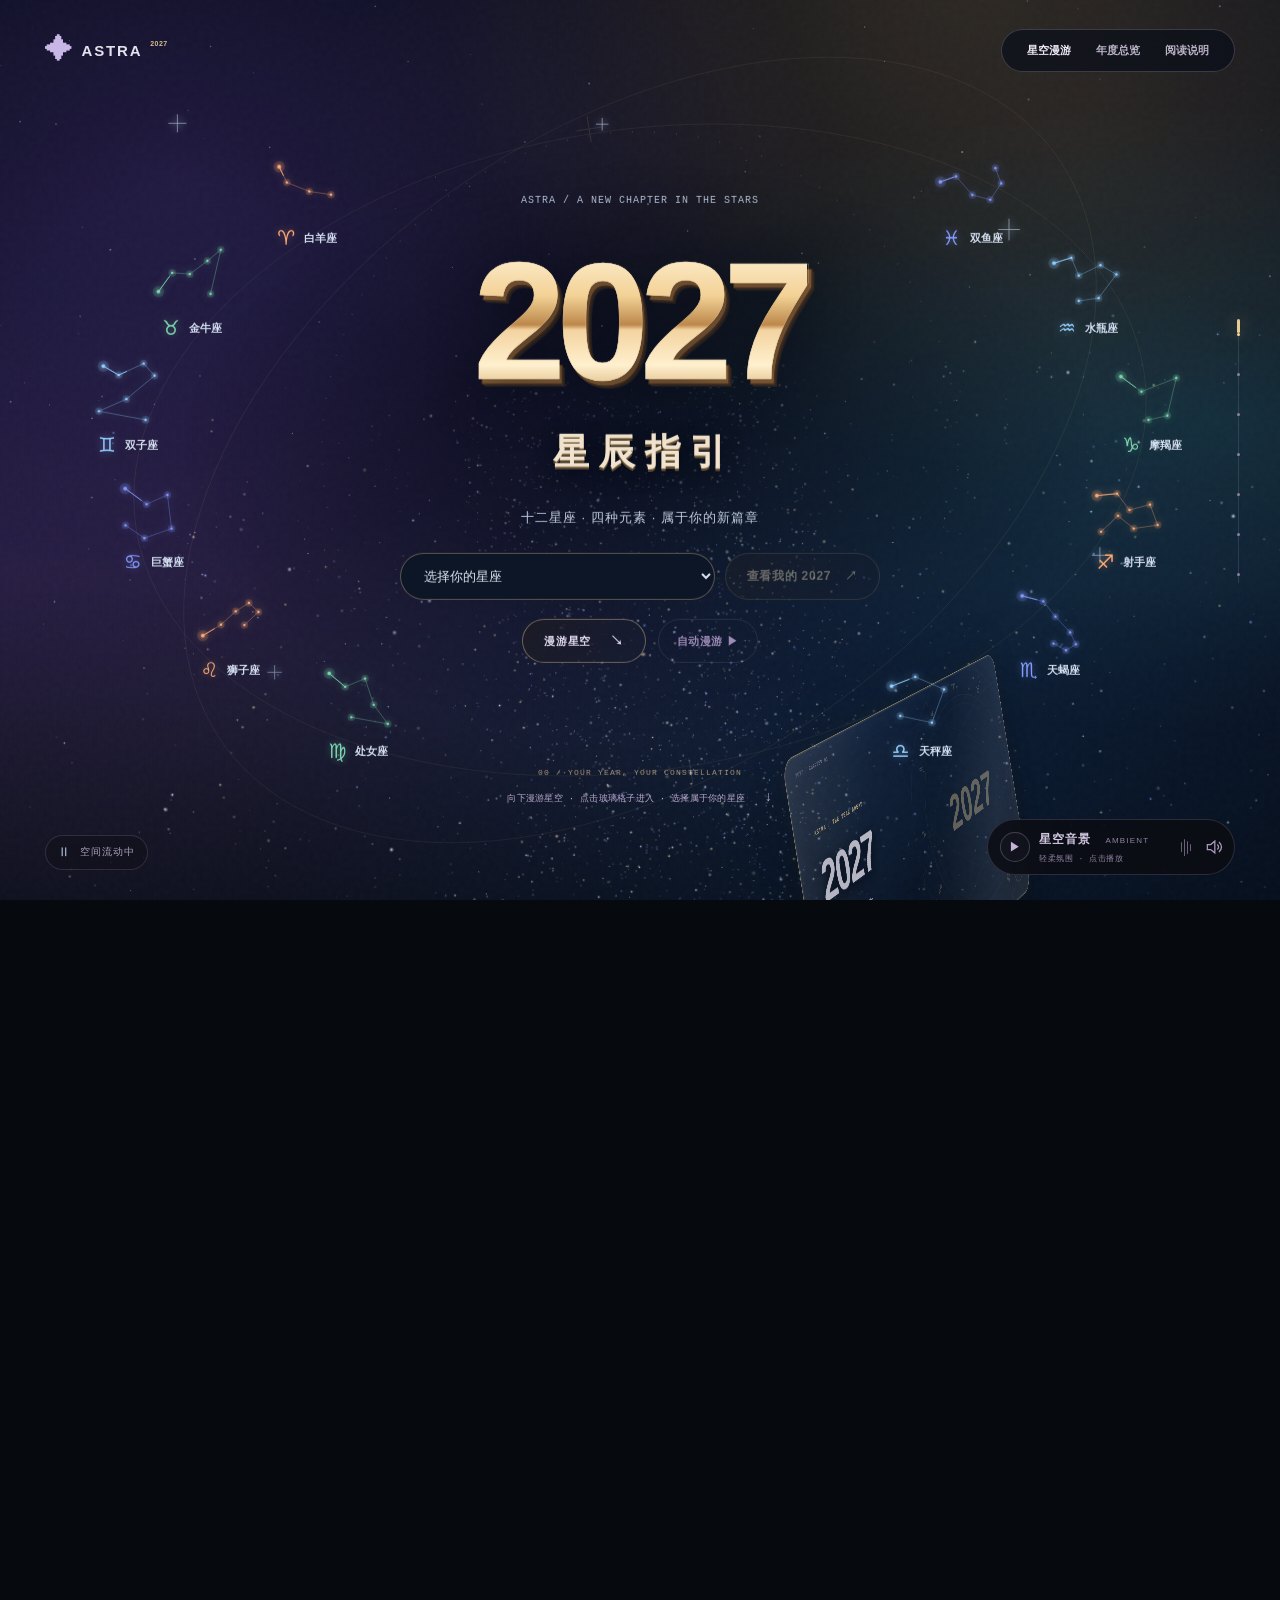
==== commit bcecd511: "Optimize mobile rendering, touch controls and deferred media loading" ====
--- a/index.html
+++ b/index.html
@@ -26,7 +26,7 @@
 
 -->
 <meta charset="UTF-8">
-<meta name="viewport" content="width=device-width,initial-scale=1">
+<meta name="viewport" content="width=device-width,initial-scale=1,viewport-fit=cover">
 <meta name="theme-color" content="#08090c">
 <link rel="icon" href="data:image/svg+xml,%3Csvg xmlns='http://www.w3.org/2000/svg' viewBox='0 0 64 64'%3E%3Crect width='64' height='64' rx='16' fill='%2308090c'/%3E%3Cpath d='M32 8L38 26L56 32L38 38L32 56L26 38L8 32L26 26Z' fill='%23eacc93'/%3E%3C/svg%3E">
 <meta name="description" content="2027 星辰指引 — 漫游十二星座的年度主题、爱情事业与月份指引。">
@@ -978,6 +978,98 @@
  .is-astrology .journey-ending h2{font-size:40px;margin-bottom:16px}
 }
 
+/* Mobile comfort and lower-cost compositing, including Android and iOS. */
+.is-project-open .hero *{animation-play-state:paused!important}
+.journey-opening[aria-hidden="true"] .astro-atmosphere *,
+.journey-opening[aria-hidden="true"] .astro-zodiac-halo,
+.journey-opening[aria-hidden="true"] .constellation-star{animation-play-state:paused}
+@media(max-width:700px),(pointer:coarse) and (max-width:1100px){
+ .is-astrology select,.is-astrology .astro-home-picker select,
+ .is-astrology .astro-personal-tools select{font-size:16px!important;min-height:44px}
+ .is-astrology .hero{touch-action:pan-y pinch-zoom}
+ .is-astrology .header{padding-top:env(safe-area-inset-top,0px)}
+ .is-astrology .music-dock{bottom:max(18px,env(safe-area-inset-bottom,0px))}
+ .is-astrology .hero-bottom{bottom:max(23px,env(safe-area-inset-bottom,0px))}
+ .is-astrology #project-dialog{transform:none;box-shadow:0 12px 40px #0006}
+ .is-astrology #project-dialog::backdrop{backdrop-filter:none;background:#030711d9}
+ .is-astrology .project-content{overscroll-behavior-y:contain;touch-action:pan-y pinch-zoom;-webkit-overflow-scrolling:touch;padding-bottom:max(30px,env(safe-area-inset-bottom,0px))}
+ .is-astrology .astro-nebula{animation:none;inset:0}
+ .is-astrology .constellation-star{filter:none;animation-timing-function:steps(12)}
+ .is-astrology .constellation-aura{animation:none;opacity:.2}
+ .is-astrology .constellation-trail{animation-timing-function:steps(24)}
+ .is-astrology .astro-bright-stars{filter:none;animation-timing-function:steps(12)}
+ .is-astrology .astro-constellation svg{filter:drop-shadow(0 0 3px rgba(var(--star-color),.45))}
+ .is-astrology .helix-dom .floating-screen,
+ .is-astrology .helix-dom .floating-screen.is-front{box-shadow:inset 0 0 0 1px rgba(var(--pane-primary),.08),0 12px 24px #0004}
+ .is-astrology .screen-copy h2{filter:none;text-shadow:0 2px #111c32}
+ .is-astrology .journey-cover button,.is-astrology .header nav,
+ .is-astrology .music-dock,.is-astrology .sky-toggle,.is-astrology .tour-control{backdrop-filter:none}
+ .is-astrology .detail-chapters button{height:44px;min-width:30px}
+ .is-astrology .detail-bar{height:68px}
+ .is-astrology .detail-scroll-progress{top:67px}
+ .is-astrology .astro-remember{min-height:44px}
+}
+@media(max-width:360px){
+ .is-astrology .astro-home-picker{gap:6px;width:92vw}
+ .is-astrology .astro-home-picker select{padding-inline:10px!important}
+ .is-astrology .astro-home-picker button{padding-inline:10px}
+ .is-astrology .detail-chapters{gap:0}
+ .is-astrology .detail-chapters button{min-width:28px}
+}
+/* Two clean arcs keep all twelve tap targets clear on short, narrow phones. */
+@media(max-width:700px) and (max-height:650px){
+ .is-astrology .journey-opening{padding-top:105px}
+ .is-astrology .journey-opening [data-home-sign]{top:112px;width:48px;height:44px}
+ .is-astrology .journey-opening [data-home-sign="aries"],
+ .is-astrology .journey-opening [data-home-sign="libra"]{left:8.333%}
+ .is-astrology .journey-opening [data-home-sign="taurus"],
+ .is-astrology .journey-opening [data-home-sign="scorpio"]{left:25%}
+ .is-astrology .journey-opening [data-home-sign="gemini"],
+ .is-astrology .journey-opening [data-home-sign="sagittarius"]{left:41.667%}
+ .is-astrology .journey-opening [data-home-sign="cancer"],
+ .is-astrology .journey-opening [data-home-sign="capricorn"]{left:58.333%}
+ .is-astrology .journey-opening [data-home-sign="leo"],
+ .is-astrology .journey-opening [data-home-sign="aquarius"]{left:75%}
+ .is-astrology .journey-opening [data-home-sign="virgo"],
+ .is-astrology .journey-opening [data-home-sign="pisces"]{left:91.667%}
+ .is-astrology .journey-opening [data-home-sign="libra"],
+ .is-astrology .journey-opening [data-home-sign="scorpio"],
+ .is-astrology .journey-opening [data-home-sign="sagittarius"],
+ .is-astrology .journey-opening [data-home-sign="capricorn"],
+ .is-astrology .journey-opening [data-home-sign="aquarius"],
+ .is-astrology .journey-opening [data-home-sign="pisces"]{top:calc(100% - 100px)}
+ .is-astrology .hero[data-phase="arrival"] .gallery-guidance{bottom:70px}
+}
+@media(max-width:700px) and (min-height:651px){
+ .is-astrology .journey-opening [data-home-sign="cancer"],
+ .is-astrology .journey-opening [data-home-sign="sagittarius"]{top:66%}
+}
+@media(pointer:coarse) and (max-width:1100px){
+ .is-astrology .project-close{min-width:44px;min-height:44px}
+ .is-astrology .music-play,.is-astrology .music-volume-toggle{min-width:44px;min-height:44px}
+}
+@media(max-width:700px){
+ .is-astrology .hero-bottom{left:15px;height:44px}
+ .is-astrology .hero-bottom .sky-toggle{min-height:44px}
+ .is-astrology .hero-bottom .world-controls{bottom:80px}
+}
+@media(max-width:375px){
+ .is-astrology .hero-bottom{left:12px}
+ .is-astrology .hero-bottom .sky-toggle{width:44px;min-width:44px;height:44px;padding:0;justify-content:center}
+ .is-astrology .hero-bottom .sky-toggle-text{display:none}
+}
+@media(max-width:700px) and (max-height:650px){
+ .is-astrology .journey-opening [data-home-sign="libra"],
+ .is-astrology .journey-opening [data-home-sign="scorpio"],
+ .is-astrology .journey-opening [data-home-sign="sagittarius"],
+ .is-astrology .journey-opening [data-home-sign="capricorn"],
+ .is-astrology .journey-opening [data-home-sign="aquarius"],
+ .is-astrology .journey-opening [data-home-sign="pisces"]{top:calc(100% - 108px)}
+}
+@media(max-width:700px){
+ .is-astrology .hero-bottom .sky-toggle{display:flex}
+}
+
 </style>
 </head>
 <body>
@@ -1005,7 +1097,7 @@
   const number=loader.querySelector('.arrival-percent'),bar=loader.querySelector('.arrival-progress');
   const reduced=matchMedia('(prefers-reduced-motion: reduce)');
   const started=performance.now(),milestones=new Map(),inertState=new Map();
-  let target=0,displayed=0,frame=0,releasing=false,finished=false,releaseTimer,scriptMarks=0;
+  let target=0,displayed=0,frame=0,releasing=false,finished=false,releaseTimer,scriptMarks=0,lastPaint=0;
   let resolveReady;const ready=new Promise(resolve=>resolveReady=resolve);
   window.ArrivalGate={ready,get active(){return !finished;}};
   loader.hidden=false;document.documentElement.classList.add('is-arriving');
@@ -1016,8 +1108,8 @@
   function drawContours(time){
     paths.forEach((path,i)=>{
       let d='';
-      for(let j=0;j<=168;j++){
-        const angle=j/168*Math.PI*2;
+      for(let j=0;j<=96;j++){
+        const angle=j/96*Math.PI*2;
         const radius=155+i*13+(30+i*2.5)*Math.cos(angle*4)+12*Math.cos(angle*8)*Math.sin(time*.55+i*.25);
         const x=Math.cos(angle)*radius*(1.27+i*.035),y=Math.sin(angle)*radius*.91;
         d+=(j?'L':'M')+x.toFixed(2)+' '+y.toFixed(2);
@@ -1028,6 +1120,7 @@
   }
   function render(now){
     frame=0;if(finished)return;
+    if(now-lastPaint<32){if(!document.hidden)frame=requestAnimationFrame(render);return;}lastPaint=now;
     displayed+=(target-displayed)*.13;if(target===100&&displayed>99.2)displayed=100;
     const value=Math.floor(displayed);number.textContent=String(value).padStart(2,'0');bar.setAttribute('aria-valuenow',String(value));
     if(!reduced.matches)drawContours((now-started)/1000);
@@ -1573,7 +1666,7 @@
 <i class="light-particle particle-near" style="--particle-x:73.7%;--particle-y:16.4%;--particle-size:3.7px;--particle-time:18.36s;--particle-delay:-5.85s;--particle-shift:18.9px;--particle-lift:77.4px;--particle-opacity:0.42;--particle-color:#cee5ff"></i>
 <i class="light-particle particle-near" style="--particle-x:90.7%;--particle-y:82.8%;--particle-size:3.1px;--particle-time:18.53s;--particle-delay:-23.71s;--particle-shift:12.1px;--particle-lift:51.5px;--particle-opacity:0.37;--particle-color:#cee5ff"></i>
 <i class="light-particle particle-near" style="--particle-x:87.2%;--particle-y:37.7%;--particle-size:2.7px;--particle-time:32.51s;--particle-delay:-28.47s;--particle-shift:-40.5px;--particle-lift:70.8px;--particle-opacity:0.25;--particle-color:#d5edff"></i></div><div class="grain" aria-hidden="true"></div>
-<div class="gl-world" aria-hidden="true"></div><div class="glass-gallery" aria-label="空间作品廊"><button class="floating-screen" data-screen="0" aria-label="打开液态之间"><div class="screen-art" aria-hidden="true"><img class="art-liquid" src="[data-uri]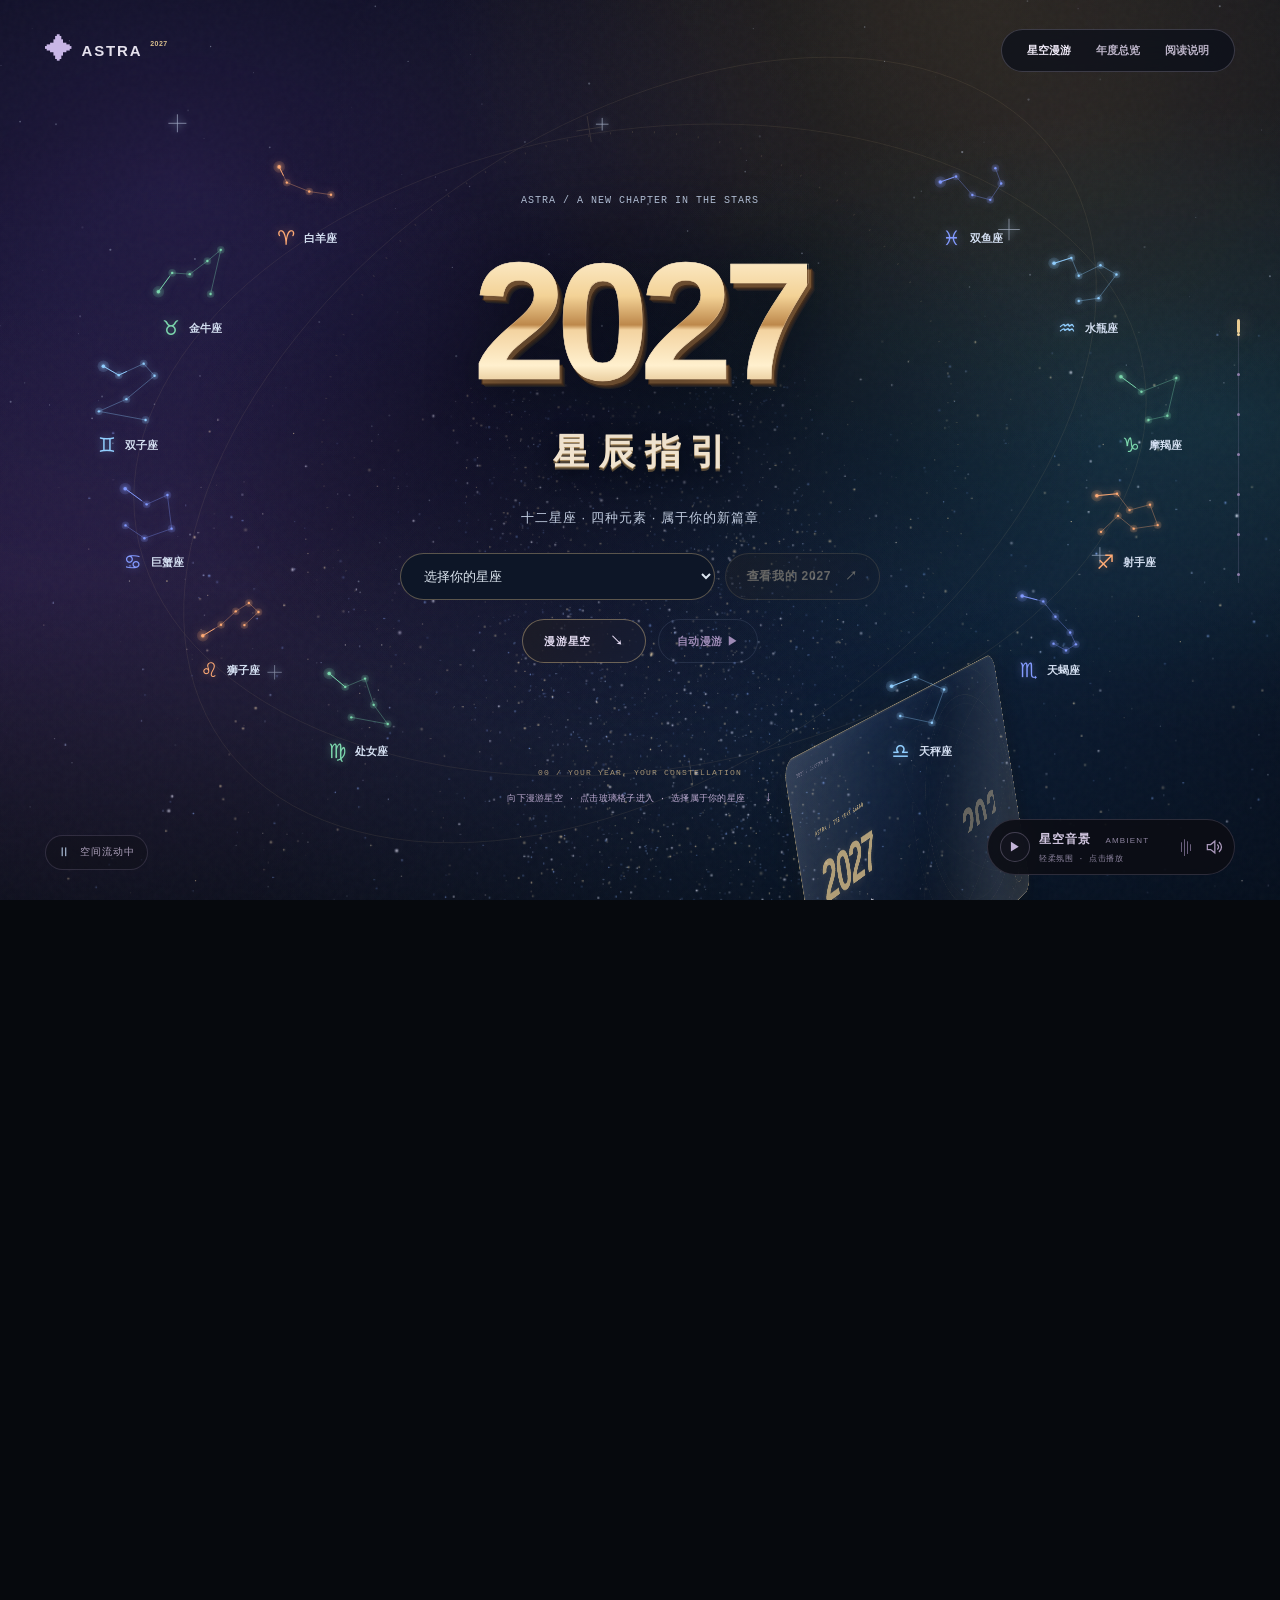
==== commit 0690e1d4: "Restore vivid glass chapter titles and soften foreground orbits" ====
--- a/index.html
+++ b/index.html
@@ -1069,6 +1069,23 @@
 @media(max-width:700px){
  .is-astrology .hero-bottom .sky-toggle{display:flex}
 }
+
+/* Opaque chapter ink remains vivid inside Android's transformed glass layers. */
+.is-astrology .screen-copy h2,
+.is-astrology .chapter-screen .screen-copy h2{
+ background:none;
+ color:rgb(var(--pane-primary));
+ -webkit-text-fill-color:currentColor;
+ -webkit-text-stroke:0;
+ text-shadow:0 0 14px rgba(var(--pane-primary),.22);
+ filter:none;
+}
+.is-astrology .helix-dom .floating-screen{
+ background:linear-gradient(125deg,rgba(var(--pane-secondary),.23),#131b3838 50%,rgba(var(--pane-primary),.18));
+}
+.is-astrology .screen-copy p{color:#f1edf8}
+.is-astrology .screen-imprint{color:rgba(var(--pane-primary),.95)}
+.is-astrology .helix-dom [data-screen="6"]{--pane-primary:255,226,178;--pane-secondary:195,184,255}
 
 </style>
 </head>
@@ -2682,7 +2699,8 @@
     if(renderer){
       const outro=smooth(6.1,finish,progress);
       // Keep the opening's text and constellation maps clear; reveal the sculpture as the camera descends.
-      structure.visible=progress>-.65;structure.children[0].material.opacity=smooth(-.65,-.03,progress);
+      structure.visible=progress>-.65;structure.children[0].material.opacity=(handheld()?.16:.28)*smooth(-.65,-.03,progress);
+      structure.children[0].material.color.copy(key.color);
       structure.rotation.y=Math.sin(time*.12)*.04;structure.position.set(0,0,0);structure.rotation.z=0;
       shader.uniforms.uTime.value=time;shader.uniforms.uTravel.value=progress;
       shader.uniforms.uRotation.value=Math.sin(time*.08)*.02;
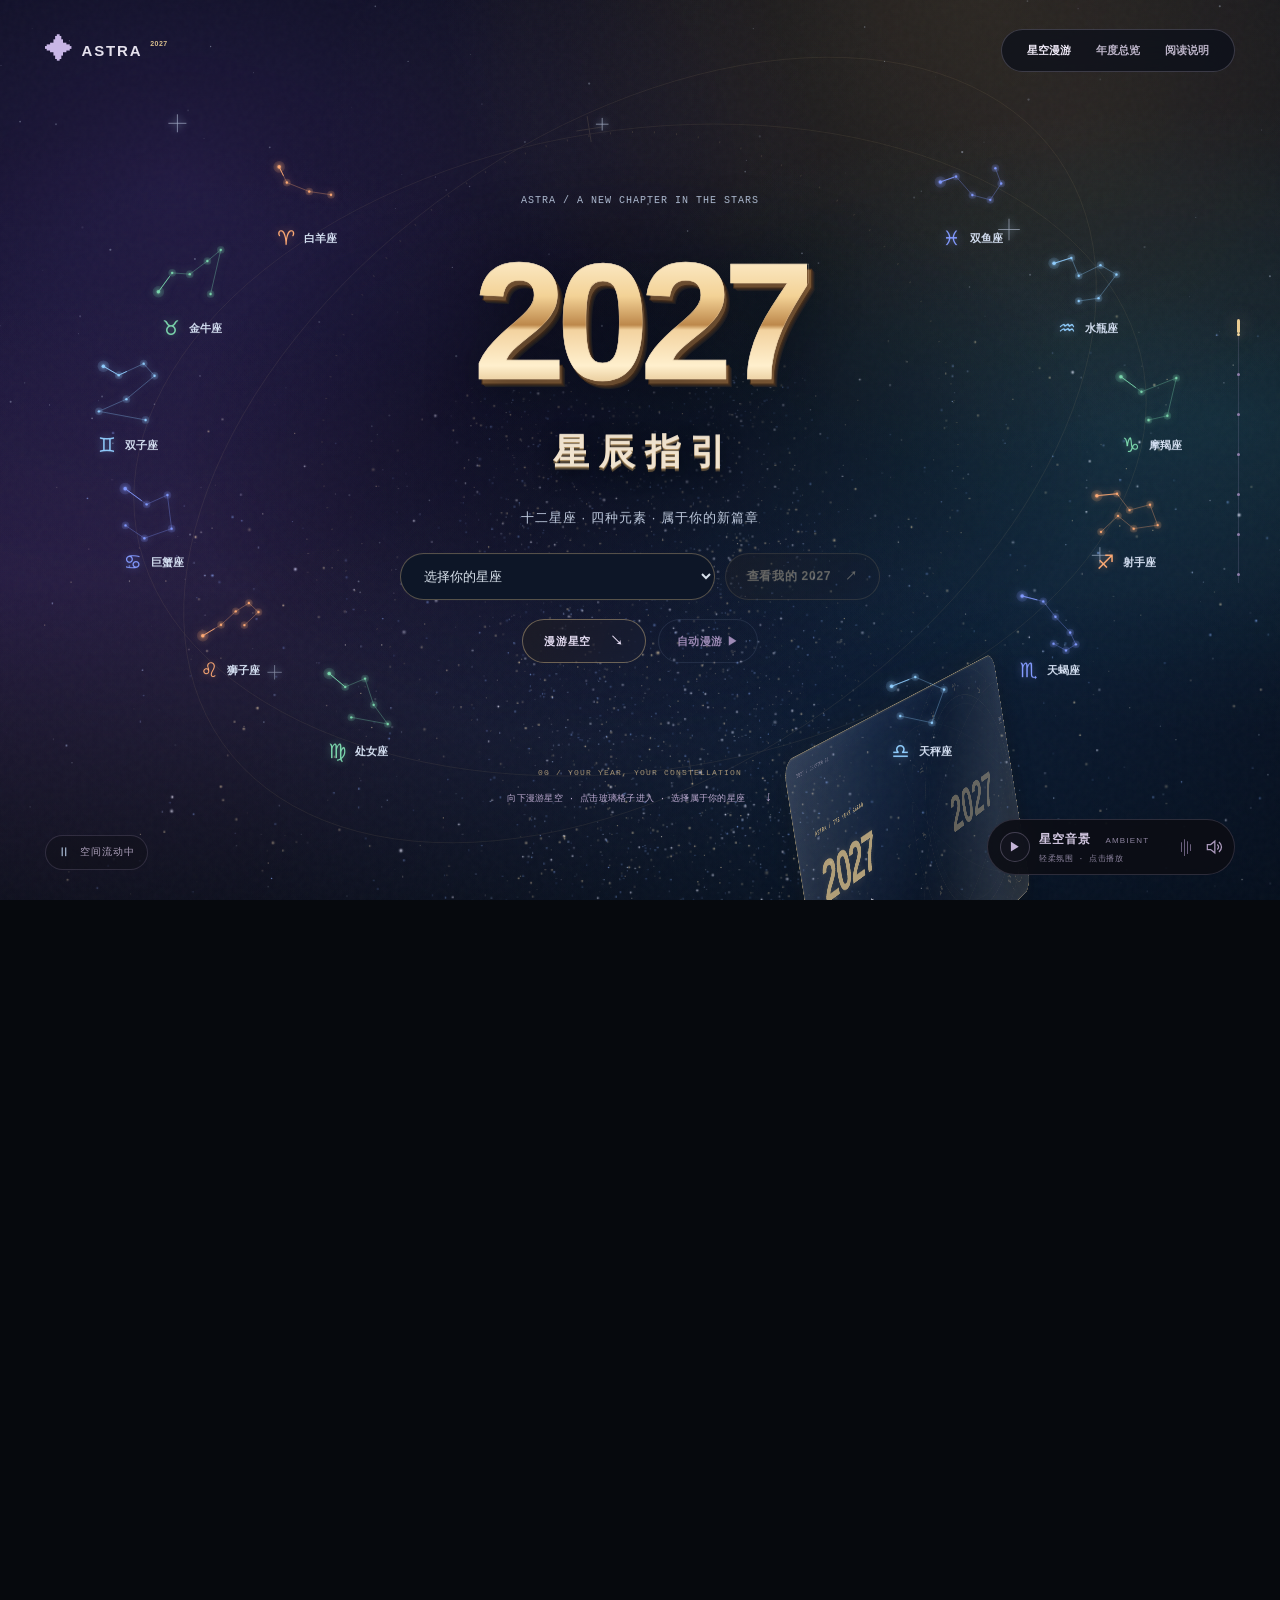
==== commit 90c58857: "Fix hidden gallery sizing and 3D card pointer hit testing" ====
--- a/index.html
+++ b/index.html
@@ -1793,6 +1793,7 @@
 	CSS3DSprite.prototype.isCSS3DSprite = true; //
 
 	const _matrix = new THREE.Matrix4();
+	const _viewMatrix = new THREE.Matrix4();
 
 	class CSS3DRenderer {
 
@@ -1850,7 +1851,9 @@
 
 				}
 
-				const cameraCSSMatrix = camera.isOrthographicCamera ? 'scale(' + fov + ')' + 'translate(' + epsilon( tx ) + 'px,' + epsilon( ty ) + 'px)' + getCameraCSSMatrix( camera.matrixWorldInverse ) : 'translateZ(' + fov + 'px)' + getCameraCSSMatrix( camera.matrixWorldInverse );
+				// Keep the parent plane in the viewport for reliable pointer hit testing.
+				// Camera rotation and perspective depth are applied to each card instead.
+				const cameraCSSMatrix = camera.isOrthographicCamera ? 'scale(' + fov + ')' + 'translate(' + epsilon( tx ) + 'px,' + epsilon( ty ) + 'px)' : '';
 				const style = cameraCSSMatrix + 'translate(' + _widthHalf + 'px,' + _heightHalf + 'px)';
 
 				if ( cache.camera.style !== style ) {
@@ -1860,7 +1863,7 @@
 
 				}
 
-				renderObject( scene, scene, camera, cameraCSSMatrix );
+				renderObject( scene, scene, camera, fov );
 
 			};
 
@@ -1893,12 +1896,12 @@
 			function getObjectCSSMatrix( matrix ) {
 
 				const elements = matrix.elements;
-				const matrix3d = 'matrix3d(' + epsilon( elements[ 0 ] ) + ',' + epsilon( elements[ 1 ] ) + ',' + epsilon( elements[ 2 ] ) + ',' + epsilon( elements[ 3 ] ) + ',' + epsilon( - elements[ 4 ] ) + ',' + epsilon( - elements[ 5 ] ) + ',' + epsilon( - elements[ 6 ] ) + ',' + epsilon( - elements[ 7 ] ) + ',' + epsilon( elements[ 8 ] ) + ',' + epsilon( elements[ 9 ] ) + ',' + epsilon( elements[ 10 ] ) + ',' + epsilon( elements[ 11 ] ) + ',' + epsilon( elements[ 12 ] ) + ',' + epsilon( elements[ 13 ] ) + ',' + epsilon( elements[ 14 ] ) + ',' + epsilon( elements[ 15 ] ) + ')';
+				const matrix3d = 'matrix3d(' + epsilon( elements[ 0 ] ) + ',' + epsilon( - elements[ 1 ] ) + ',' + epsilon( elements[ 2 ] ) + ',' + epsilon( elements[ 3 ] ) + ',' + epsilon( - elements[ 4 ] ) + ',' + epsilon( elements[ 5 ] ) + ',' + epsilon( - elements[ 6 ] ) + ',' + epsilon( - elements[ 7 ] ) + ',' + epsilon( elements[ 8 ] ) + ',' + epsilon( - elements[ 9 ] ) + ',' + epsilon( elements[ 10 ] ) + ',' + epsilon( elements[ 11 ] ) + ',' + epsilon( elements[ 12 ] ) + ',' + epsilon( - elements[ 13 ] ) + ',' + epsilon( elements[ 14 ] ) + ',' + epsilon( elements[ 15 ] ) + ')';
 				return 'translate(-50%,-50%)' + matrix3d;
 
 			}
 
-			function renderObject( object, scene, camera, cameraCSSMatrix ) {
+			function renderObject( object, scene, camera, fov ) {
 
 				if ( object.isCSS3DObject ) {
 
@@ -1920,11 +1923,15 @@
 						_matrix.elements[ 7 ] = 0;
 						_matrix.elements[ 11 ] = 0;
 						_matrix.elements[ 15 ] = 1;
-						style = getObjectCSSMatrix( _matrix );
+						_viewMatrix.multiplyMatrices( camera.matrixWorldInverse, _matrix );
+						if ( camera.isPerspectiveCamera ) _viewMatrix.elements[ 14 ] += fov;
+						style = getObjectCSSMatrix( _viewMatrix );
 
 					} else {
 
-						style = getObjectCSSMatrix( object.matrixWorld );
+						_viewMatrix.multiplyMatrices( camera.matrixWorldInverse, object.matrixWorld );
+						if ( camera.isPerspectiveCamera ) _viewMatrix.elements[ 14 ] += fov;
+						style = getObjectCSSMatrix( _viewMatrix );
 
 					}
 
@@ -1955,7 +1962,7 @@
 
 				for ( let i = 0, l = object.children.length; i < l; i ++ ) {
 
-					renderObject( object.children[ i ], scene, camera, cameraCSSMatrix );
+					renderObject( object.children[ i ], scene, camera, fov );
 
 				}
 
@@ -2723,7 +2730,16 @@
     if(!force&&initializationAttempted&&width===root.clientWidth&&height===root.clientHeight)return;
     const previousStep=step,previousProgress=scrollY/previousStep+start;
     // Read card sizes before changing styles to avoid per-frame layout flushes.
-    screens.forEach((screen,i)=>screenWidths[i]=screen.clientWidth);
+    screens.forEach((screen,i)=>{
+      // CSS3DRenderer hides distant cards with display:none; their clientWidth is zero.
+      // Measure the responsive CSS width during resize so they re-enter at normal scale.
+      const style=getComputedStyle(screen);
+      const cssWidth=parseFloat(style.width);
+      const borders=(parseFloat(style.borderLeftWidth)||0)+(parseFloat(style.borderRightWidth)||0);
+      const padding=(parseFloat(style.paddingLeft)||0)+(parseFloat(style.paddingRight)||0);
+      const measured=style.boxSizing==='border-box'?cssWidth-borders:cssWidth+padding;
+      screenWidths[i]=screen.clientWidth||(measured>0?measured:screenWidths[i])||Math.max(1,root.clientWidth*.64);
+    });
     width=root.clientWidth;height=root.clientHeight;step=height*(width<700?1.3:1.45);
     track.style.height=`${step*(finish-start)+height}px`;
     if(Math.abs(previousStep-step)>.1)scrollTo({top:(previousProgress-start)*step,behavior:'instant'});
